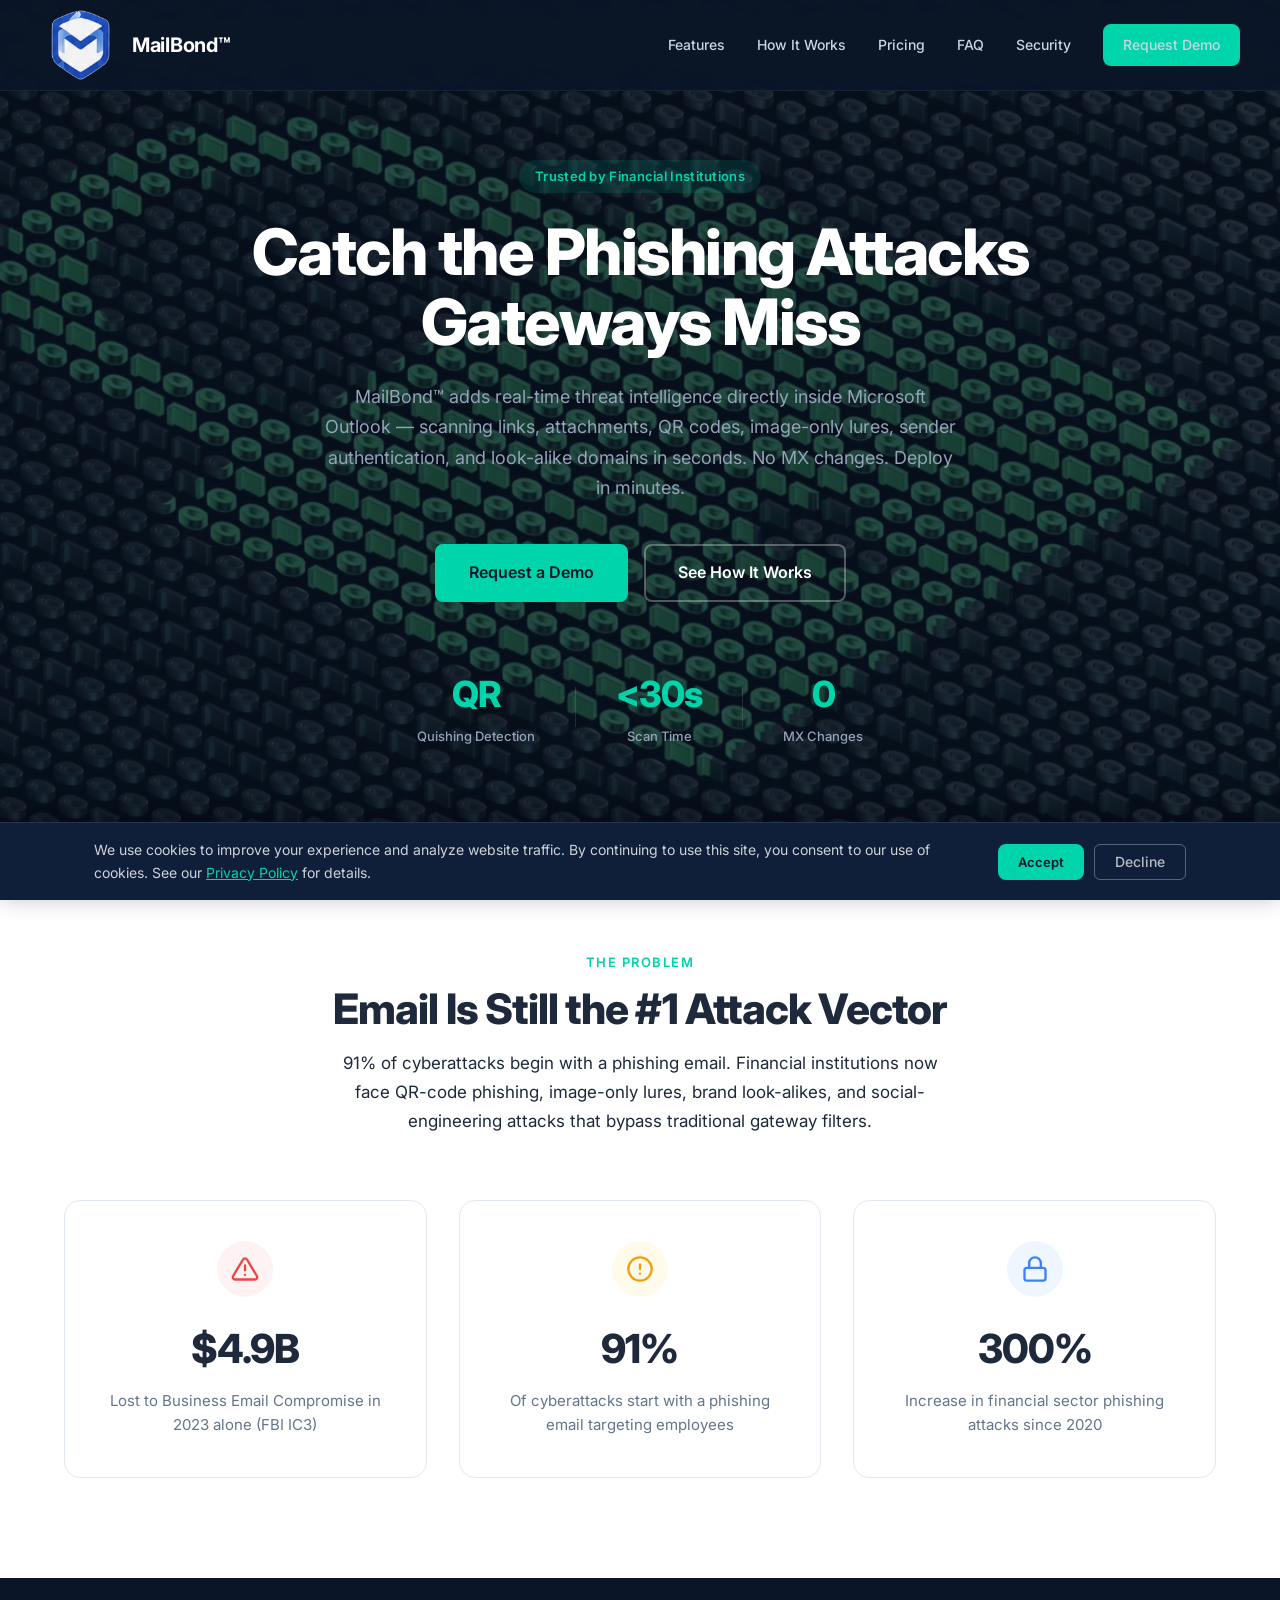
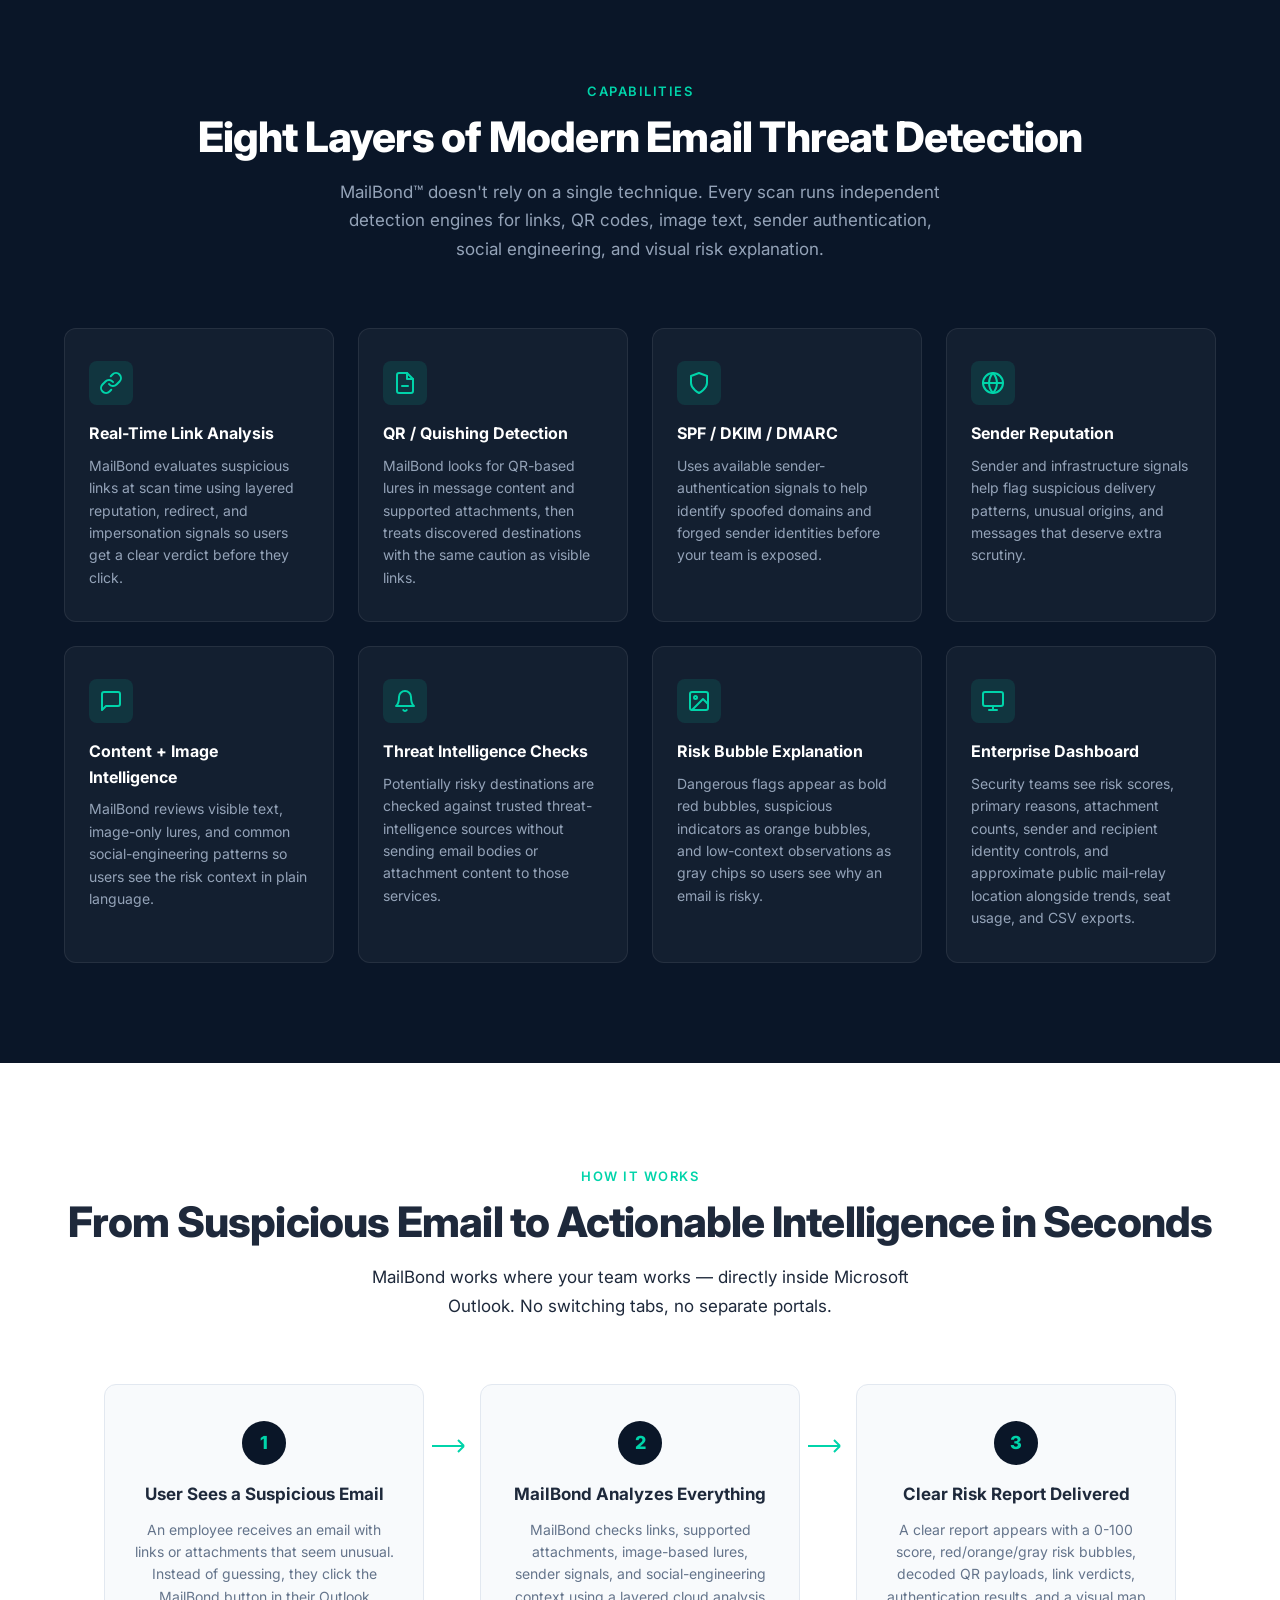
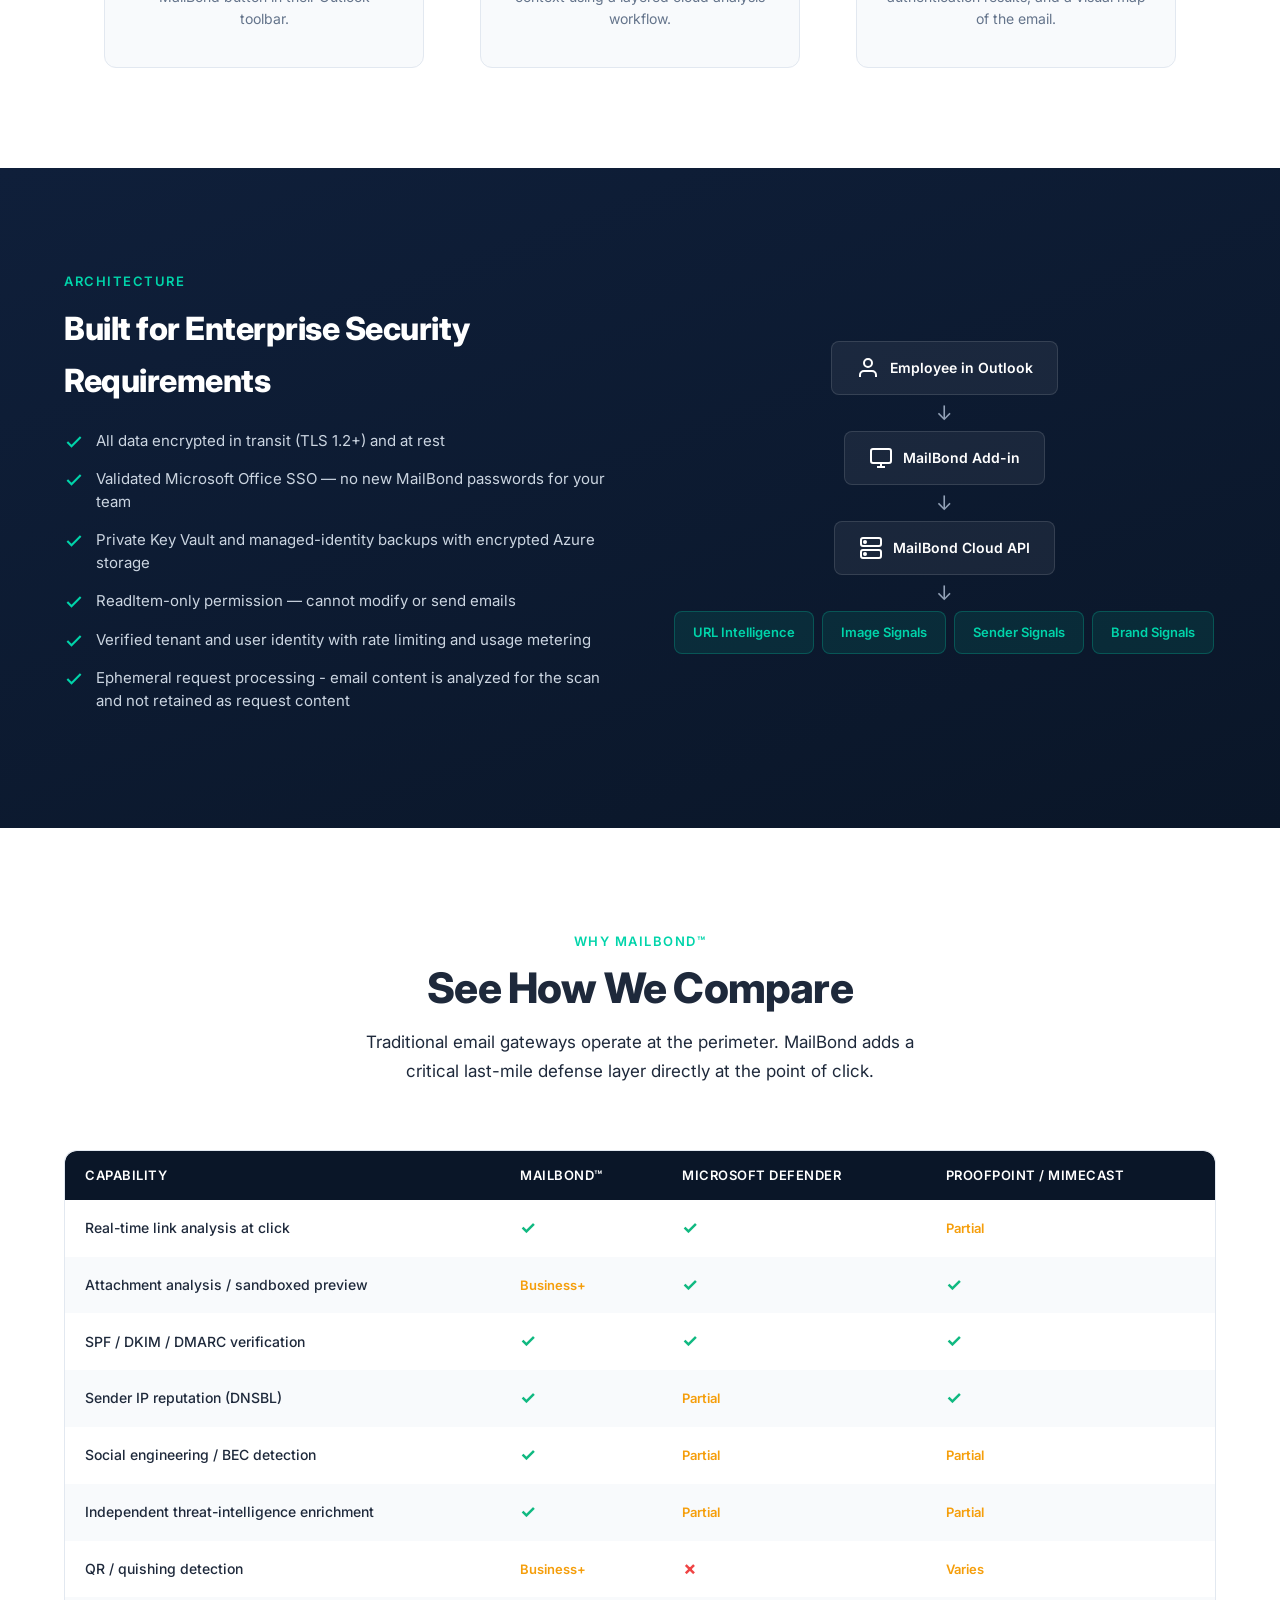
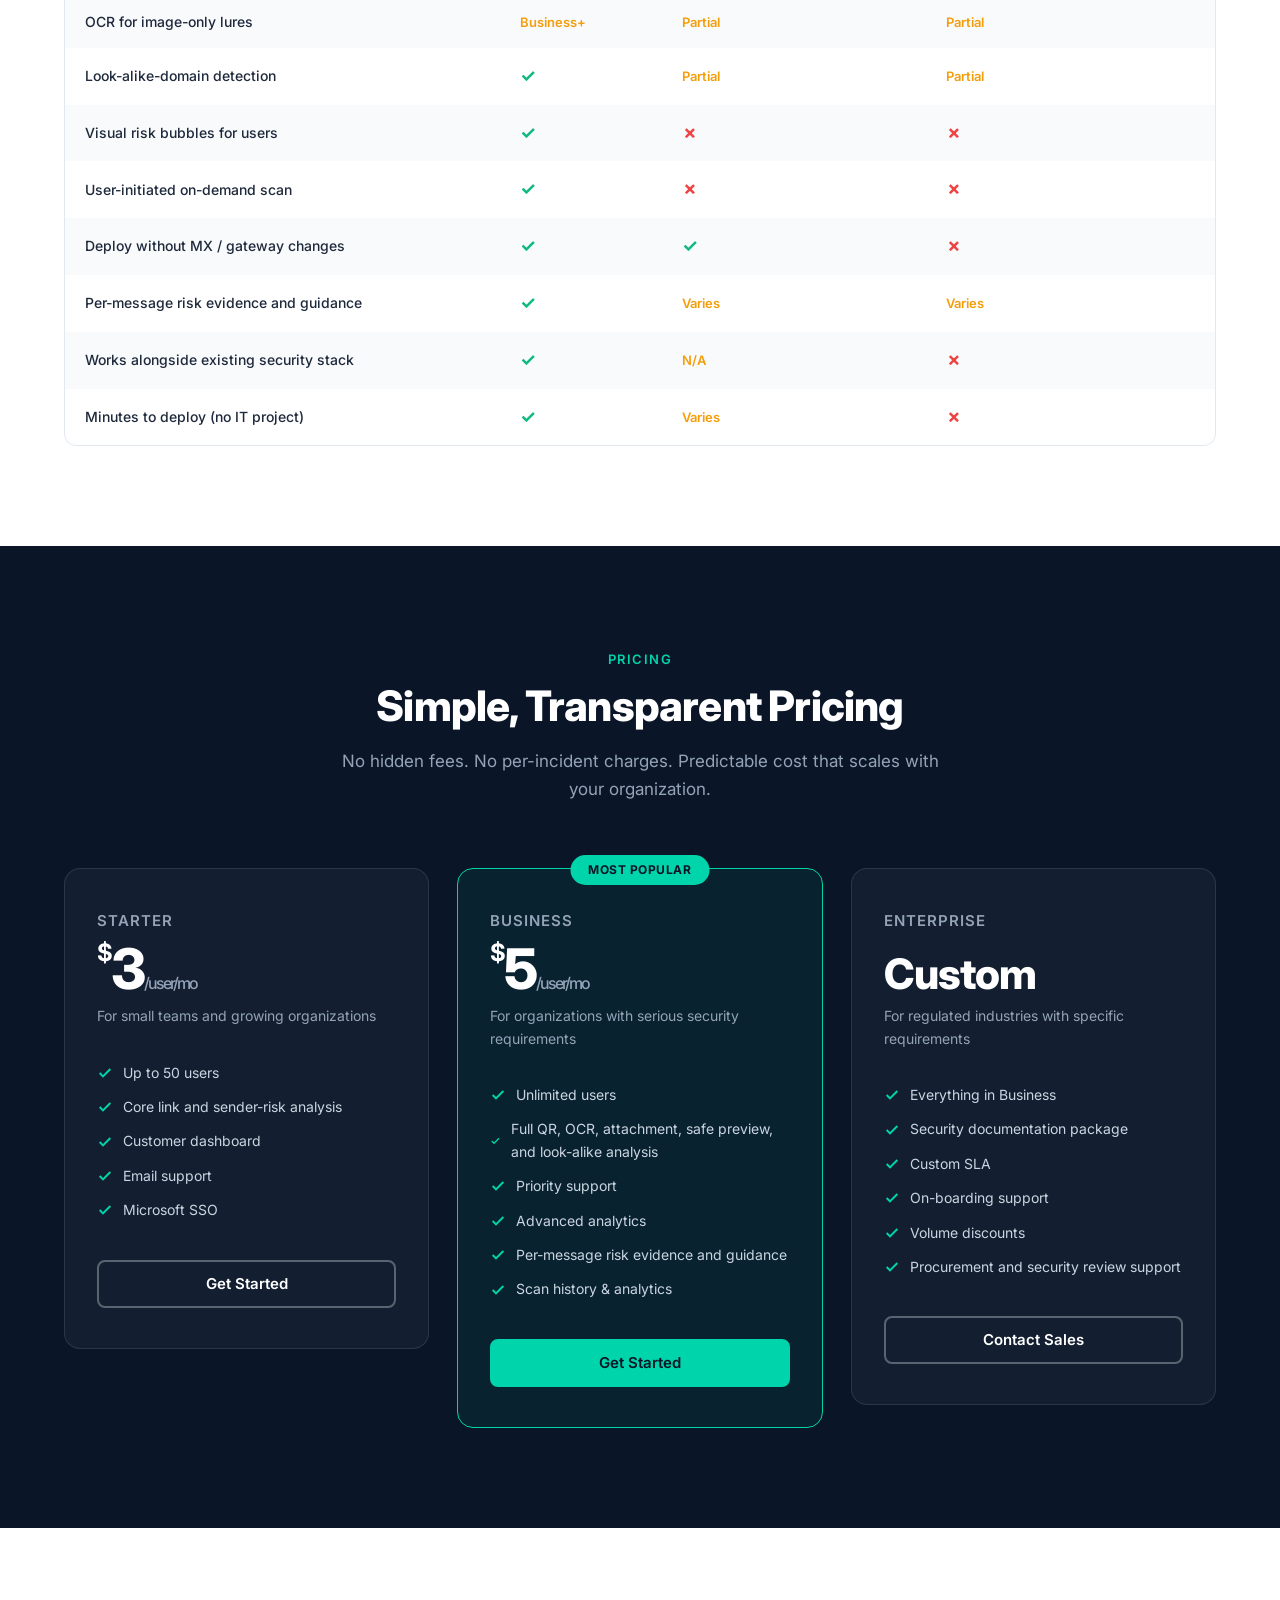
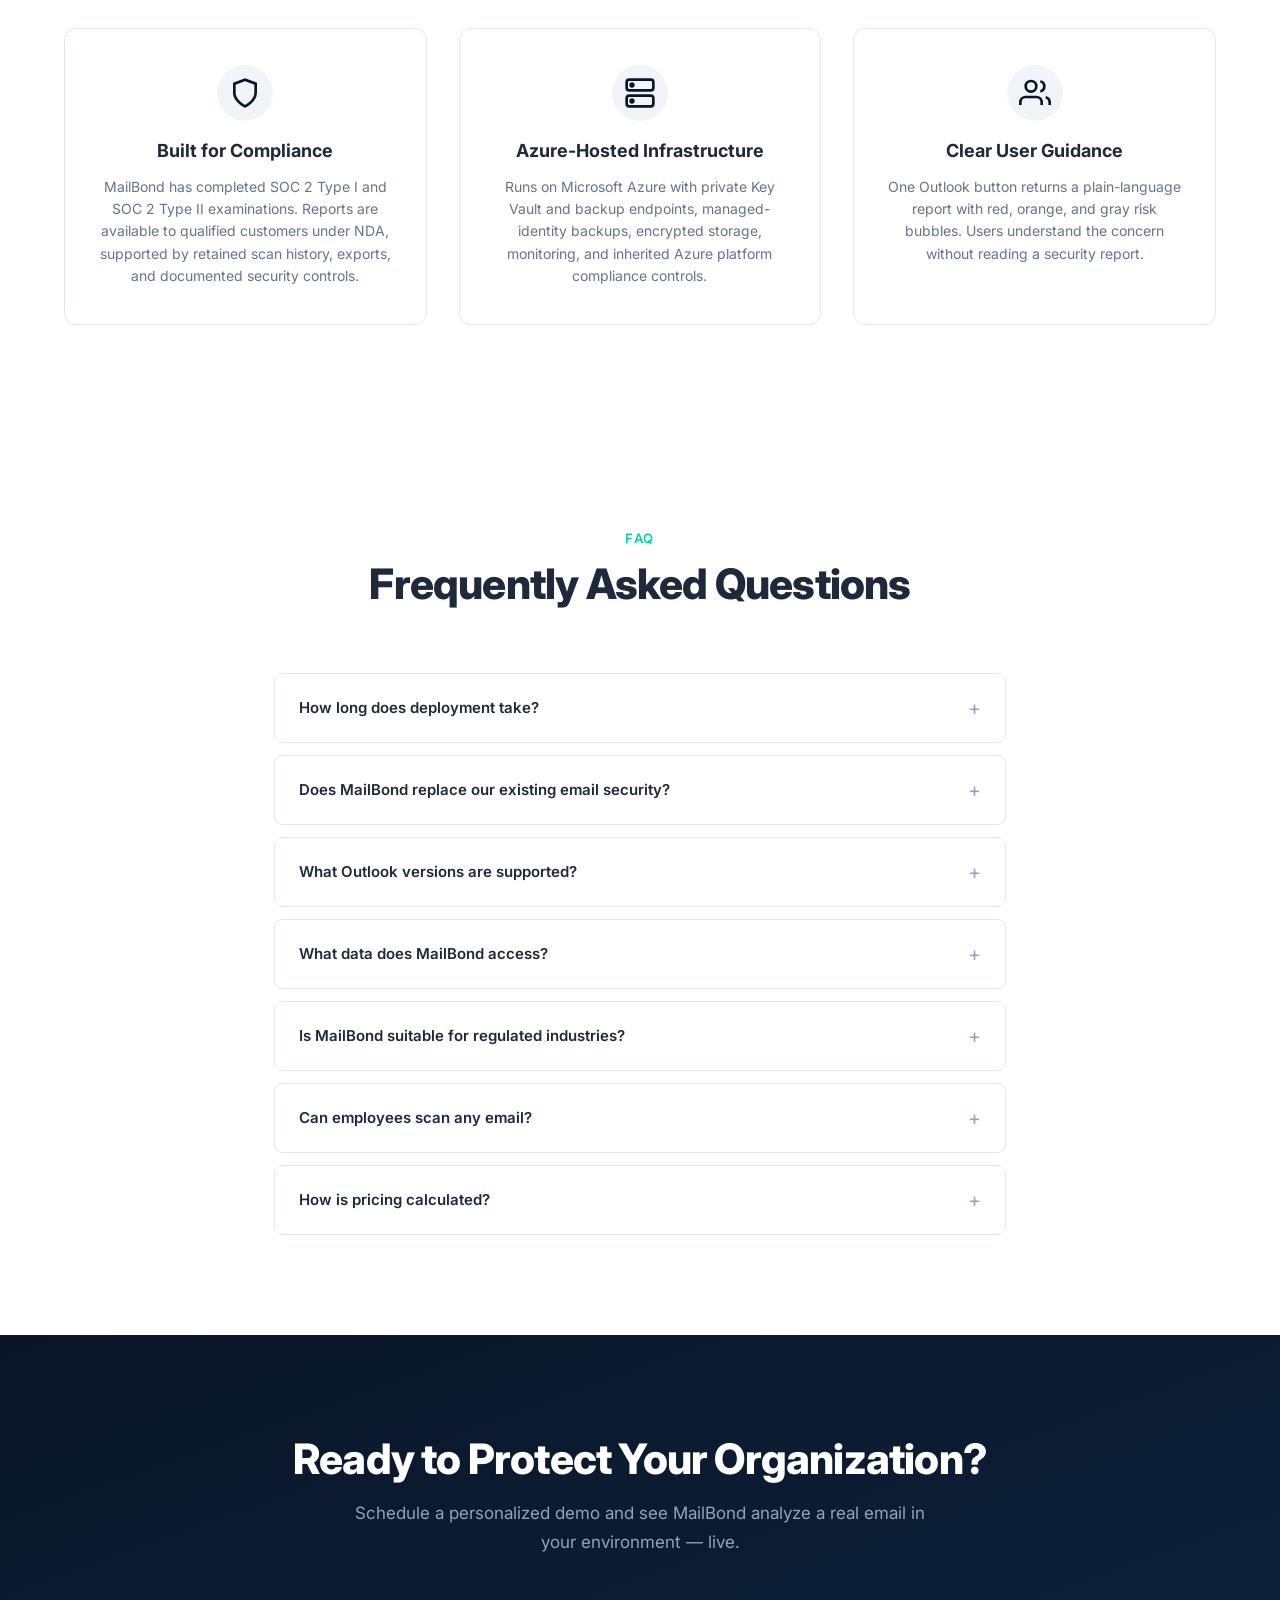
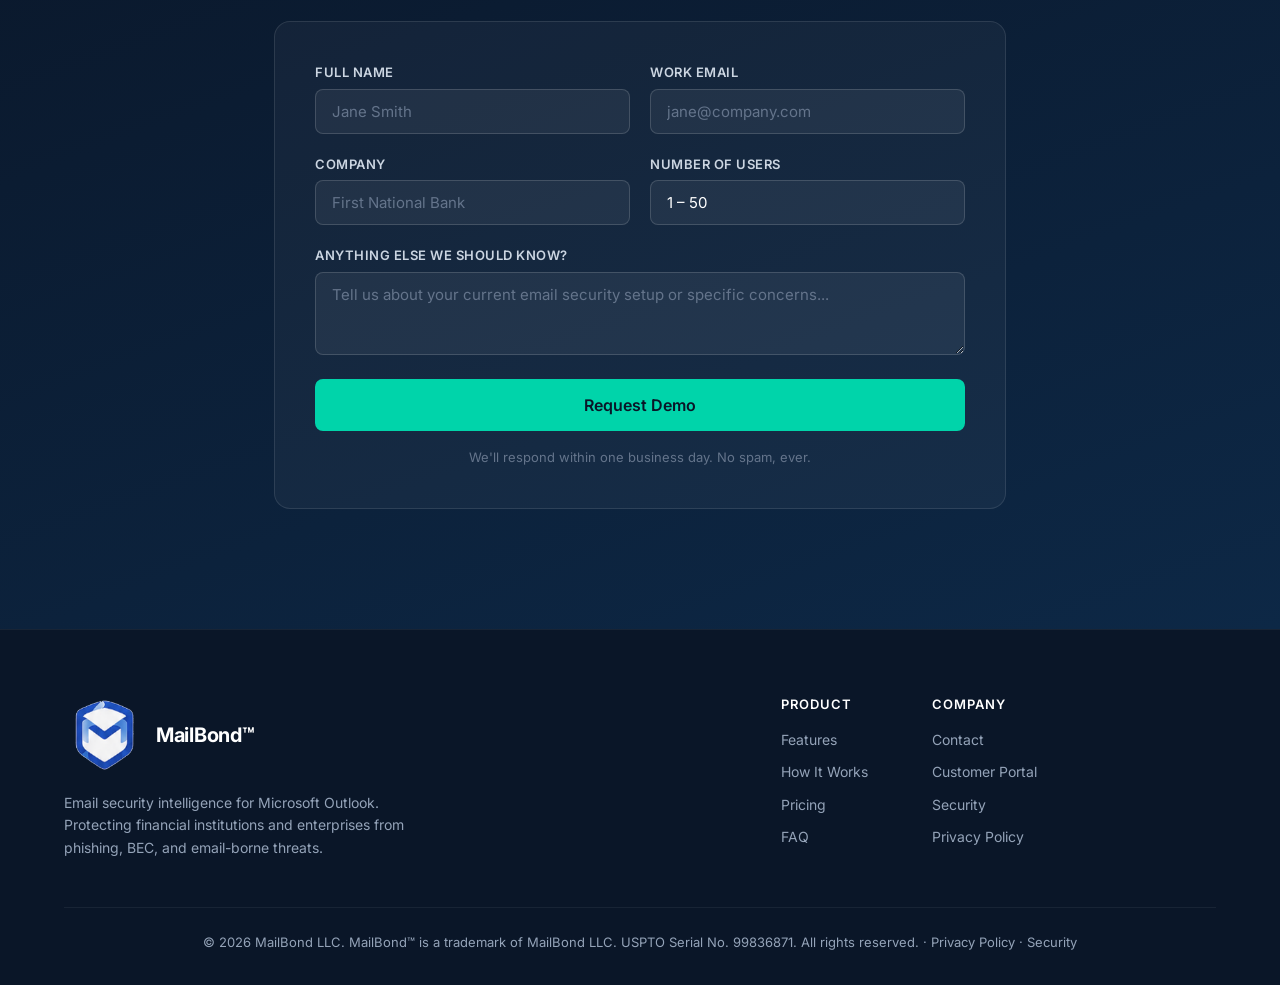
==== index.html @ 167b8be7 "Improve website logo rendering" ====
<!DOCTYPE html>
<html lang="en">
<head>
  <meta charset="UTF-8" />
  <meta name="viewport" content="width=device-width, initial-scale=1.0" />
  <title>MailBond™ — Email Security Intelligence for Microsoft Outlook</title>
  <meta name="description" content="MailBond™ protects financial institutions and enterprises from phishing, BEC, QR-code phishing, look-alike domains, and image-only email lures with Outlook-native threat intelligence." />
  <meta name="keywords" content="email security, phishing protection, QR phishing, quishing detection, Outlook add-in, BEC protection, OCR phishing detection, look-alike domain detection" />
  <meta property="og:title" content="MailBond™ — Email Security Intelligence for Microsoft Outlook" />
  <meta property="og:description" content="Real-time phishing, QR-code, OCR, look-alike-domain, attachment, and social-engineering analysis inside Microsoft Outlook — deployed in minutes." />
  <meta property="og:type" content="website" />
  <meta property="og:url" content="https://mailbond.us" />
  <link rel="preconnect" href="https://fonts.googleapis.com" />
  <link rel="preconnect" href="https://fonts.gstatic.com" crossorigin />
  <link href="https://fonts.googleapis.com/css2?family=Inter:wght@400;500;600;700;800;900&display=swap" rel="stylesheet" />
  <link rel="stylesheet" href="css/style.css" />
  <link rel="icon" type="image/png" sizes="512x512" href="assets/logo-hq.png" />
  <link rel="icon" type="image/png" sizes="32x32" href="assets/icon-32.png" />
</head>
<body>

  <!-- ========== NAVIGATION ========== -->
  <nav class="nav" id="nav">
    <div class="nav-inner container">
      <a href="#" class="nav-logo">
        <img src="assets/logo-hq.png" alt="MailBond" />
        <span>MailBond™</span>
      </a>
      <div class="nav-links" id="nav-links">
        <a href="#features">Features</a>
        <a href="#how-it-works">How It Works</a>
        <a href="#pricing">Pricing</a>
        <a href="#faq">FAQ</a>
        <a href="/security.html">Security</a>
        <a href="#contact" class="btn btn-sm btn-primary">Request Demo</a>
      </div>
      <button class="nav-toggle" id="nav-toggle" aria-label="Toggle menu">
        <span></span><span></span><span></span>
      </button>
    </div>
  </nav>

  <!-- ========== HERO ========== -->
  <header class="hero">
    <div class="hero-bg"></div>
    <div class="container hero-inner">
      <div class="hero-badge">Trusted by Financial Institutions</div>
      <h1>Catch the Phishing Attacks<br/>Gateways Miss</h1>
      <p class="hero-sub">MailBond™ adds real-time threat intelligence directly inside Microsoft Outlook — scanning links, attachments, QR codes, image-only lures, sender authentication, and look-alike domains in seconds. No MX changes. Deploy in minutes.</p>
      <div class="hero-ctas">
        <a href="#contact" class="btn btn-primary btn-lg">Request a Demo</a>
        <a href="#how-it-works" class="btn btn-outline btn-lg">See How It Works</a>
      </div>
      <div class="hero-stats">
        <div class="hero-stat">
          <span class="hero-stat-number">QR</span>
          <span class="hero-stat-label">Quishing Detection</span>
        </div>
        <div class="hero-stat-divider"></div>
        <div class="hero-stat">
          <span class="hero-stat-number">&lt;30s</span>
          <span class="hero-stat-label">Scan Time</span>
        </div>
        <div class="hero-stat-divider"></div>
        <div class="hero-stat">
          <span class="hero-stat-number">0</span>
          <span class="hero-stat-label">MX Changes</span>
        </div>
      </div>
    </div>
  </header>

  <!-- ========== PROBLEM ========== -->
  <section class="section section-light" id="problem">
    <div class="container">
      <div class="section-header">
        <span class="section-tag">The Problem</span>
        <h2>Email Is Still the #1 Attack Vector</h2>
        <p class="section-sub">91% of cyberattacks begin with a phishing email. Financial institutions now face QR-code phishing, image-only lures, brand look-alikes, and social-engineering attacks that bypass traditional gateway filters.</p>
      </div>
      <div class="problem-grid">
        <div class="problem-card">
          <div class="problem-icon problem-icon-red">
            <svg width="28" height="28" viewBox="0 0 24 24" fill="none" stroke="currentColor" stroke-width="2" stroke-linecap="round" stroke-linejoin="round"><path d="M10.29 3.86L1.82 18a2 2 0 001.71 3h16.94a2 2 0 001.71-3L13.71 3.86a2 2 0 00-3.42 0z"/><line x1="12" y1="9" x2="12" y2="13"/><line x1="12" y1="17" x2="12.01" y2="17"/></svg>
          </div>
          <h3>$4.9B</h3>
          <p>Lost to Business Email Compromise in 2023 alone (FBI IC3)</p>
        </div>
        <div class="problem-card">
          <div class="problem-icon problem-icon-orange">
            <svg width="28" height="28" viewBox="0 0 24 24" fill="none" stroke="currentColor" stroke-width="2" stroke-linecap="round" stroke-linejoin="round"><circle cx="12" cy="12" r="10"/><line x1="12" y1="8" x2="12" y2="12"/><line x1="12" y1="16" x2="12.01" y2="16"/></svg>
          </div>
          <h3>91%</h3>
          <p>Of cyberattacks start with a phishing email targeting employees</p>
        </div>
        <div class="problem-card">
          <div class="problem-icon problem-icon-blue">
            <svg width="28" height="28" viewBox="0 0 24 24" fill="none" stroke="currentColor" stroke-width="2" stroke-linecap="round" stroke-linejoin="round"><rect x="3" y="11" width="18" height="11" rx="2" ry="2"/><path d="M7 11V7a5 5 0 0110 0v4"/></svg>
          </div>
          <h3>300%</h3>
          <p>Increase in financial sector phishing attacks since 2020</p>
        </div>
      </div>
    </div>
  </section>

  <!-- ========== FEATURES ========== -->
  <section class="section section-dark" id="features">
    <div class="container">
      <div class="section-header">
        <span class="section-tag tag-light">Capabilities</span>
        <h2>Eight Layers of Modern Email Threat Detection</h2>
        <p class="section-sub">MailBond™ doesn't rely on a single technique. Every scan runs independent detection engines for links, QR codes, image text, sender authentication, social engineering, and visual risk explanation.</p>
      </div>
      <div class="features-grid">
        <div class="feature-card">
          <div class="feature-icon">
            <svg width="24" height="24" viewBox="0 0 24 24" fill="none" stroke="currentColor" stroke-width="2" stroke-linecap="round" stroke-linejoin="round"><path d="M10 13a5 5 0 007.54.54l3-3a5 5 0 00-7.07-7.07l-1.72 1.71"/><path d="M14 11a5 5 0 00-7.54-.54l-3 3a5 5 0 007.07 7.07l1.71-1.71"/></svg>
          </div>
          <h3>Real-Time Link Analysis</h3>
          <p>MailBond evaluates suspicious links at scan time using layered reputation, redirect, and impersonation signals so users get a clear verdict before they click.</p>
        </div>
        <div class="feature-card">
          <div class="feature-icon">
            <svg width="24" height="24" viewBox="0 0 24 24" fill="none" stroke="currentColor" stroke-width="2" stroke-linecap="round" stroke-linejoin="round"><path d="M14 2H6a2 2 0 00-2 2v16a2 2 0 002 2h12a2 2 0 002-2V8z"/><polyline points="14 2 14 8 20 8"/><line x1="9" y1="15" x2="15" y2="15"/></svg>
          </div>
          <h3>QR / Quishing Detection</h3>
          <p>MailBond looks for QR-based lures in message content and supported attachments, then treats discovered destinations with the same caution as visible links.</p>
        </div>
        <div class="feature-card">
          <div class="feature-icon">
            <svg width="24" height="24" viewBox="0 0 24 24" fill="none" stroke="currentColor" stroke-width="2" stroke-linecap="round" stroke-linejoin="round"><path d="M12 22s8-4 8-10V5l-8-3-8 3v7c0 6 8 10 8 10z"/></svg>
          </div>
          <h3>SPF / DKIM / DMARC</h3>
          <p>Uses available sender-authentication signals to help identify spoofed domains and forged sender identities before your team is exposed.</p>
        </div>
        <div class="feature-card">
          <div class="feature-icon">
            <svg width="24" height="24" viewBox="0 0 24 24" fill="none" stroke="currentColor" stroke-width="2" stroke-linecap="round" stroke-linejoin="round"><circle cx="12" cy="12" r="10"/><line x1="2" y1="12" x2="22" y2="12"/><path d="M12 2a15.3 15.3 0 014 10 15.3 15.3 0 01-4 10 15.3 15.3 0 01-4-10 15.3 15.3 0 014-10z"/></svg>
          </div>
          <h3>Sender Reputation</h3>
          <p>Sender and infrastructure signals help flag suspicious delivery patterns, unusual origins, and messages that deserve extra scrutiny.</p>
        </div>
        <div class="feature-card">
          <div class="feature-icon">
            <svg width="24" height="24" viewBox="0 0 24 24" fill="none" stroke="currentColor" stroke-width="2" stroke-linecap="round" stroke-linejoin="round"><path d="M21 15a2 2 0 01-2 2H7l-4 4V5a2 2 0 012-2h14a2 2 0 012 2z"/></svg>
          </div>
          <h3>Content + Image Intelligence</h3>
          <p>MailBond reviews visible text, image-only lures, and common social-engineering patterns so users see the risk context in plain language.</p>
        </div>
        <div class="feature-card">
          <div class="feature-icon">
            <svg width="24" height="24" viewBox="0 0 24 24" fill="none" stroke="currentColor" stroke-width="2" stroke-linecap="round" stroke-linejoin="round"><path d="M18 8A6 6 0 006 8c0 7-3 9-3 9h18s-3-2-3-9"/><path d="M13.73 21a2 2 0 01-3.46 0"/></svg>
          </div>
          <h3>Threat Intelligence Checks</h3>
          <p>Potentially risky destinations are checked against trusted threat-intelligence sources without sending email bodies or attachment content to those services.</p>
        </div>
        <div class="feature-card">
          <div class="feature-icon">
            <svg width="24" height="24" viewBox="0 0 24 24" fill="none" stroke="currentColor" stroke-width="2" stroke-linecap="round" stroke-linejoin="round"><rect x="3" y="3" width="18" height="18" rx="2" ry="2"/><circle cx="8.5" cy="8.5" r="1.5"/><polyline points="21 15 16 10 5 21"/></svg>
          </div>
          <h3>Risk Bubble Explanation</h3>
          <p>Dangerous flags appear as bold red bubbles, suspicious indicators as orange bubbles, and low-context observations as gray chips so users see why an email is risky.</p>
        </div>
        <div class="feature-card">
          <div class="feature-icon">
            <svg width="24" height="24" viewBox="0 0 24 24" fill="none" stroke="currentColor" stroke-width="2" stroke-linecap="round" stroke-linejoin="round"><rect x="2" y="3" width="20" height="14" rx="2" ry="2"/><line x1="8" y1="21" x2="16" y2="21"/><line x1="12" y1="17" x2="12" y2="21"/></svg>
          </div>
          <h3>Enterprise Dashboard</h3>
          <p>Security teams see risk scores, primary reasons, attachment counts, sender and recipient identity controls, and approximate public mail-relay location alongside trends, seat usage, and CSV exports.</p>
        </div>
      </div>
    </div>
  </section>

  <!-- ========== HOW IT WORKS ========== -->
  <section class="section section-light" id="how-it-works">
    <div class="container">
      <div class="section-header">
        <span class="section-tag">How It Works</span>
        <h2>From Suspicious Email to Actionable Intelligence in Seconds</h2>
        <p class="section-sub">MailBond works where your team works — directly inside Microsoft Outlook. No switching tabs, no separate portals.</p>
      </div>
      <div class="steps-grid">
        <div class="step-card">
          <div class="step-number">1</div>
          <h3>User Sees a Suspicious Email</h3>
          <p>An employee receives an email with links or attachments that seem unusual. Instead of guessing, they click the MailBond button in their Outlook toolbar.</p>
        </div>
        <div class="step-connector">
          <svg width="40" height="24" viewBox="0 0 40 24"><path d="M0 12h32m0 0l-6-6m6 6l-6 6" stroke="#00d4aa" stroke-width="2" fill="none"/></svg>
        </div>
        <div class="step-card">
          <div class="step-number">2</div>
          <h3>MailBond Analyzes Everything</h3>
          <p>MailBond checks links, supported attachments, image-based lures, sender signals, and social-engineering context using a layered cloud analysis workflow.</p>
        </div>
        <div class="step-connector">
          <svg width="40" height="24" viewBox="0 0 40 24"><path d="M0 12h32m0 0l-6-6m6 6l-6 6" stroke="#00d4aa" stroke-width="2" fill="none"/></svg>
        </div>
        <div class="step-card">
          <div class="step-number">3</div>
          <h3>Clear Risk Report Delivered</h3>
          <p>A clear report appears with a 0-100 score, red/orange/gray risk bubbles, decoded QR payloads, link verdicts, authentication results, and a visual map of the email.</p>
        </div>
      </div>
    </div>
  </section>

  <!-- ========== DATA FLOW ========== -->
  <section class="section section-accent">
    <div class="container">
      <div class="flow-content">
        <div class="flow-text">
          <span class="section-tag tag-light">Architecture</span>
          <h2>Built for Enterprise Security Requirements</h2>
          <ul class="flow-list">
            <li>
              <svg width="20" height="20" viewBox="0 0 24 24" fill="none" stroke="#00d4aa" stroke-width="2.5"><polyline points="20 6 9 17 4 12"/></svg>
              <span>All data encrypted in transit (TLS 1.2+) and at rest</span>
            </li>
            <li>
              <svg width="20" height="20" viewBox="0 0 24 24" fill="none" stroke="#00d4aa" stroke-width="2.5"><polyline points="20 6 9 17 4 12"/></svg>
              <span>Validated Microsoft Office SSO — no new MailBond passwords for your team</span>
            </li>
            <li>
              <svg width="20" height="20" viewBox="0 0 24 24" fill="none" stroke="#00d4aa" stroke-width="2.5"><polyline points="20 6 9 17 4 12"/></svg>
              <span>Private Key Vault and managed-identity backups with encrypted Azure storage</span>
            </li>
            <li>
              <svg width="20" height="20" viewBox="0 0 24 24" fill="none" stroke="#00d4aa" stroke-width="2.5"><polyline points="20 6 9 17 4 12"/></svg>
              <span>ReadItem-only permission — cannot modify or send emails</span>
            </li>
            <li>
              <svg width="20" height="20" viewBox="0 0 24 24" fill="none" stroke="#00d4aa" stroke-width="2.5"><polyline points="20 6 9 17 4 12"/></svg>
              <span>Verified tenant and user identity with rate limiting and usage metering</span>
            </li>
            <li>
              <svg width="20" height="20" viewBox="0 0 24 24" fill="none" stroke="#00d4aa" stroke-width="2.5"><polyline points="20 6 9 17 4 12"/></svg>
              <span>Ephemeral request processing - email content is analyzed for the scan and not retained as request content</span>
            </li>
          </ul>
        </div>
        <div class="flow-diagram">
          <div class="flow-box flow-box-user">
            <svg width="24" height="24" viewBox="0 0 24 24" fill="none" stroke="currentColor" stroke-width="2"><path d="M20 21v-2a4 4 0 00-4-4H8a4 4 0 00-4 4v2"/><circle cx="12" cy="7" r="4"/></svg>
            <span>Employee in Outlook</span>
          </div>
          <div class="flow-arrow">&#8595;</div>
          <div class="flow-box flow-box-addin">
            <svg width="24" height="24" viewBox="0 0 24 24" fill="none" stroke="currentColor" stroke-width="2"><rect x="2" y="3" width="20" height="14" rx="2"/><path d="M8 21h8M12 17v4"/></svg>
            <span>MailBond Add-in</span>
          </div>
          <div class="flow-arrow">&#8595;</div>
          <div class="flow-box flow-box-api">
            <svg width="24" height="24" viewBox="0 0 24 24" fill="none" stroke="currentColor" stroke-width="2"><rect x="2" y="2" width="20" height="8" rx="2"/><rect x="2" y="14" width="20" height="8" rx="2"/><circle cx="6" cy="6" r="1"/><circle cx="6" cy="18" r="1"/></svg>
            <span>MailBond Cloud API</span>
          </div>
          <div class="flow-arrow">&#8595;</div>
          <div class="flow-box-row">
            <div class="flow-box flow-box-engine">URL Intelligence</div>
            <div class="flow-box flow-box-engine">Image Signals</div>
            <div class="flow-box flow-box-engine">Sender Signals</div>
            <div class="flow-box flow-box-engine">Brand Signals</div>
          </div>
        </div>
      </div>
    </div>
  </section>

  <!-- ========== COMPARISON ========== -->
  <section class="section section-light" id="comparison">
    <div class="container">
      <div class="section-header">
        <span class="section-tag">Why MailBond™</span>
        <h2>See How We Compare</h2>
        <p class="section-sub">Traditional email gateways operate at the perimeter. MailBond adds a critical last-mile defense layer directly at the point of click.</p>
      </div>
      <div class="table-wrap">
        <table class="compare-table">
          <thead>
            <tr>
              <th>Capability</th>
              <th>MailBond™</th>
              <th>Microsoft Defender</th>
              <th>Proofpoint / Mimecast</th>
            </tr>
          </thead>
          <tbody>
            <tr>
              <td>Real-time link analysis at click</td>
              <td><span class="check">&#10003;</span></td>
              <td><span class="check">&#10003;</span></td>
              <td><span class="partial">Partial</span></td>
            </tr>
            <tr>
              <td>Attachment analysis / sandboxed preview</td>
              <td><span class="partial">Business+</span></td>
              <td><span class="check">&#10003;</span></td>
              <td><span class="check">&#10003;</span></td>
            </tr>
            <tr>
              <td>SPF / DKIM / DMARC verification</td>
              <td><span class="check">&#10003;</span></td>
              <td><span class="check">&#10003;</span></td>
              <td><span class="check">&#10003;</span></td>
            </tr>
            <tr>
              <td>Sender IP reputation (DNSBL)</td>
              <td><span class="check">&#10003;</span></td>
              <td><span class="partial">Partial</span></td>
              <td><span class="check">&#10003;</span></td>
            </tr>
            <tr>
              <td>Social engineering / BEC detection</td>
              <td><span class="check">&#10003;</span></td>
              <td><span class="partial">Partial</span></td>
              <td><span class="partial">Partial</span></td>
            </tr>
            <tr>
              <td>Independent threat-intelligence enrichment</td>
              <td><span class="check">&#10003;</span></td>
              <td><span class="partial">Partial</span></td>
              <td><span class="partial">Partial</span></td>
            </tr>
            <tr>
              <td>QR / quishing detection</td>
              <td><span class="partial">Business+</span></td>
              <td><span class="cross">&#10007;</span></td>
              <td><span class="partial">Varies</span></td>
            </tr>
            <tr>
              <td>OCR for image-only lures</td>
              <td><span class="partial">Business+</span></td>
              <td><span class="partial">Partial</span></td>
              <td><span class="partial">Partial</span></td>
            </tr>
            <tr>
              <td>Look-alike-domain detection</td>
              <td><span class="check">&#10003;</span></td>
              <td><span class="partial">Partial</span></td>
              <td><span class="partial">Partial</span></td>
            </tr>
            <tr>
              <td>Visual risk bubbles for users</td>
              <td><span class="check">&#10003;</span></td>
              <td><span class="cross">&#10007;</span></td>
              <td><span class="cross">&#10007;</span></td>
            </tr>
            <tr>
              <td>User-initiated on-demand scan</td>
              <td><span class="check">&#10003;</span></td>
              <td><span class="cross">&#10007;</span></td>
              <td><span class="cross">&#10007;</span></td>
            </tr>
            <tr>
              <td>Deploy without MX / gateway changes</td>
              <td><span class="check">&#10003;</span></td>
              <td><span class="check">&#10003;</span></td>
              <td><span class="cross">&#10007;</span></td>
            </tr>
            <tr>
              <td>Per-message risk evidence and guidance</td>
              <td><span class="check">&#10003;</span></td>
              <td><span class="partial">Varies</span></td>
              <td><span class="partial">Varies</span></td>
            </tr>
            <tr>
              <td>Works alongside existing security stack</td>
              <td><span class="check">&#10003;</span></td>
              <td><span class="partial">N/A</span></td>
              <td><span class="cross">&#10007;</span></td>
            </tr>
            <tr>
              <td>Minutes to deploy (no IT project)</td>
              <td><span class="check">&#10003;</span></td>
              <td><span class="partial">Varies</span></td>
              <td><span class="cross">&#10007;</span></td>
            </tr>
          </tbody>
        </table>
      </div>
    </div>
  </section>

  <!-- ========== PRICING ========== -->
  <section class="section section-dark" id="pricing">
    <div class="container">
      <div class="section-header">
        <span class="section-tag tag-light">Pricing</span>
        <h2>Simple, Transparent Pricing</h2>
        <p class="section-sub">No hidden fees. No per-incident charges. Predictable cost that scales with your organization.</p>
      </div>
      <div class="pricing-grid">
        <div class="pricing-card">
          <div class="pricing-tier">Starter</div>
          <div class="pricing-price"><span class="pricing-currency">$</span>3<span class="pricing-period">/user/mo</span></div>
          <div class="pricing-desc">For small teams and growing organizations</div>
          <ul class="pricing-features">
            <li><svg width="16" height="16" viewBox="0 0 24 24" fill="none" stroke="#00d4aa" stroke-width="3"><polyline points="20 6 9 17 4 12"/></svg> Up to 50 users</li>
            <li><svg width="16" height="16" viewBox="0 0 24 24" fill="none" stroke="#00d4aa" stroke-width="3"><polyline points="20 6 9 17 4 12"/></svg> Core link and sender-risk analysis</li>
            <li><svg width="16" height="16" viewBox="0 0 24 24" fill="none" stroke="#00d4aa" stroke-width="3"><polyline points="20 6 9 17 4 12"/></svg> Customer dashboard</li>
            <li><svg width="16" height="16" viewBox="0 0 24 24" fill="none" stroke="#00d4aa" stroke-width="3"><polyline points="20 6 9 17 4 12"/></svg> Email support</li>
            <li><svg width="16" height="16" viewBox="0 0 24 24" fill="none" stroke="#00d4aa" stroke-width="3"><polyline points="20 6 9 17 4 12"/></svg> Microsoft SSO</li>
          </ul>
          <a href="#contact" class="btn btn-outline btn-block">Get Started</a>
        </div>
        <div class="pricing-card pricing-card-featured">
          <div class="pricing-badge">Most Popular</div>
          <div class="pricing-tier">Business</div>
          <div class="pricing-price"><span class="pricing-currency">$</span>5<span class="pricing-period">/user/mo</span></div>
          <div class="pricing-desc">For organizations with serious security requirements</div>
          <ul class="pricing-features">
            <li><svg width="16" height="16" viewBox="0 0 24 24" fill="none" stroke="#00d4aa" stroke-width="3"><polyline points="20 6 9 17 4 12"/></svg> Unlimited users</li>
            <li><svg width="16" height="16" viewBox="0 0 24 24" fill="none" stroke="#00d4aa" stroke-width="3"><polyline points="20 6 9 17 4 12"/></svg> Full QR, OCR, attachment, safe preview, and look-alike analysis</li>
            <li><svg width="16" height="16" viewBox="0 0 24 24" fill="none" stroke="#00d4aa" stroke-width="3"><polyline points="20 6 9 17 4 12"/></svg> Priority support</li>
            <li><svg width="16" height="16" viewBox="0 0 24 24" fill="none" stroke="#00d4aa" stroke-width="3"><polyline points="20 6 9 17 4 12"/></svg> Advanced analytics</li>
            <li><svg width="16" height="16" viewBox="0 0 24 24" fill="none" stroke="#00d4aa" stroke-width="3"><polyline points="20 6 9 17 4 12"/></svg> Per-message risk evidence and guidance</li>
            <li><svg width="16" height="16" viewBox="0 0 24 24" fill="none" stroke="#00d4aa" stroke-width="3"><polyline points="20 6 9 17 4 12"/></svg> Scan history &amp; analytics</li>
          </ul>
          <a href="#contact" class="btn btn-primary btn-block">Get Started</a>
        </div>
        <div class="pricing-card">
          <div class="pricing-tier">Enterprise</div>
          <div class="pricing-price"><span class="pricing-custom">Custom</span></div>
          <div class="pricing-desc">For regulated industries with specific requirements</div>
          <ul class="pricing-features">
            <li><svg width="16" height="16" viewBox="0 0 24 24" fill="none" stroke="#00d4aa" stroke-width="3"><polyline points="20 6 9 17 4 12"/></svg> Everything in Business</li>
            <li><svg width="16" height="16" viewBox="0 0 24 24" fill="none" stroke="#00d4aa" stroke-width="3"><polyline points="20 6 9 17 4 12"/></svg> Security documentation package</li>
            <li><svg width="16" height="16" viewBox="0 0 24 24" fill="none" stroke="#00d4aa" stroke-width="3"><polyline points="20 6 9 17 4 12"/></svg> Custom SLA</li>
            <li><svg width="16" height="16" viewBox="0 0 24 24" fill="none" stroke="#00d4aa" stroke-width="3"><polyline points="20 6 9 17 4 12"/></svg> On-boarding support</li>
            <li><svg width="16" height="16" viewBox="0 0 24 24" fill="none" stroke="#00d4aa" stroke-width="3"><polyline points="20 6 9 17 4 12"/></svg> Volume discounts</li>
            <li><svg width="16" height="16" viewBox="0 0 24 24" fill="none" stroke="#00d4aa" stroke-width="3"><polyline points="20 6 9 17 4 12"/></svg> Procurement and security review support</li>
          </ul>
          <a href="#contact" class="btn btn-outline btn-block">Contact Sales</a>
        </div>
      </div>
    </div>
  </section>

  <!-- ========== TESTIMONIAL / TRUST ========== -->
  <section class="section section-light">
    <div class="container">
      <div class="trust-grid">
        <div class="trust-card">
          <div class="trust-icon">
            <svg width="32" height="32" viewBox="0 0 24 24" fill="none" stroke="#0a1628" stroke-width="2"><path d="M12 22s8-4 8-10V5l-8-3-8 3v7c0 6 8 10 8 10z"/></svg>
          </div>
          <h3>Built for Compliance</h3>
          <p>MailBond has completed SOC 2 Type I and SOC 2 Type II examinations. Reports are available to qualified customers under NDA, supported by retained scan history, exports, and documented security controls.</p>
        </div>
        <div class="trust-card">
          <div class="trust-icon">
            <svg width="32" height="32" viewBox="0 0 24 24" fill="none" stroke="#0a1628" stroke-width="2"><rect x="2" y="2" width="20" height="8" rx="2"/><rect x="2" y="14" width="20" height="8" rx="2"/><circle cx="6" cy="6" r="1" fill="#0a1628"/><circle cx="6" cy="18" r="1" fill="#0a1628"/></svg>
          </div>
          <h3>Azure-Hosted Infrastructure</h3>
          <p>Runs on Microsoft Azure with private Key Vault and backup endpoints, managed-identity backups, encrypted storage, monitoring, and inherited Azure platform compliance controls.</p>
        </div>
        <div class="trust-card">
          <div class="trust-icon">
            <svg width="32" height="32" viewBox="0 0 24 24" fill="none" stroke="#0a1628" stroke-width="2"><path d="M17 21v-2a4 4 0 00-4-4H5a4 4 0 00-4 4v2"/><circle cx="9" cy="7" r="4"/><path d="M23 21v-2a4 4 0 00-3-3.87"/><path d="M16 3.13a4 4 0 010 7.75"/></svg>
          </div>
          <h3>Clear User Guidance</h3>
          <p>One Outlook button returns a plain-language report with red, orange, and gray risk bubbles. Users understand the concern without reading a security report.</p>
        </div>
      </div>
    </div>
  </section>

  <!-- ========== FAQ ========== -->
  <section class="section section-light" id="faq">
    <div class="container container-narrow">
      <div class="section-header">
        <span class="section-tag">FAQ</span>
        <h2>Frequently Asked Questions</h2>
      </div>
      <div class="faq-list">
        <details class="faq-item">
          <summary>How long does deployment take?</summary>
          <p>Most organizations are up and running in under 15 minutes. MailBond is deployed through Microsoft 365 admin center — no MX record changes, no gateway reconfiguration, no agents to install on endpoints.</p>
        </details>
        <details class="faq-item">
          <summary>Does MailBond replace our existing email security?</summary>
          <p>No — MailBond is designed to complement your existing stack. It adds a user-facing last-mile defense layer that works alongside Microsoft Defender, Proofpoint, Mimecast, or any gateway solution. Think of it as the safety net after everything else.</p>
        </details>
        <details class="faq-item">
          <summary>What Outlook versions are supported?</summary>
          <p>MailBond supports Outlook on the web, Outlook on Windows (new and classic), Outlook on Mac, and Outlook on iOS/Android. Mobile users receive inline scan results with a safe visual preview and tappable link hotspots. Some advanced features like email header analysis require desktop or web Outlook.</p>
        </details>
        <details class="faq-item">
          <summary>What data does MailBond access?</summary>
          <p>MailBond uses the ReadItem permission only — it can read the currently selected email's content, links, supported attachments, sender and recipient context, and available headers. It cannot browse other mailbox items, send or modify mail, or access calendars, contacts, tasks, rules, or mailbox settings. Each scan request is ephemeral: content is validated, analyzed, returned as a verdict, and destroyed. Production scan logs retain a timestamp, tier, risk score, primary reason, attachment count, sender and recipient domains, and an available validated public sender mail-relay IP for up to 90 days. Authorized tenant administrators may opt in to encrypted full-address retention for 7 or 30 days with bounded extensions up to one year. Subjects, URLs, attachment names or content, headers, screenshots, OCR text, and decoded QR payloads are never persisted.</p>
        </details>
        <details class="faq-item">
          <summary>Is MailBond suitable for regulated industries?</summary>
          <p>Yes. MailBond was designed with financial institutions in mind and has completed SOC 2 Type I and SOC 2 Type II examinations; reports are available to qualified customers under NDA. We provide minimized scan-history exports, per-user analytics, seat management, and explicit data-retention controls. Every selected message proceeds through analysis regardless of sender. Request content is not persisted; minimized scan metadata is retained for up to 90 days, can be exported before purge, and can be deleted on request.</p>
        </details>
        <details class="faq-item">
          <summary>Can employees scan any email?</summary>
          <p>Yes. Users can scan any email in their inbox on demand by clicking the MailBond button in the Outlook ribbon. This is particularly valuable for emails that bypass gateway filters or internal phishing simulations.</p>
        </details>
        <details class="faq-item">
          <summary>How is pricing calculated?</summary>
          <p>Pricing is per user per month, billed annually. You only pay for users who need access to the add-in. Volume discounts are available for organizations with 200+ users.</p>
        </details>
      </div>
    </div>
  </section>

  <!-- ========== CTA / CONTACT ========== -->
  <section class="section section-cta" id="contact">
    <div class="container container-narrow">
      <div class="section-header">
        <h2>Ready to Protect Your Organization?</h2>
        <p class="section-sub">Schedule a personalized demo and see MailBond analyze a real email in your environment — live.</p>
      </div>
      <form class="contact-form" id="contact-form">
        <div class="form-row">
          <div class="form-group">
            <label for="name">Full Name</label>
            <input type="text" id="name" name="name" required placeholder="Jane Smith" />
          </div>
          <div class="form-group">
            <label for="email">Work Email</label>
            <input type="email" id="email" name="email" required placeholder="jane@company.com" />
          </div>
        </div>
        <div class="form-row">
          <div class="form-group">
            <label for="company">Company</label>
            <input type="text" id="company" name="company" required placeholder="First National Bank" />
          </div>
          <div class="form-group">
            <label for="users">Number of Users</label>
            <select id="users" name="users">
              <option value="1-50">1 – 50</option>
              <option value="51-200">51 – 200</option>
              <option value="201-500">201 – 500</option>
              <option value="500+">500+</option>
            </select>
          </div>
        </div>
        <div class="form-group">
          <label for="message">Anything else we should know?</label>
          <textarea id="message" name="message" rows="3" placeholder="Tell us about your current email security setup or specific concerns..."></textarea>
        </div>
        <button type="submit" class="btn btn-primary btn-lg btn-block">Request Demo</button>
        <p class="form-note">We'll respond within one business day. No spam, ever.</p>
      </form>
    </div>
  </section>

  <!-- ========== FOOTER ========== -->
  <footer class="footer">
    <div class="container">
      <div class="footer-inner">
        <div class="footer-brand">
          <a href="#" class="nav-logo">
            <img src="assets/logo-hq.png" alt="MailBond" width="70" height="70" />
            <span>MailBond™</span>
          </a>
          <p>Email security intelligence for Microsoft Outlook. Protecting financial institutions and enterprises from phishing, BEC, and email-borne threats.</p>
        </div>
        <div class="footer-links">
          <div class="footer-col">
            <h4>Product</h4>
            <a href="#features">Features</a>
            <a href="#how-it-works">How It Works</a>
            <a href="#pricing">Pricing</a>
            <a href="#faq">FAQ</a>
          </div>
          <div class="footer-col">
            <h4>Company</h4>
            <a href="#contact">Contact</a>
            <a href="https://dashboard.mailbond.us/dashboard" target="_blank">Customer Portal</a>
            <a href="/security.html">Security</a>
            <a href="/privacy.html">Privacy Policy</a>
          </div>
        </div>
      </div>
      <div class="footer-bottom">
        <p>&copy; 2026 MailBond LLC. MailBond™ is a trademark of MailBond LLC. USPTO Serial No. 99836871. All rights reserved. · <a href="/privacy.html">Privacy Policy</a> · <a href="/security.html">Security</a></p>
      </div>
    </div>
  </footer>

  <!-- Cookie Consent Banner -->
  <div id="cookie-banner" class="cookie-banner" style="display:none;">
    <div class="cookie-inner">
      <p>We use cookies to improve your experience and analyze website traffic. By continuing to use this site, you consent to our use of cookies. See our <a href="/privacy.html">Privacy Policy</a> for details.</p>
      <div class="cookie-actions">
        <button id="cookie-accept" class="btn btn-sm btn-primary">Accept</button>
        <button id="cookie-decline" class="btn btn-sm btn-outline">Decline</button>
      </div>
    </div>
  </div>

  <script src="js/main.js"></script>
</body>
</html>
---- css/style.css ----
/* ============================================================
   MailBond Marketing Site — Stylesheet
   ============================================================ */

/* ---------- Reset & Base ---------- */
*, *::before, *::after { box-sizing: border-box; margin: 0; padding: 0; }

:root {
  --navy:       #0a1628;
  --dark-blue:  #0f1f3a;
  --mid-blue:   #1a2d52;
  --accent:     #00d4aa;
  --accent-dim: #00b894;
  --white:      #ffffff;
  --gray-50:    #f8fafc;
  --gray-100:   #f1f5f9;
  --gray-200:   #e2e8f0;
  --gray-300:   #cbd5e1;
  --gray-400:   #94a3b8;
  --gray-500:   #64748b;
  --gray-600:   #475569;
  --gray-700:   #334155;
  --gray-800:   #1e293b;
  --red:        #ef4444;
  --orange:     #f59e0b;
  --green:      #10b981;
  --radius:     12px;
  --radius-sm:  8px;
  --radius-lg:  16px;
  --shadow:     0 1px 3px rgba(0,0,0,.08), 0 4px 12px rgba(0,0,0,.06);
  --shadow-lg:  0 4px 24px rgba(0,0,0,.12);
  --transition: .25s cubic-bezier(.4,0,.2,1);
}

html { scroll-behavior: smooth; scroll-padding-top: 98px; }

body {
  font-family: 'Inter', -apple-system, BlinkMacSystemFont, 'Segoe UI', Roboto, sans-serif;
  color: var(--gray-800);
  line-height: 1.6;
  background: var(--white);
  -webkit-font-smoothing: antialiased;
}

a { color: inherit; text-decoration: none; }
img { max-width: 100%; display: block; }

.container { max-width: 1200px; margin: 0 auto; padding: 0 24px; }
.container-narrow { max-width: 800px; margin: 0 auto; padding: 0 24px; }

/* ---------- Navigation ---------- */
.nav {
  position: fixed; top: 0; left: 0; right: 0; z-index: 1000;
  background: rgba(10, 22, 40, .92);
  backdrop-filter: blur(16px);
  -webkit-backdrop-filter: blur(16px);
  border-bottom: 1px solid rgba(255,255,255,.06);
  transition: background var(--transition);
}
.nav-inner {
  display: flex; align-items: center; justify-content: space-between;
  padding: 4px 0;
}
.nav-logo {
  display: flex; align-items: center; gap: 10px;
  font-weight: 700; font-size: 20px; color: var(--white); letter-spacing: -.3px;
}
.nav-logo img {
  height: 82px;
  width: 82px;
  object-fit: contain;
  margin-top: 0px;
}
.nav-links { display: flex; align-items: center; gap: 32px; }
.nav-links a {
  font-size: 14px; font-weight: 500; color: var(--gray-300);
  transition: color var(--transition);
}
.nav-links a:hover { color: var(--white); }
.nav-toggle { display: none; background: none; border: none; cursor: pointer; padding: 4px; }
.nav-toggle span {
  display: block; width: 22px; height: 2px; background: var(--white);
  margin: 5px 0; transition: var(--transition);
}

/* ---------- Buttons ---------- */
.btn {
  display: inline-flex; align-items: center; justify-content: center;
  font-family: inherit; font-weight: 600; font-size: 15px;
  border: 2px solid transparent; border-radius: var(--radius-sm);
  padding: 10px 24px; cursor: pointer; transition: all var(--transition);
  text-decoration: none; white-space: nowrap;
}
.btn-sm { padding: 8px 18px; font-size: 13px; }
.btn-lg { padding: 14px 32px; font-size: 16px; }
.btn-block { width: 100%; }

.btn-primary {
  background: var(--accent); color: var(--navy); border-color: var(--accent);
}
.btn-primary:hover { background: var(--accent-dim); border-color: var(--accent-dim); transform: translateY(-1px); }

.btn-outline {
  background: transparent; color: var(--white); border-color: rgba(255,255,255,.3);
}
.btn-outline:hover { border-color: var(--accent); color: var(--accent); }

.section-light .btn-outline { color: var(--navy); border-color: var(--gray-300); }
.section-light .btn-outline:hover { border-color: var(--accent); color: var(--accent-dim); }

/* ---------- Hero ---------- */
.hero {
  position: relative; overflow: hidden;
  background: var(--navy) url('../assets/hero-bg.jpg') center/cover no-repeat;
  padding: 160px 0 100px; min-height: 90vh;
  display: flex; align-items: center;
}
.hero-bg {
  position: absolute; inset: 0;
  background: rgba(10, 22, 40, .65);
}
.hero-inner { position: relative; text-align: center; max-width: 840px; margin: 0 auto; }
.hero-badge {
  display: inline-block; background: rgba(0,212,170,.12); color: var(--accent);
  font-size: 13px; font-weight: 600; padding: 6px 16px; border-radius: 50px;
  margin-bottom: 24px; letter-spacing: .3px;
}
.hero h1 {
  font-size: clamp(36px, 5.5vw, 64px); font-weight: 800; color: var(--white);
  line-height: 1.1; letter-spacing: -1.5px; margin-bottom: 24px;
}
.hero-sub {
  font-size: 18px; color: var(--gray-400); max-width: 640px; margin: 0 auto 40px;
  line-height: 1.7;
}
.hero-ctas { display: flex; gap: 16px; justify-content: center; flex-wrap: wrap; margin-bottom: 64px; }
.hero-stats {
  display: flex; justify-content: center; align-items: center; gap: 40px;
  flex-wrap: wrap;
}
.hero-stat { text-align: center; }
.hero-stat-number {
  display: block; font-size: 36px; font-weight: 800; color: var(--accent);
  letter-spacing: -1px;
}
.hero-stat-label { font-size: 13px; color: var(--gray-400); font-weight: 500; }
.hero-stat-divider { width: 1px; height: 40px; background: rgba(255,255,255,.12); }

/* ---------- Sections ---------- */
.section { padding: 100px 0; }
.section-light { background: var(--white); }
.section-dark { background: var(--navy); color: var(--white); }
.section-accent { background: linear-gradient(160deg, var(--dark-blue), var(--navy)); color: var(--white); }
.section-cta {
  background: linear-gradient(160deg, var(--navy), #0d2846);
  color: var(--white); padding: 100px 0 120px;
}

.section-header { text-align: center; margin-bottom: 64px; }
.section-tag {
  display: inline-block; font-size: 13px; font-weight: 600; color: var(--accent);
  text-transform: uppercase; letter-spacing: 1.5px; margin-bottom: 12px;
}
.tag-light { color: var(--accent); }
.section-header h2 {
  font-size: clamp(28px, 3.5vw, 42px); font-weight: 800;
  letter-spacing: -.8px; line-height: 1.15; margin-bottom: 16px;
}
.section-sub {
  font-size: 17px; max-width: 600px; margin: 0 auto;
  line-height: 1.7;
}
.section-dark .section-sub,
.section-accent .section-sub,
.section-cta .section-sub { color: var(--gray-400); }

/* ---------- Problem Cards ---------- */
.problem-grid { display: grid; grid-template-columns: repeat(3, 1fr); gap: 32px; }
.problem-card {
  text-align: center; padding: 40px 32px;
  border: 1px solid var(--gray-200); border-radius: var(--radius-lg);
  transition: all var(--transition);
}
.problem-card:hover { transform: translateY(-4px); box-shadow: var(--shadow-lg); }
.problem-icon {
  width: 56px; height: 56px; border-radius: 50%; display: flex;
  align-items: center; justify-content: center; margin: 0 auto 20px;
}
.problem-icon-red { background: #fef2f2; color: var(--red); }
.problem-icon-orange { background: #fffbeb; color: var(--orange); }
.problem-icon-blue { background: #eff6ff; color: #3b82f6; }
.problem-card h3 { font-size: 40px; font-weight: 800; letter-spacing: -1px; margin-bottom: 8px; }
.problem-card p { font-size: 15px; color: var(--gray-500); line-height: 1.6; }

/* ---------- Features Grid ---------- */
.features-grid { display: grid; grid-template-columns: repeat(4, 1fr); gap: 24px; }
.feature-card {
  background: rgba(255,255,255,.04); border: 1px solid rgba(255,255,255,.08);
  border-radius: var(--radius); padding: 32px 24px;
  transition: all var(--transition);
}
.feature-card:hover {
  background: rgba(255,255,255,.07); border-color: rgba(0,212,170,.25);
  transform: translateY(-4px);
}
.feature-icon {
  width: 44px; height: 44px; border-radius: var(--radius-sm);
  background: rgba(0,212,170,.12); color: var(--accent);
  display: flex; align-items: center; justify-content: center;
  margin-bottom: 16px;
}
.feature-card h3 { font-size: 16px; font-weight: 700; margin-bottom: 8px; }
.feature-card p { font-size: 14px; color: var(--gray-400); line-height: 1.6; }

/* ---------- Steps ---------- */
.steps-grid {
  display: flex; align-items: flex-start; justify-content: center; gap: 8px;
  flex-wrap: wrap;
}
.step-card {
  flex: 1; min-width: 240px; max-width: 320px;
  background: var(--gray-50); border: 1px solid var(--gray-200);
  border-radius: var(--radius); padding: 36px 28px;
  text-align: center;
}
.step-number {
  width: 44px; height: 44px; border-radius: 50%;
  background: var(--navy); color: var(--accent);
  font-weight: 800; font-size: 18px;
  display: flex; align-items: center; justify-content: center;
  margin: 0 auto 16px;
}
.step-card h3 { font-size: 17px; font-weight: 700; margin-bottom: 10px; }
.step-card p { font-size: 14px; color: var(--gray-500); line-height: 1.6; }
.step-connector {
  display: flex; align-items: center; padding-top: 50px;
}

/* ---------- Architecture / Flow ---------- */
.flow-content { display: grid; grid-template-columns: 1fr 1fr; gap: 64px; align-items: center; }
.flow-text h2 { font-size: 32px; font-weight: 800; letter-spacing: -.5px; margin-bottom: 24px; }
.flow-list { list-style: none; }
.flow-list li {
  display: flex; align-items: flex-start; gap: 12px;
  font-size: 15px; color: var(--gray-300); margin-bottom: 16px; line-height: 1.5;
}
.flow-list li svg { flex-shrink: 0; margin-top: 2px; }

.flow-diagram { display: flex; flex-direction: column; align-items: center; gap: 8px; }
.flow-box {
  display: flex; align-items: center; gap: 10px;
  background: rgba(255,255,255,.06); border: 1px solid rgba(255,255,255,.12);
  border-radius: var(--radius-sm); padding: 14px 24px;
  font-size: 14px; font-weight: 600; color: var(--white);
}
.flow-box-row { display: flex; gap: 8px; flex-wrap: wrap; justify-content: center; }
.flow-box-engine {
  background: rgba(0,212,170,.1); border: 1px solid rgba(0,212,170,.25);
  border-radius: var(--radius-sm); padding: 10px 18px;
  font-size: 13px; font-weight: 600; color: var(--accent);
}
.flow-arrow { font-size: 20px; color: var(--gray-400); line-height: 1; }

/* ---------- Comparison Table ---------- */
.table-wrap { overflow-x: auto; -webkit-overflow-scrolling: touch; }
.compare-table {
  width: 100%; border-collapse: separate; border-spacing: 0;
  border: 1px solid var(--gray-200); border-radius: var(--radius);
  overflow: hidden; font-size: 14px;
}
.compare-table th, .compare-table td { padding: 14px 20px; text-align: left; }
.compare-table thead th {
  background: var(--navy); color: var(--white); font-weight: 600;
  font-size: 13px; text-transform: uppercase; letter-spacing: .5px;
}
.compare-table thead th:first-child { border-radius: var(--radius) 0 0 0; }
.compare-table thead th:last-child { border-radius: 0 var(--radius) 0 0; }
.compare-table tbody tr { border-bottom: 1px solid var(--gray-100); }
.compare-table tbody tr:nth-child(even) { background: var(--gray-50); }
.compare-table tbody td:first-child { font-weight: 500; }
.check { color: var(--green); font-weight: 700; font-size: 18px; }
.cross { color: var(--red); font-weight: 700; font-size: 18px; }
.partial { color: var(--orange); font-weight: 600; font-size: 13px; }

/* ---------- Pricing ---------- */
.pricing-grid { display: grid; grid-template-columns: repeat(3, 1fr); gap: 28px; align-items: start; }
.pricing-card {
  background: rgba(255,255,255,.04); border: 1px solid rgba(255,255,255,.1);
  border-radius: var(--radius-lg); padding: 40px 32px; position: relative;
  transition: all var(--transition);
}
.pricing-card:hover { transform: translateY(-4px); border-color: rgba(255,255,255,.2); }
.pricing-card-featured {
  background: rgba(0,212,170,.06); border-color: var(--accent);
  transform: scale(1.04);
}
.pricing-card-featured:hover { transform: scale(1.04) translateY(-4px); }
.pricing-badge {
  position: absolute; top: -14px; left: 50%; transform: translateX(-50%);
  background: var(--accent); color: var(--navy); font-size: 12px; font-weight: 700;
  padding: 5px 18px; border-radius: 50px; text-transform: uppercase; letter-spacing: .5px;
}
.pricing-tier { font-size: 15px; font-weight: 600; color: var(--gray-400); margin-bottom: 8px; text-transform: uppercase; letter-spacing: 1px; }
.pricing-price { margin-bottom: 8px; }
.pricing-currency { font-size: 24px; font-weight: 700; vertical-align: top; line-height: 1; }
.pricing-price { font-size: 56px; font-weight: 800; color: var(--white); letter-spacing: -2px; line-height: 1; }
.pricing-period { font-size: 16px; font-weight: 500; color: var(--gray-400); }
.pricing-custom { font-size: 42px; font-weight: 800; color: var(--white); letter-spacing: -1px; }
.pricing-desc { font-size: 14px; color: var(--gray-400); margin-bottom: 28px; }
.pricing-features { list-style: none; margin-bottom: 32px; }
.pricing-features li {
  display: flex; align-items: center; gap: 10px;
  font-size: 14px; color: var(--gray-300); padding: 6px 0;
}

/* ---------- Trust Cards ---------- */
.trust-grid { display: grid; grid-template-columns: repeat(3, 1fr); gap: 32px; }
.trust-card {
  padding: 36px 28px; border: 1px solid var(--gray-200);
  border-radius: var(--radius); text-align: center;
  transition: all var(--transition);
}
.trust-card:hover { transform: translateY(-4px); box-shadow: var(--shadow-lg); }
.trust-icon {
  width: 56px; height: 56px; border-radius: 50%;
  background: var(--gray-100); display: flex;
  align-items: center; justify-content: center;
  margin: 0 auto 16px;
}
.trust-card h3 { font-size: 18px; font-weight: 700; margin-bottom: 10px; }
.trust-card p { font-size: 14px; color: var(--gray-500); line-height: 1.6; }

/* ---------- FAQ ---------- */
.faq-list { display: flex; flex-direction: column; gap: 12px; }
.faq-item {
  border: 1px solid var(--gray-200); border-radius: var(--radius-sm);
  overflow: hidden; transition: all var(--transition);
}
.faq-item[open] { border-color: var(--accent); box-shadow: 0 0 0 1px var(--accent); }
.faq-item summary {
  padding: 18px 24px; font-weight: 600; font-size: 15px; cursor: pointer;
  list-style: none; display: flex; align-items: center; justify-content: space-between;
  transition: background var(--transition);
}
.faq-item summary:hover { background: var(--gray-50); }
.faq-item summary::-webkit-details-marker { display: none; }
.faq-item summary::after {
  content: '+'; font-size: 20px; font-weight: 400; color: var(--gray-400);
  transition: transform var(--transition);
}
.faq-item[open] summary::after { content: '−'; color: var(--accent); }
.faq-item p {
  padding: 0 24px 20px; font-size: 15px; color: var(--gray-500); line-height: 1.7;
}

/* ---------- Contact Form ---------- */
.contact-form {
  background: rgba(255,255,255,.04); border: 1px solid rgba(255,255,255,.1);
  border-radius: var(--radius-lg); padding: 40px;
}
.form-row { display: grid; grid-template-columns: 1fr 1fr; gap: 20px; margin-bottom: 20px; }
.form-group { display: flex; flex-direction: column; }
.form-group:not(:last-child) { margin-bottom: 0; }
.form-group label {
  font-size: 13px; font-weight: 600; color: var(--gray-300);
  margin-bottom: 6px; text-transform: uppercase; letter-spacing: .5px;
}
.form-group input,
.form-group select,
.form-group textarea {
  font-family: inherit; font-size: 15px; padding: 12px 16px;
  background: rgba(255,255,255,.06); border: 1px solid rgba(255,255,255,.15);
  border-radius: var(--radius-sm); color: var(--white);
  transition: border-color var(--transition);
}
.form-group input::placeholder,
.form-group textarea::placeholder { color: var(--gray-500); }
.form-group input:focus,
.form-group select:focus,
.form-group textarea:focus {
  outline: none; border-color: var(--accent);
  box-shadow: 0 0 0 3px rgba(0,212,170,.15);
}
.form-group select { appearance: none; }
.form-group select option { background: var(--navy); color: var(--white); }
.form-group textarea { resize: vertical; min-height: 80px; }
.form-group + .form-group { margin-bottom: 0; }
.contact-form .btn { margin-top: 24px; }
.form-note { text-align: center; font-size: 13px; color: var(--gray-500); margin-top: 16px; }

/* ---------- Footer ---------- */
.footer { background: var(--navy); color: var(--gray-400); padding: 64px 0 32px; border-top: 1px solid rgba(255,255,255,.06); }
.footer-inner { display: grid; grid-template-columns: 1.5fr 1fr; gap: 64px; margin-bottom: 48px; }
.footer-brand p { font-size: 14px; line-height: 1.6; margin-top: 16px; max-width: 360px; }
.footer-links { display: flex; gap: 64px; }
.footer-col { display: flex; flex-direction: column; gap: 10px; }
.footer-col h4 { font-size: 13px; font-weight: 600; color: var(--white); text-transform: uppercase; letter-spacing: 1px; margin-bottom: 4px; }
.footer-col a { font-size: 14px; color: var(--gray-400); transition: color var(--transition); }
.footer-col a:hover { color: var(--accent); }
.footer-bottom {
  padding-top: 24px; border-top: 1px solid rgba(255,255,255,.06);
  font-size: 13px; text-align: center;
}

/* ---------- Responsive ---------- */
@media (max-width: 1024px) {
  .features-grid { grid-template-columns: repeat(2, 1fr); }
  .flow-content { grid-template-columns: 1fr; gap: 48px; }
  .flow-diagram { order: -1; }
}

@media (max-width: 768px) {
  .nav-links { display: none; flex-direction: column; position: absolute; top: 72px; left: 0; right: 0; background: var(--navy); padding: 24px; gap: 20px; border-bottom: 1px solid rgba(255,255,255,.1); }
  .nav-links.active { display: flex; }
  .nav-toggle { display: block; }

  .hero { padding: 130px 0 80px; min-height: auto; }
  .hero-stats { gap: 24px; }
  .hero-stat-divider { display: none; }

  .problem-grid,
  .pricing-grid,
  .trust-grid { grid-template-columns: 1fr; max-width: 440px; margin: 0 auto; }
  .pricing-card-featured { transform: none; }
  .pricing-card-featured:hover { transform: translateY(-4px); }

  .features-grid { grid-template-columns: 1fr; max-width: 440px; margin: 0 auto; }

  .steps-grid { flex-direction: column; align-items: center; }
  .step-connector { transform: rotate(90deg); padding: 0; }

  .compare-table { font-size: 13px; }
  .compare-table th, .compare-table td { padding: 10px 12px; }

  .form-row { grid-template-columns: 1fr; }
  .contact-form { padding: 28px 20px; }

  .footer-inner { grid-template-columns: 1fr; gap: 40px; }
  .footer-links { gap: 40px; }
}

@media (max-width: 480px) {
  .hero h1 { font-size: 32px; }
  .hero-sub { font-size: 16px; }
  .section { padding: 72px 0; }
  .section-header { margin-bottom: 48px; }
}

/* ---------- Cookie Consent Banner ---------- */
.cookie-banner {
  position: fixed; bottom: 0; left: 0; right: 0; z-index: 10000;
  background: var(--dark-blue);
  border-top: 1px solid rgba(255,255,255,.1);
  padding: 16px 0;
  box-shadow: 0 -4px 24px rgba(0,0,0,.3);
}
.cookie-inner {
  max-width: 1140px; margin: 0 auto; padding: 0 24px;
  display: flex; align-items: center; gap: 24px;
  flex-wrap: wrap;
}
.cookie-inner p {
  flex: 1; min-width: 260px;
  color: rgba(255,255,255,.8); font-size: 14px; line-height: 1.6; margin: 0;
}
.cookie-inner a { color: var(--accent); text-decoration: underline; }
.cookie-actions { display: flex; gap: 10px; flex-shrink: 0; }
.cookie-actions .btn-outline {
  background: transparent; border: 1px solid rgba(255,255,255,.3);
  color: rgba(255,255,255,.7); cursor: pointer; padding: 8px 20px;
  border-radius: 6px; font-size: 14px; font-weight: 500;
  transition: border-color .2s, color .2s;
}
.cookie-actions .btn-outline:hover {
  border-color: rgba(255,255,255,.6); color: #fff;
}

/* ---------- Legal Page (shared) ---------- */
.container-narrow { max-width: 780px; }
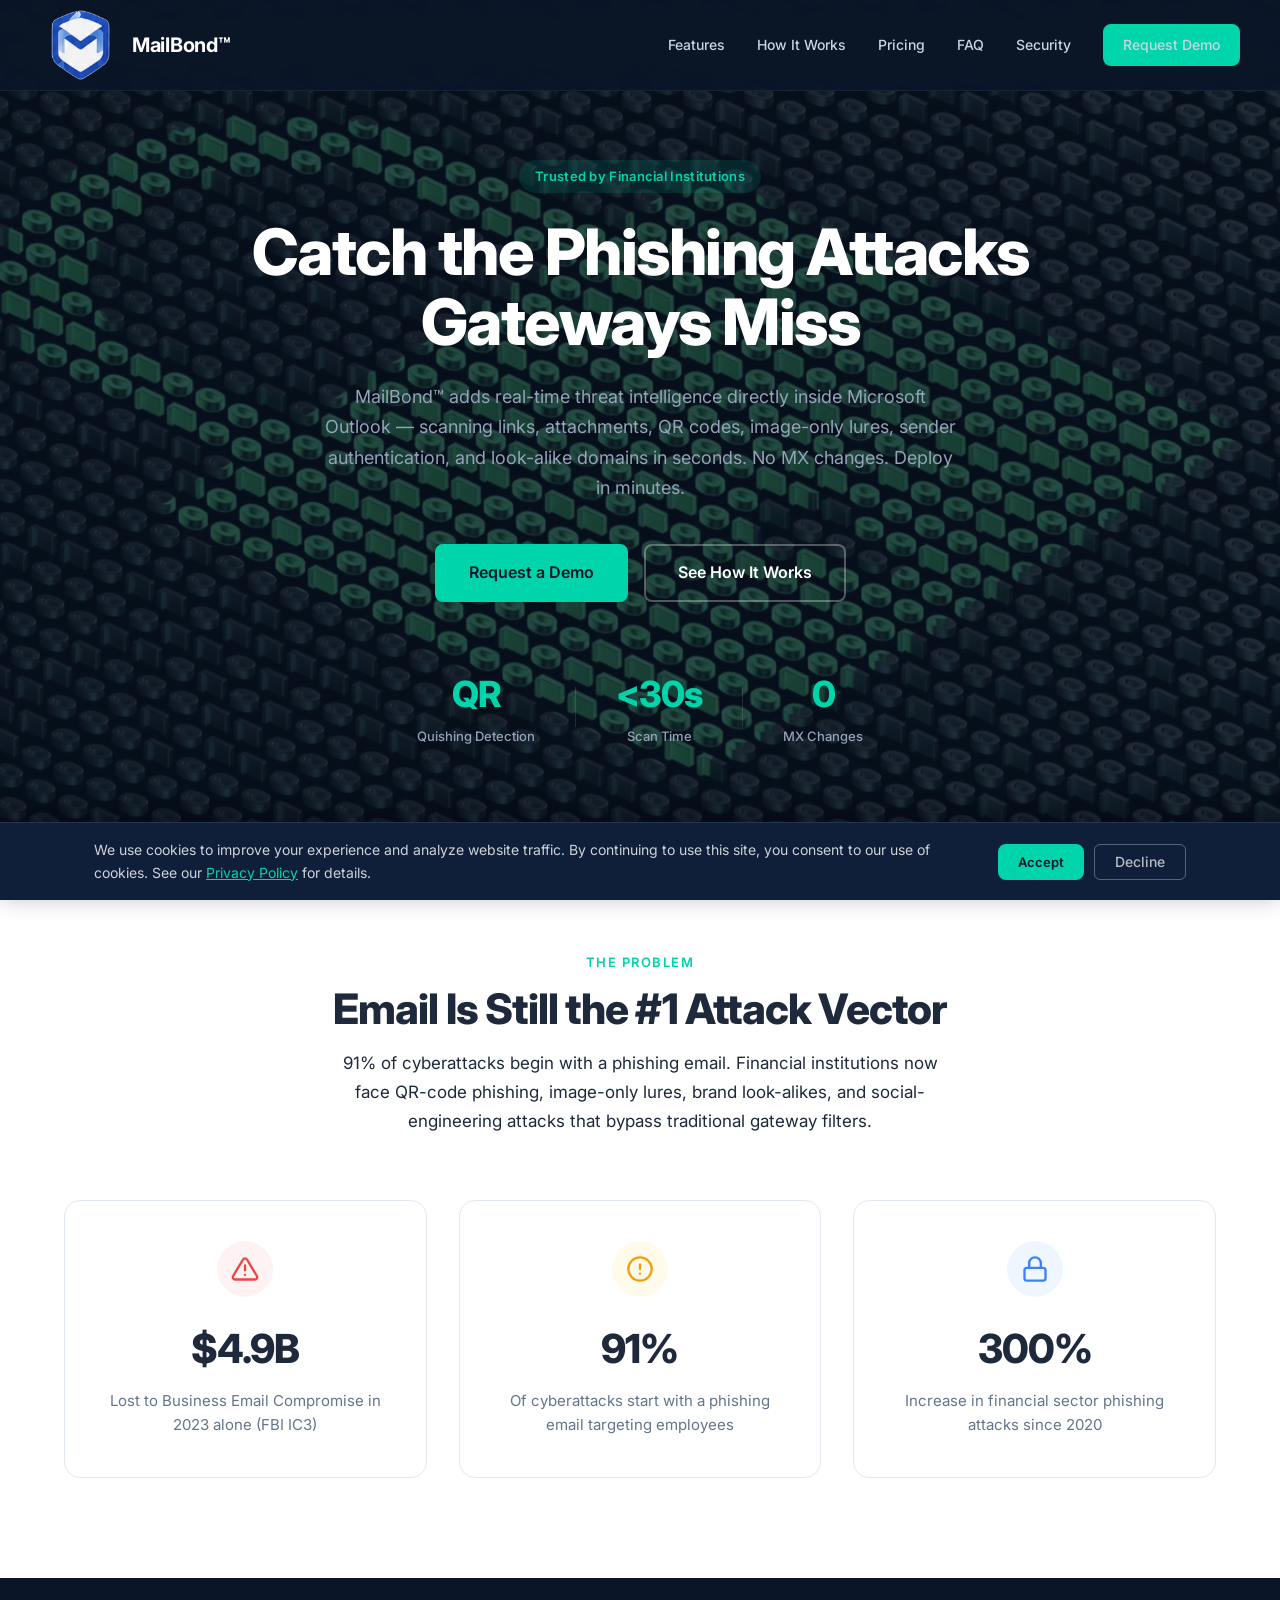
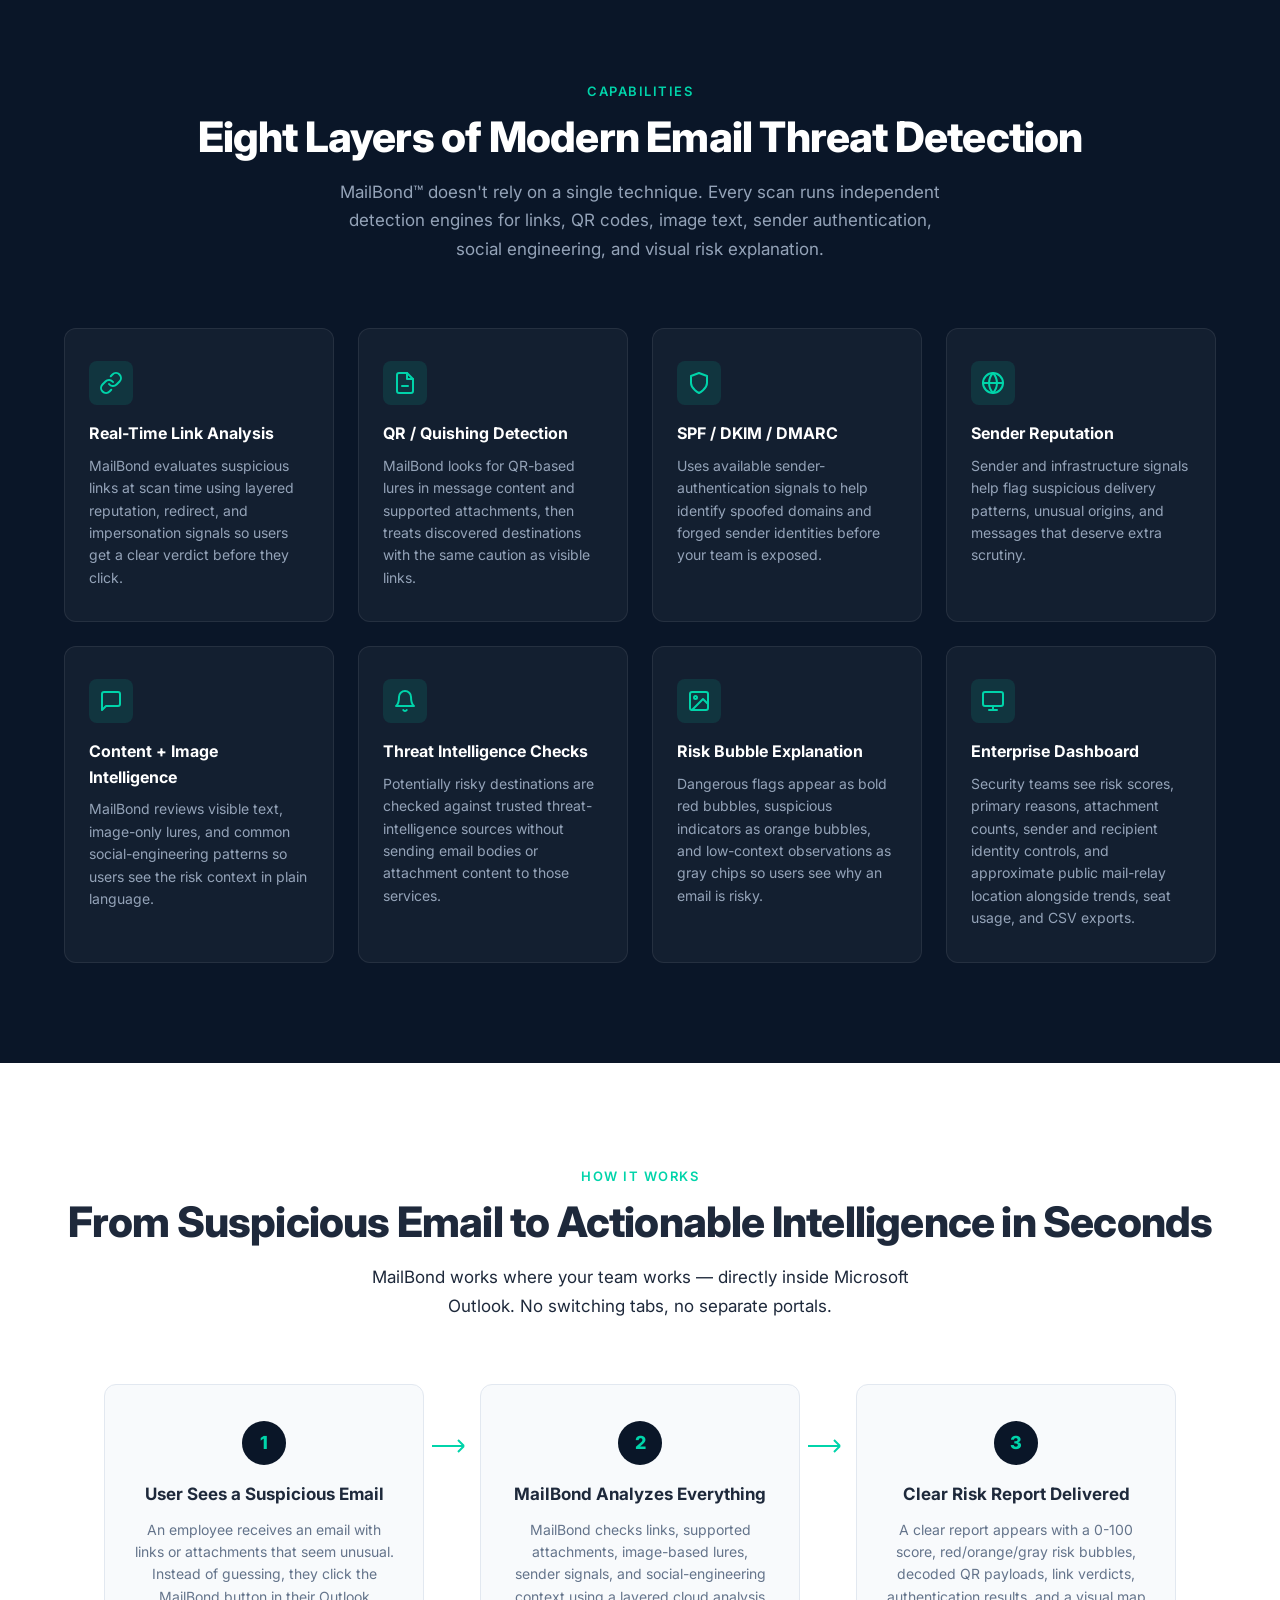
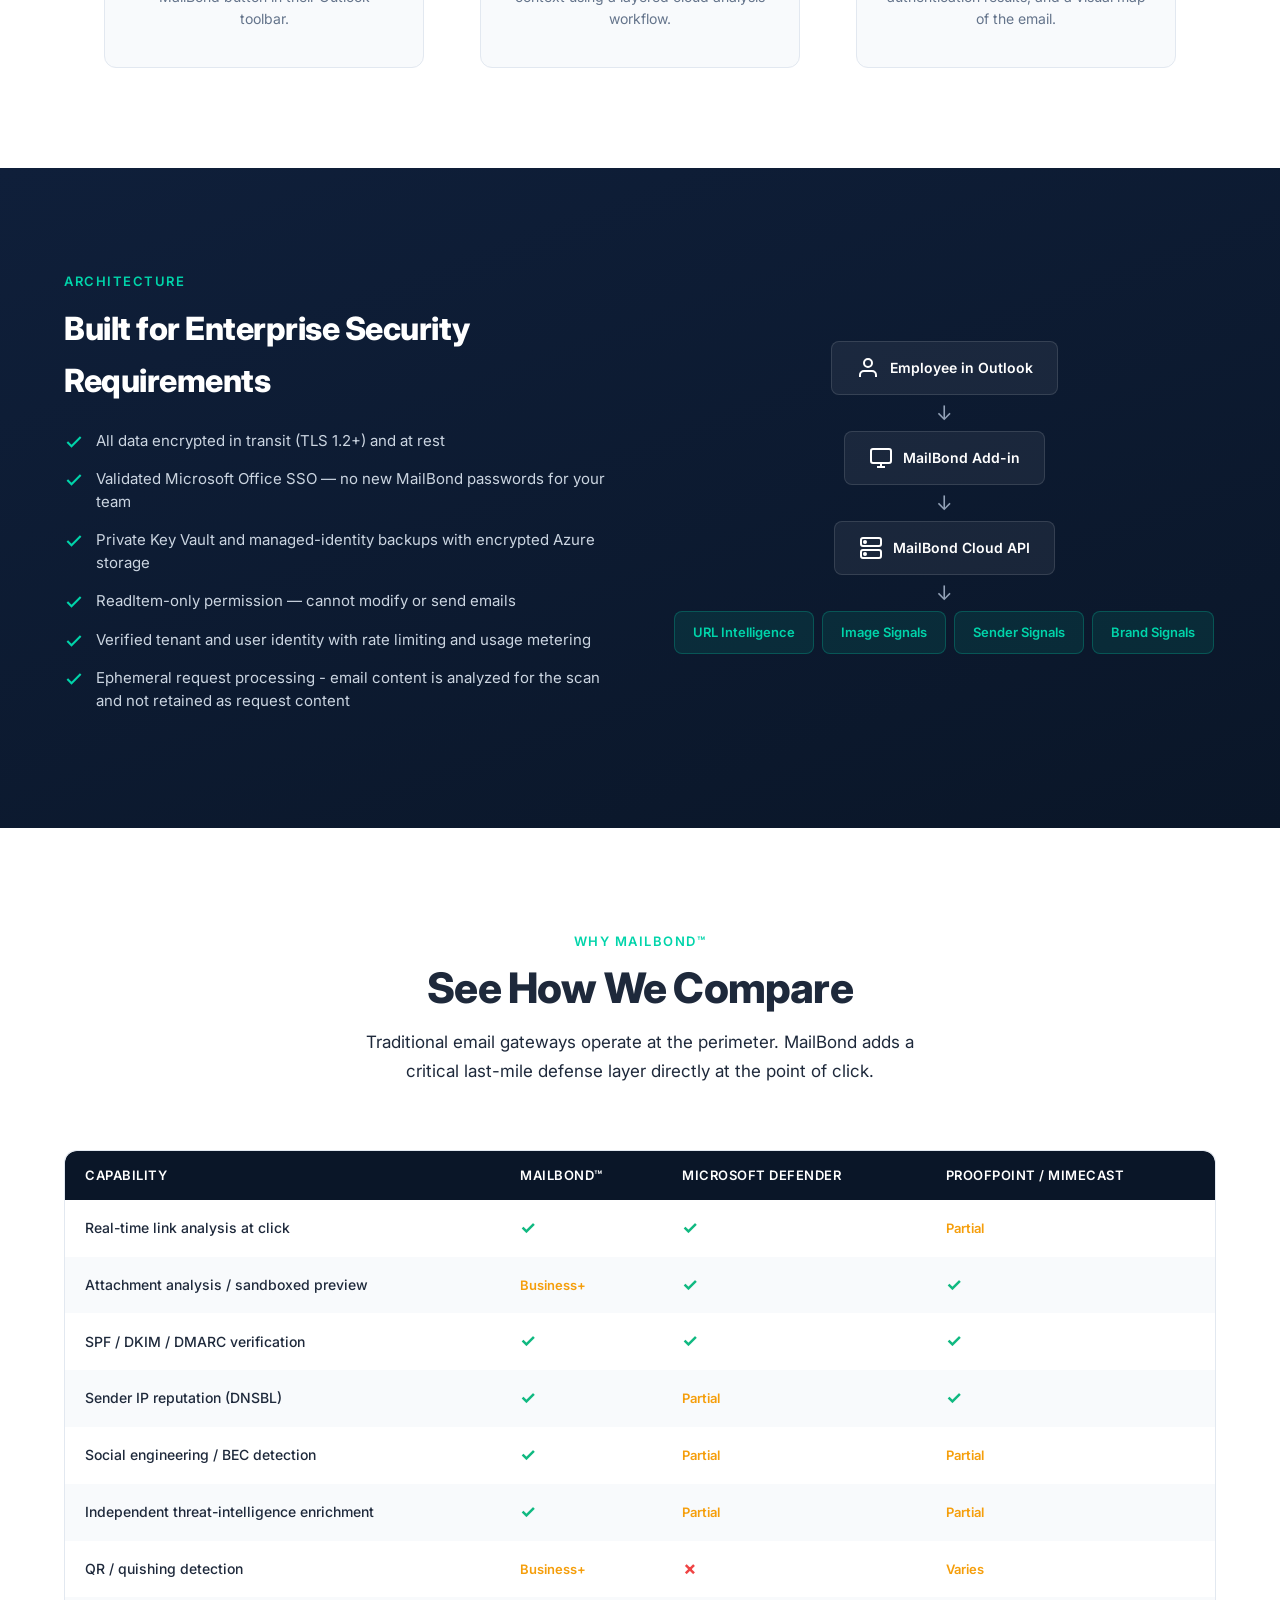
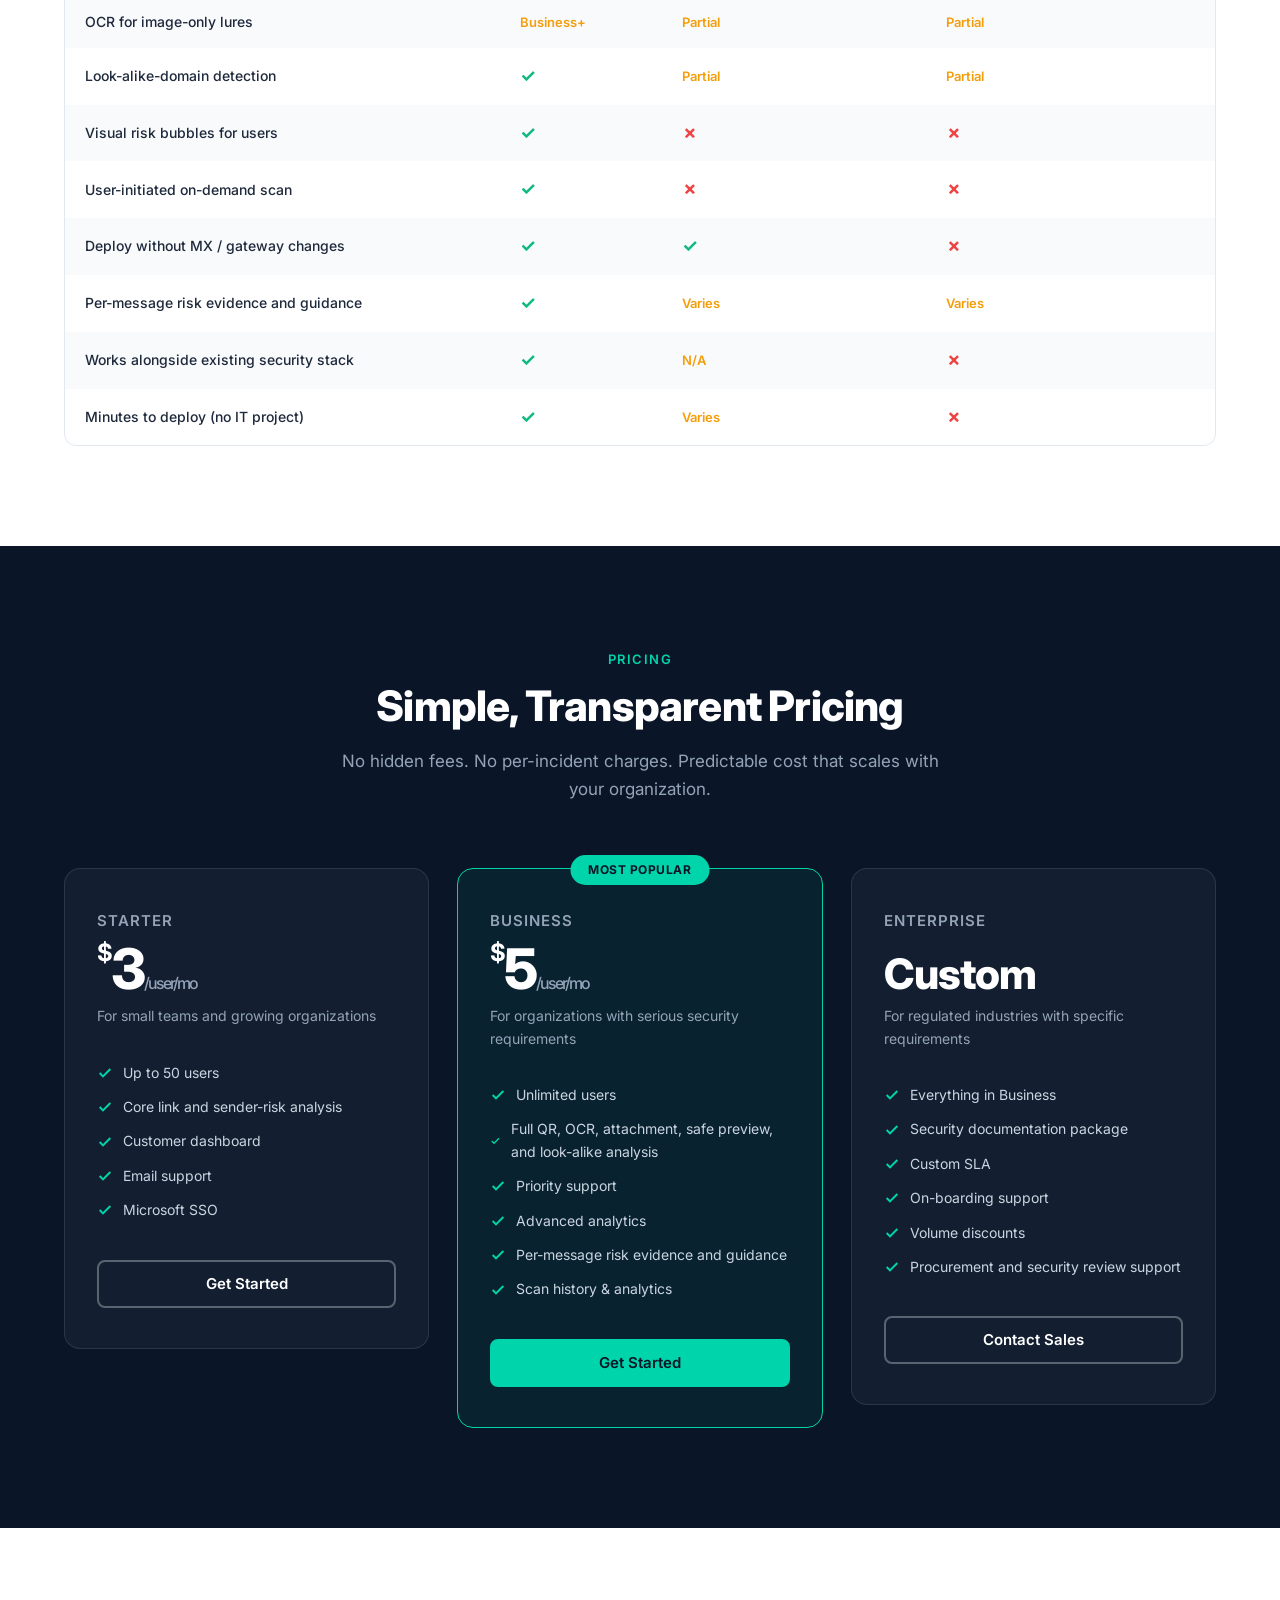
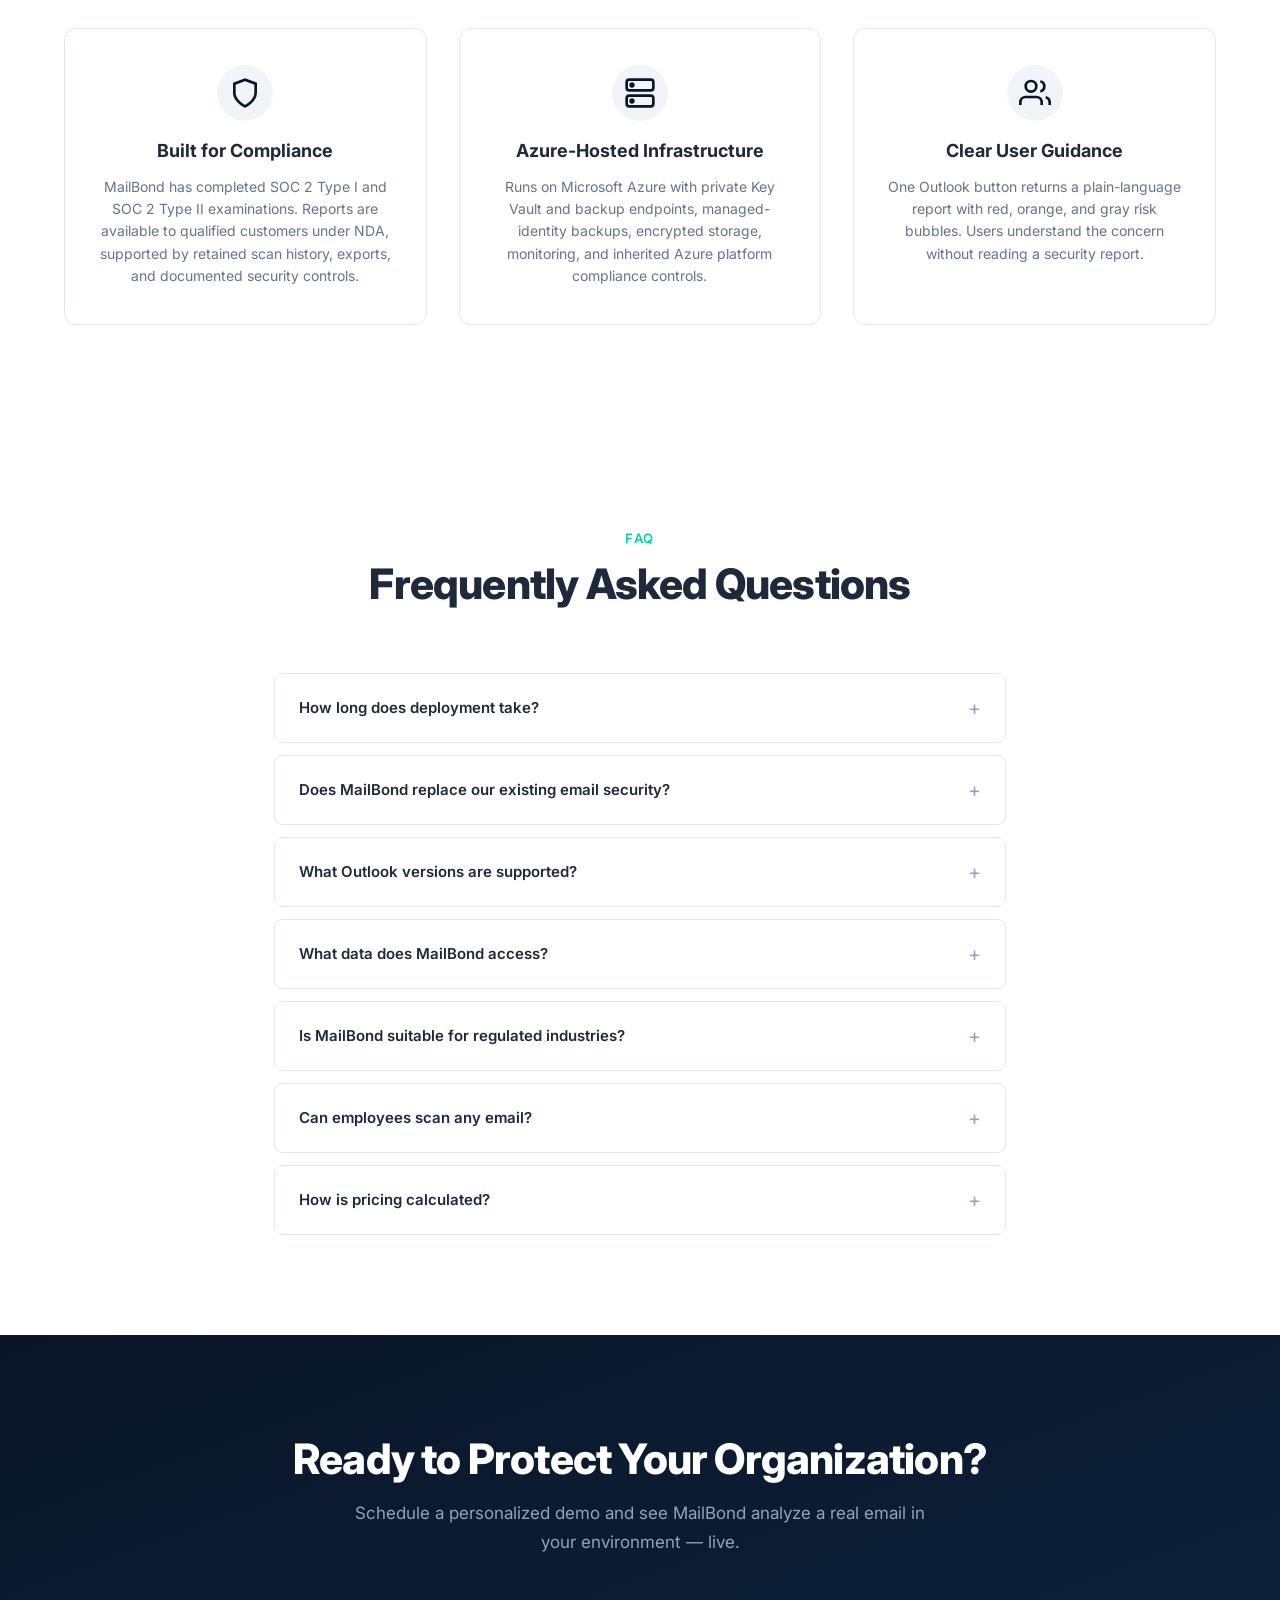
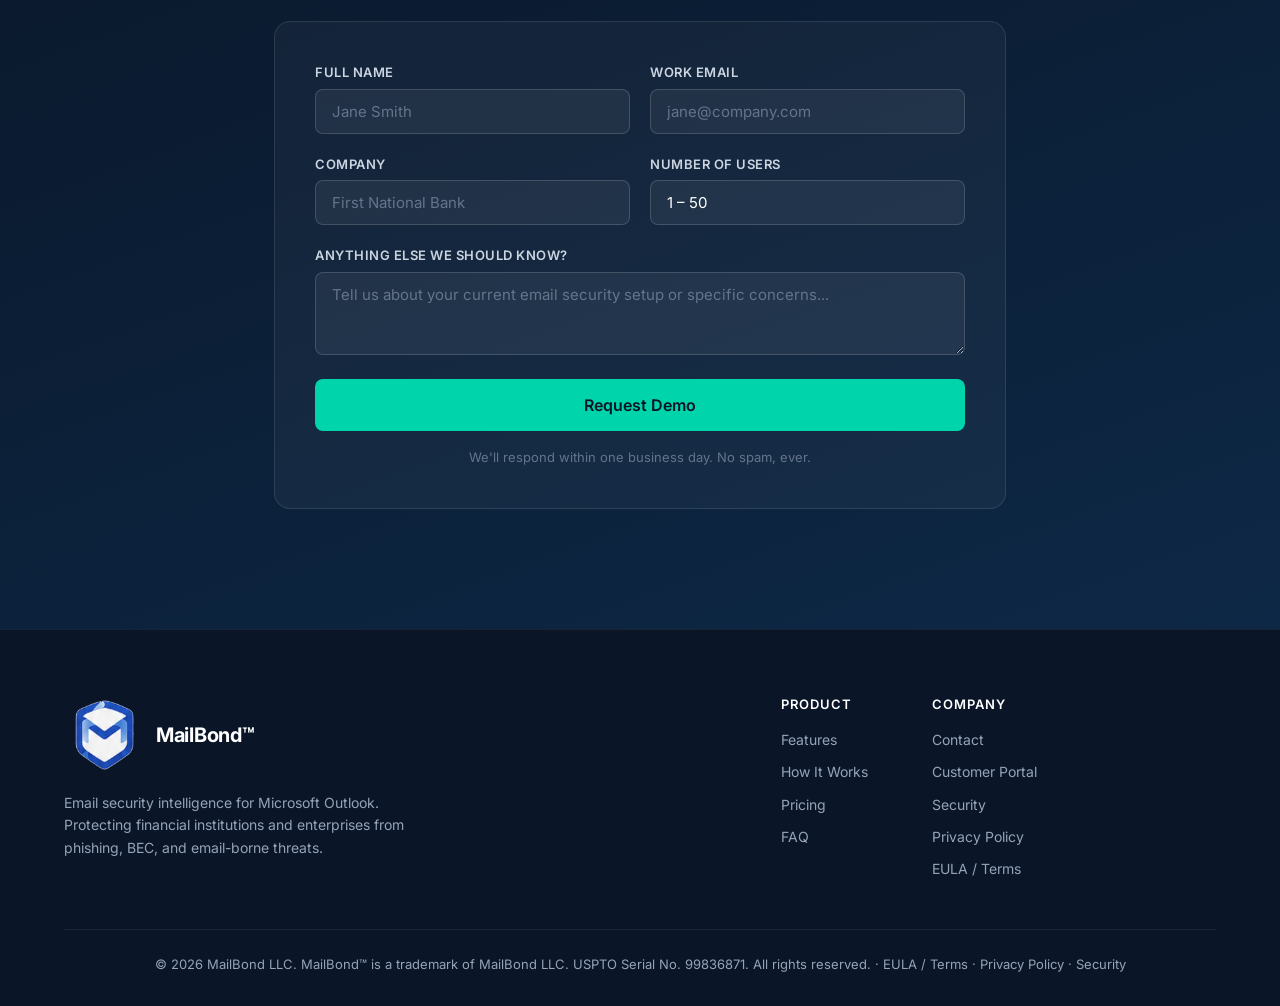
==== commit 6fbae9aa: "Add public MailBond EULA" ====
--- a/index.html
+++ b/index.html
@@ -515,37 +515,43 @@
         <p class="section-sub">Schedule a personalized demo and see MailBond analyze a real email in your environment — live.</p>
       </div>
       <form class="contact-form" id="contact-form">
-        <div class="form-row">
+        <div class="contact-form-fields">
+          <div class="form-row">
+            <div class="form-group">
+              <label for="name">Full Name</label>
+              <input type="text" id="name" name="name" required placeholder="Jane Smith" />
+            </div>
+            <div class="form-group">
+              <label for="email">Work Email</label>
+              <input type="email" id="email" name="email" required placeholder="jane@company.com" />
+            </div>
+          </div>
+          <div class="form-row">
+            <div class="form-group">
+              <label for="company">Company</label>
+              <input type="text" id="company" name="company" required placeholder="First National Bank" />
+            </div>
+            <div class="form-group">
+              <label for="users">Number of Users</label>
+              <select id="users" name="users">
+                <option value="1-50">1 – 50</option>
+                <option value="51-200">51 – 200</option>
+                <option value="201-500">201 – 500</option>
+                <option value="500+">500+</option>
+              </select>
+            </div>
+          </div>
           <div class="form-group">
-            <label for="name">Full Name</label>
-            <input type="text" id="name" name="name" required placeholder="Jane Smith" />
-          </div>
-          <div class="form-group">
-            <label for="email">Work Email</label>
-            <input type="email" id="email" name="email" required placeholder="jane@company.com" />
-          </div>
-        </div>
-        <div class="form-row">
-          <div class="form-group">
-            <label for="company">Company</label>
-            <input type="text" id="company" name="company" required placeholder="First National Bank" />
-          </div>
-          <div class="form-group">
-            <label for="users">Number of Users</label>
-            <select id="users" name="users">
-              <option value="1-50">1 – 50</option>
-              <option value="51-200">51 – 200</option>
-              <option value="201-500">201 – 500</option>
-              <option value="500+">500+</option>
-            </select>
-          </div>
-        </div>
-        <div class="form-group">
-          <label for="message">Anything else we should know?</label>
-          <textarea id="message" name="message" rows="3" placeholder="Tell us about your current email security setup or specific concerns..."></textarea>
-        </div>
-        <button type="submit" class="btn btn-primary btn-lg btn-block">Request Demo</button>
-        <p class="form-note">We'll respond within one business day. No spam, ever.</p>
+            <label for="message">Anything else we should know?</label>
+            <textarea id="message" name="message" rows="3" placeholder="Tell us about your current email security setup or specific concerns..."></textarea>
+          </div>
+          <button type="submit" class="btn btn-primary btn-lg btn-block">Request Demo</button>
+          <p class="form-note">We'll respond within one business day. No spam, ever.</p>
+        </div>
+        <div class="contact-form-success" role="status" tabindex="-1" hidden>
+          <h3>Thank you</h3>
+          <p>Your demo request has been submitted. A member of the MailBond team will contact you within one business day.</p>
+        </div>
       </form>
     </div>
   </section>
@@ -575,11 +581,12 @@
             <a href="https://dashboard.mailbond.us/dashboard" target="_blank">Customer Portal</a>
             <a href="/security.html">Security</a>
             <a href="/privacy.html">Privacy Policy</a>
+            <a href="/eula.html">EULA / Terms</a>
           </div>
         </div>
       </div>
       <div class="footer-bottom">
-        <p>&copy; 2026 MailBond LLC. MailBond™ is a trademark of MailBond LLC. USPTO Serial No. 99836871. All rights reserved. · <a href="/privacy.html">Privacy Policy</a> · <a href="/security.html">Security</a></p>
+        <p>&copy; 2026 MailBond LLC. MailBond™ is a trademark of MailBond LLC. USPTO Serial No. 99836871. All rights reserved. · <a href="/eula.html">EULA / Terms</a> · <a href="/privacy.html">Privacy Policy</a> · <a href="/security.html">Security</a></p>
       </div>
     </div>
   </footer>
--- a/css/style.css
+++ b/css/style.css
@@ -387,6 +387,14 @@
 .form-group + .form-group { margin-bottom: 0; }
 .contact-form .btn { margin-top: 24px; }
 .form-note { text-align: center; font-size: 13px; color: var(--gray-500); margin-top: 16px; }
+.contact-form-success {
+  min-height: 312px; display: flex; flex-direction: column;
+  align-items: center; justify-content: center; text-align: center;
+}
+.contact-form-success[hidden] { display: none; }
+.contact-form-success h3 { color: var(--white); font-size: 32px; margin-bottom: 12px; }
+.contact-form-success p { color: var(--gray-300); font-size: 16px; line-height: 1.7; max-width: 520px; }
+.contact-form-success:focus { outline: none; }
 
 /* ---------- Footer ---------- */
 .footer { background: var(--navy); color: var(--gray-400); padding: 64px 0 32px; border-top: 1px solid rgba(255,255,255,.06); }
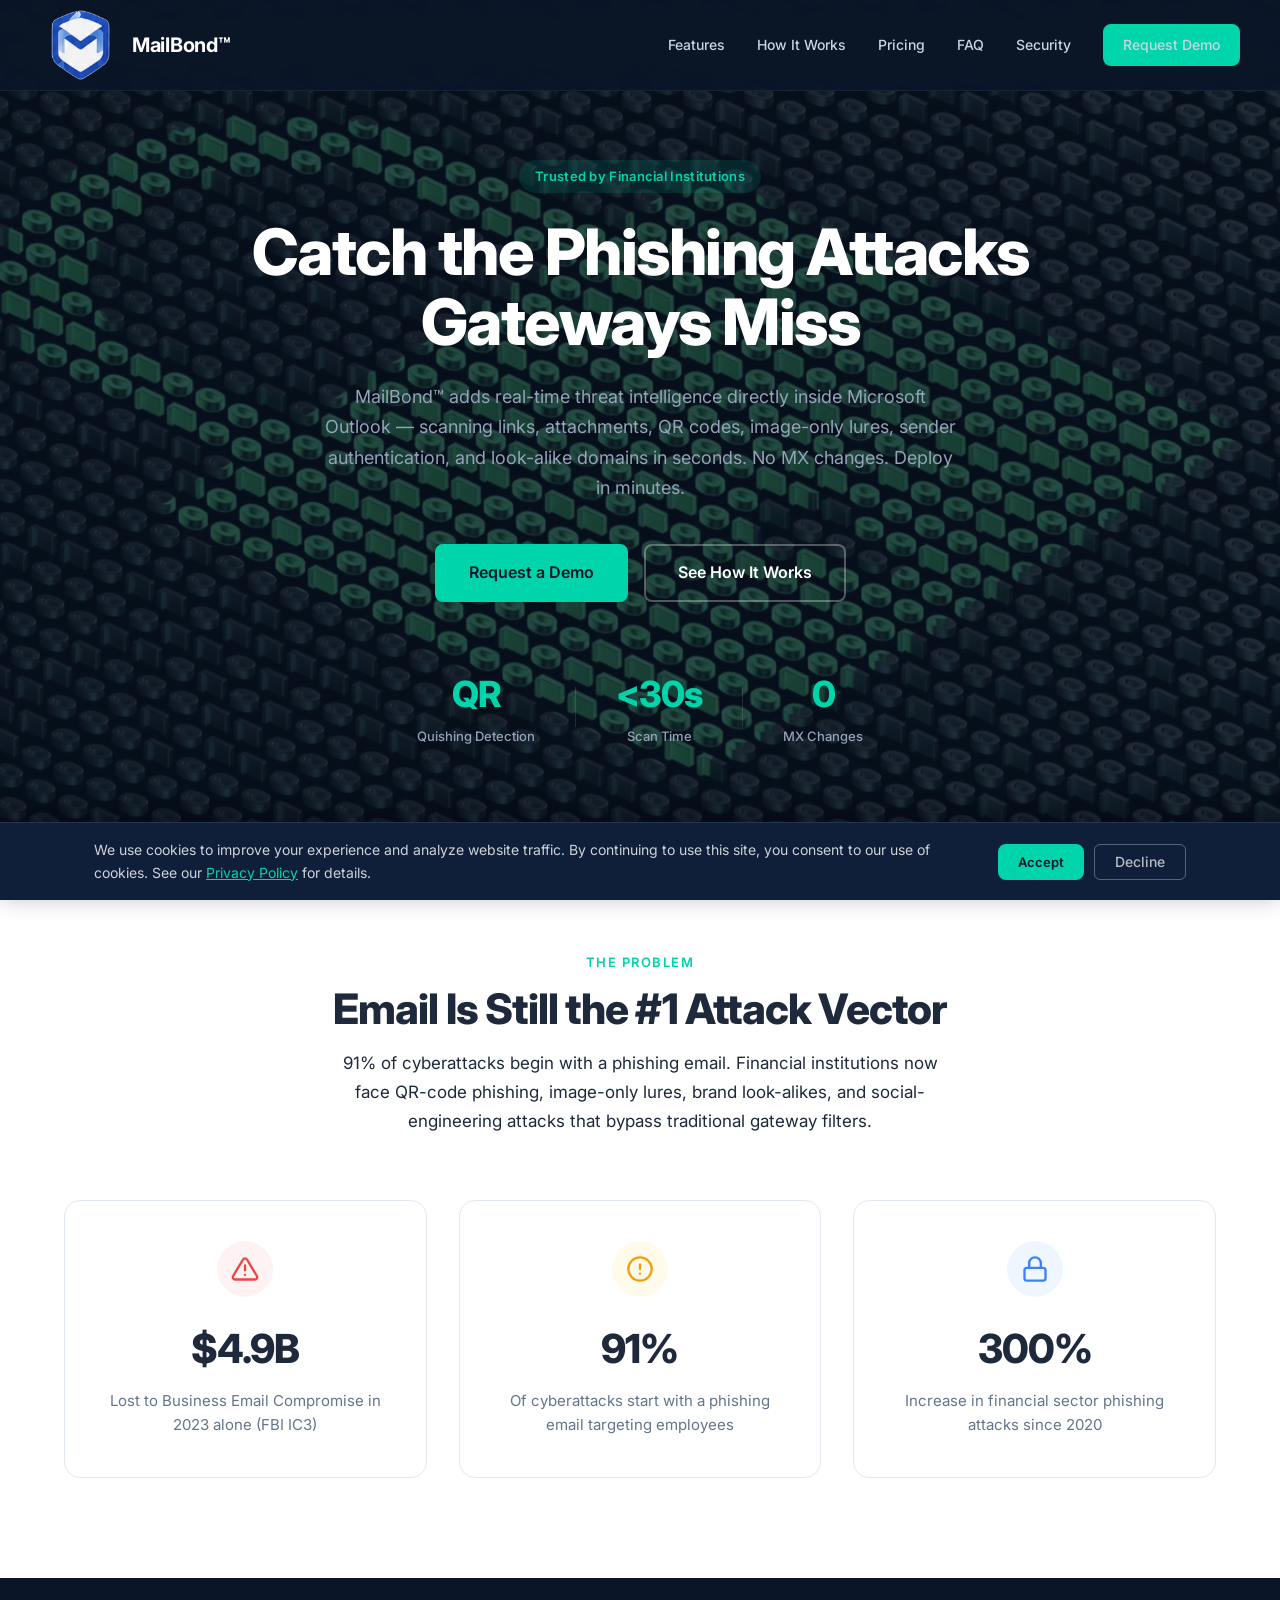
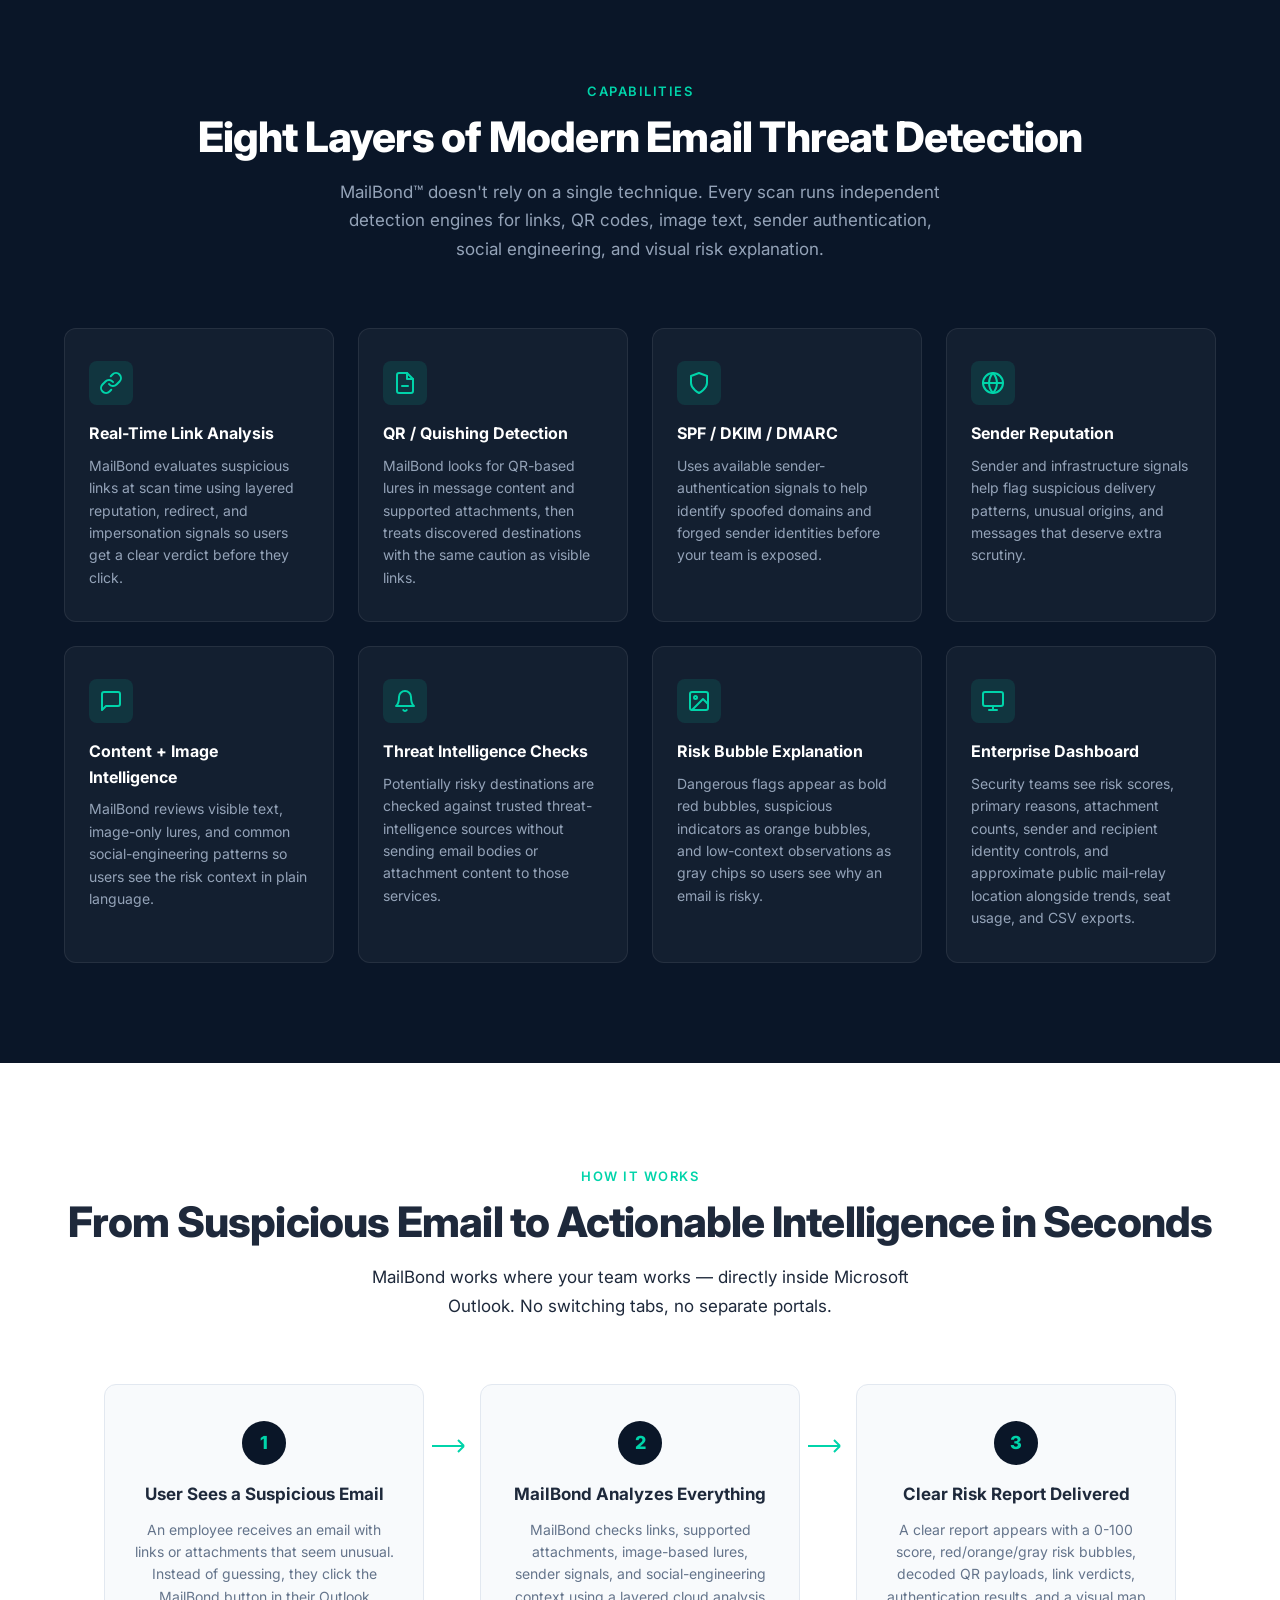
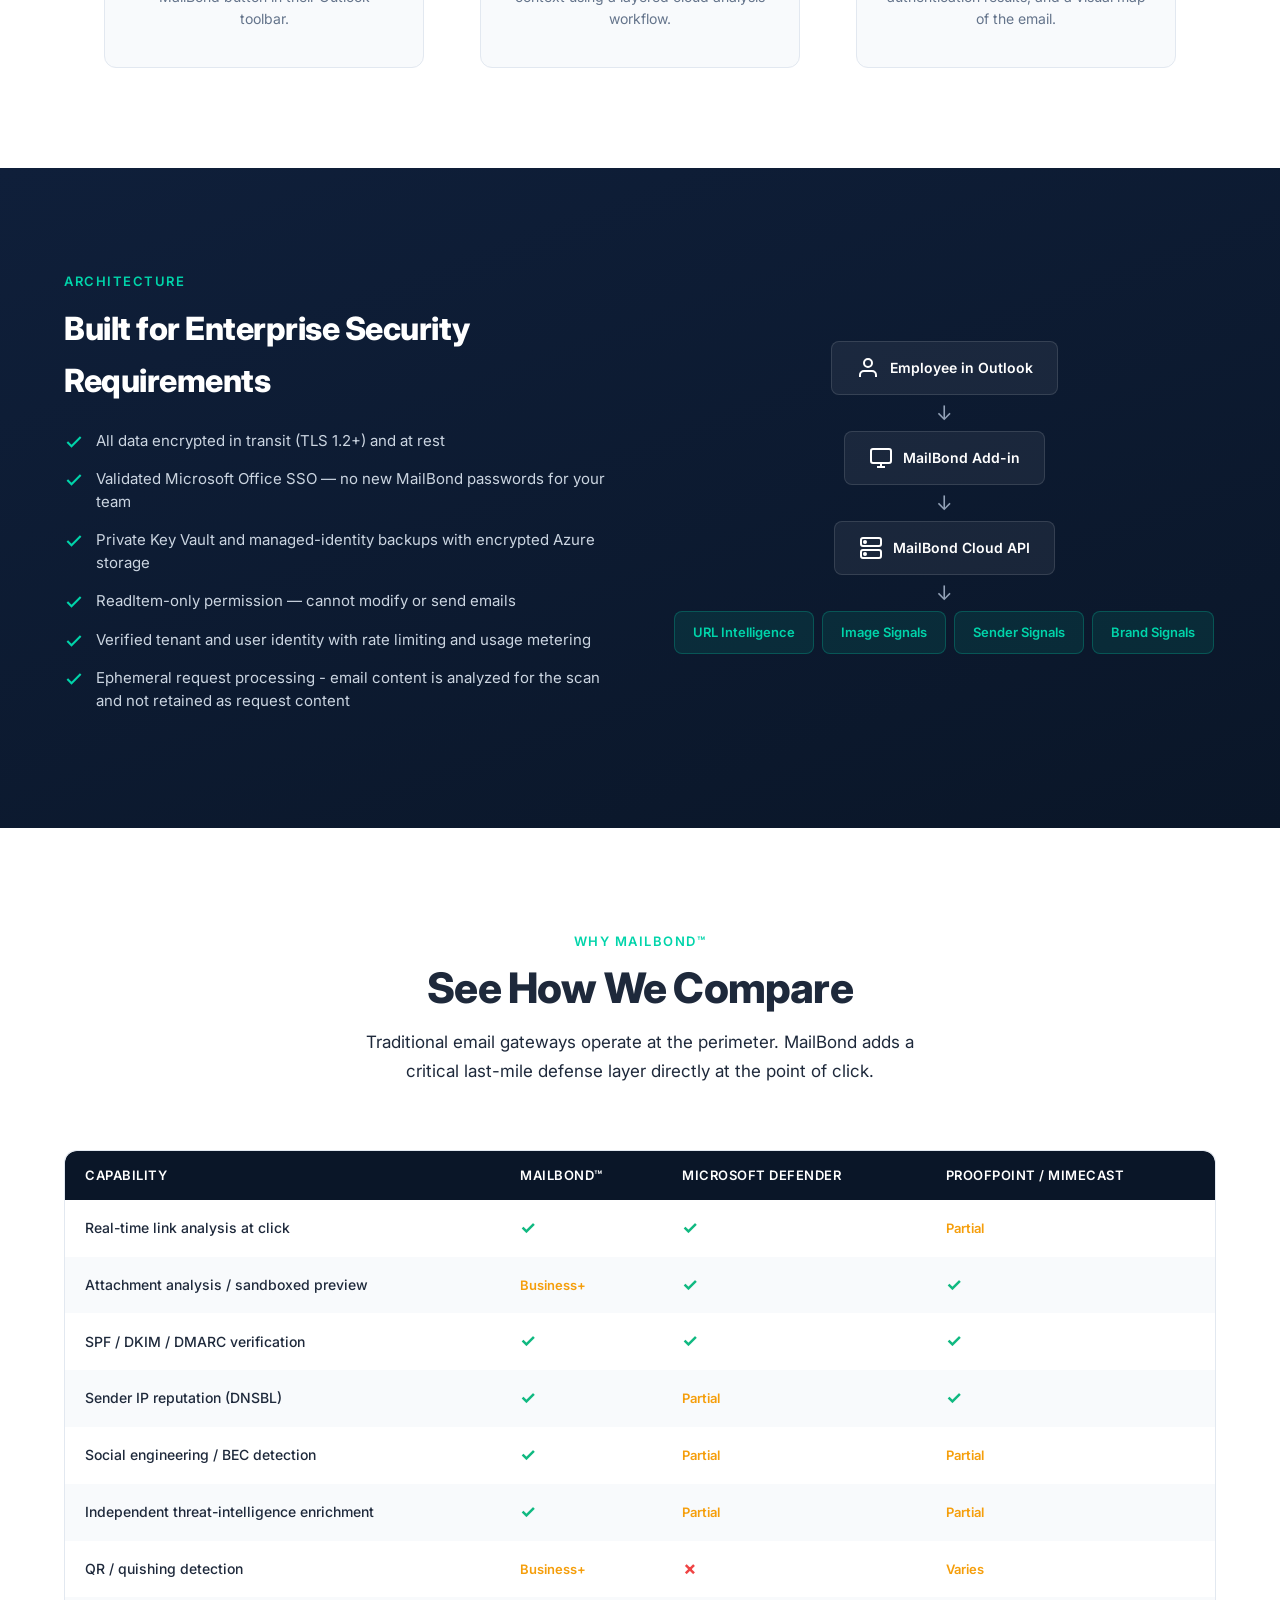
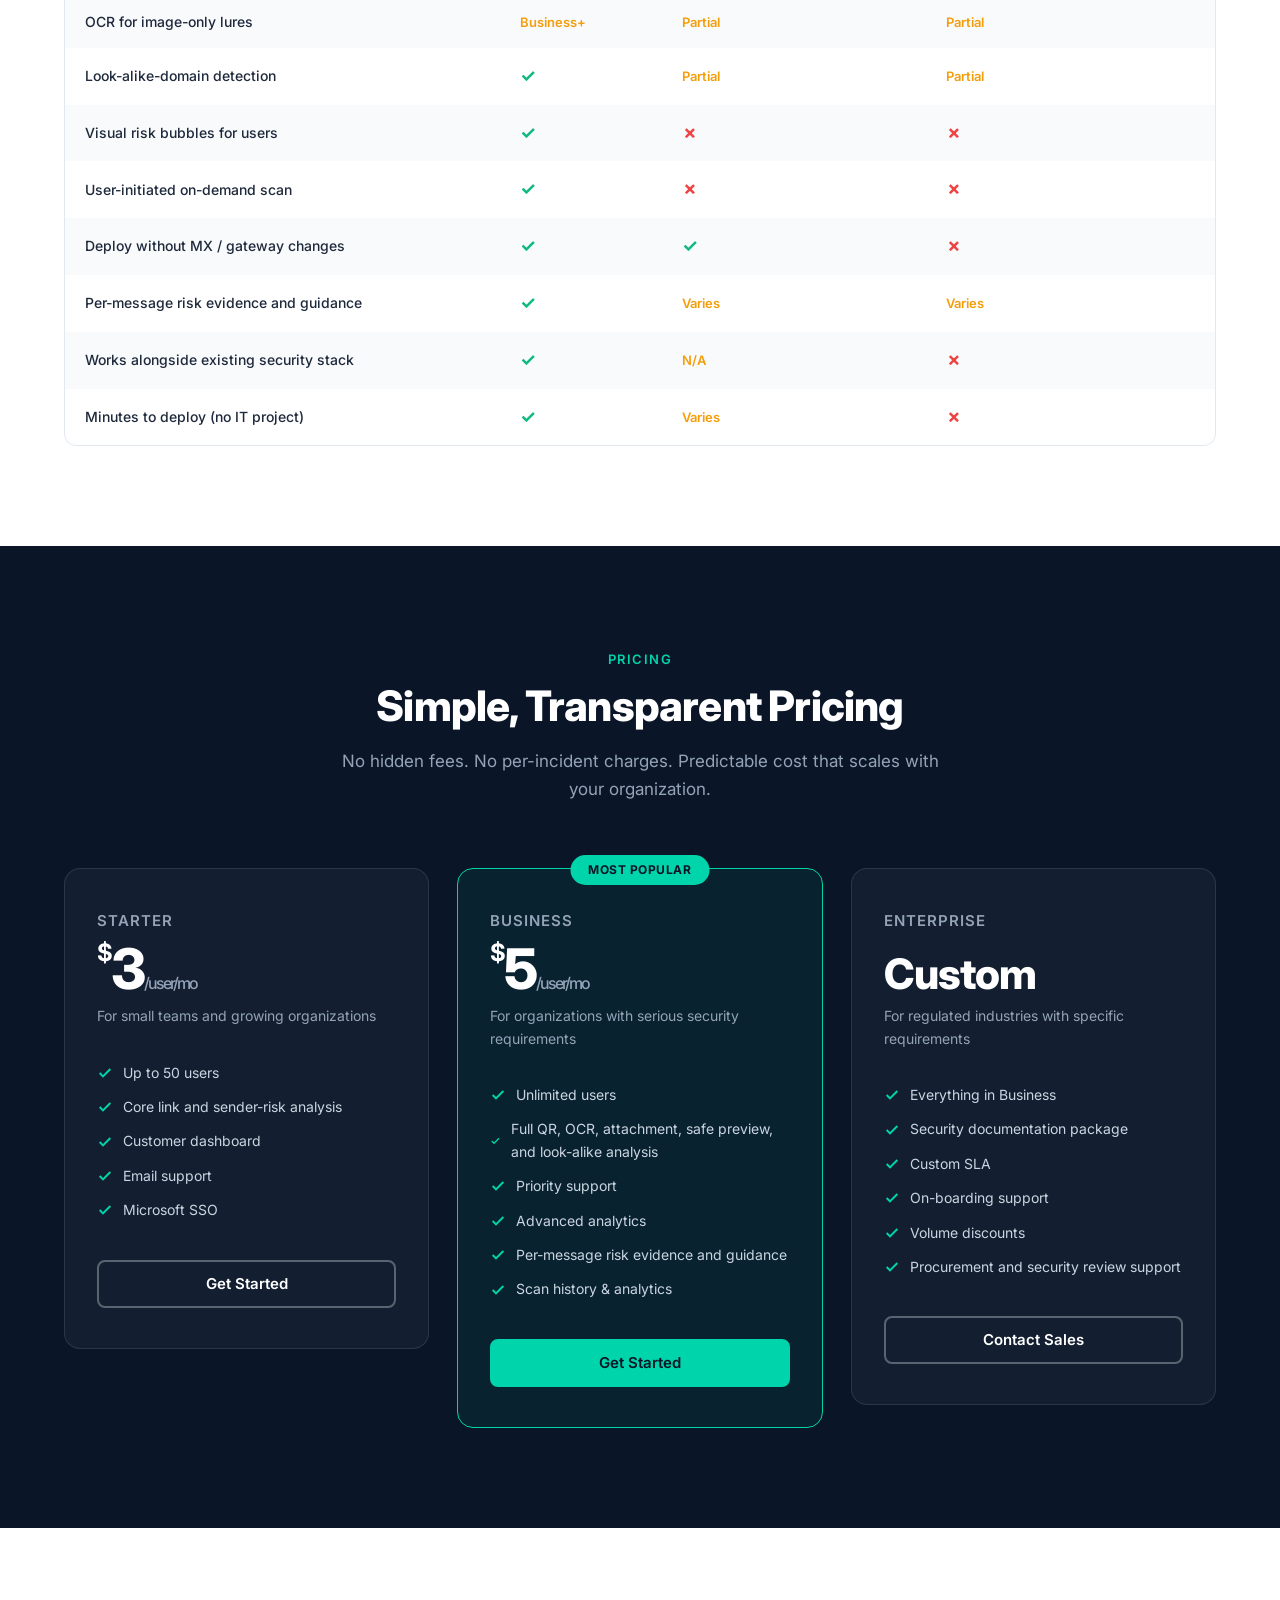
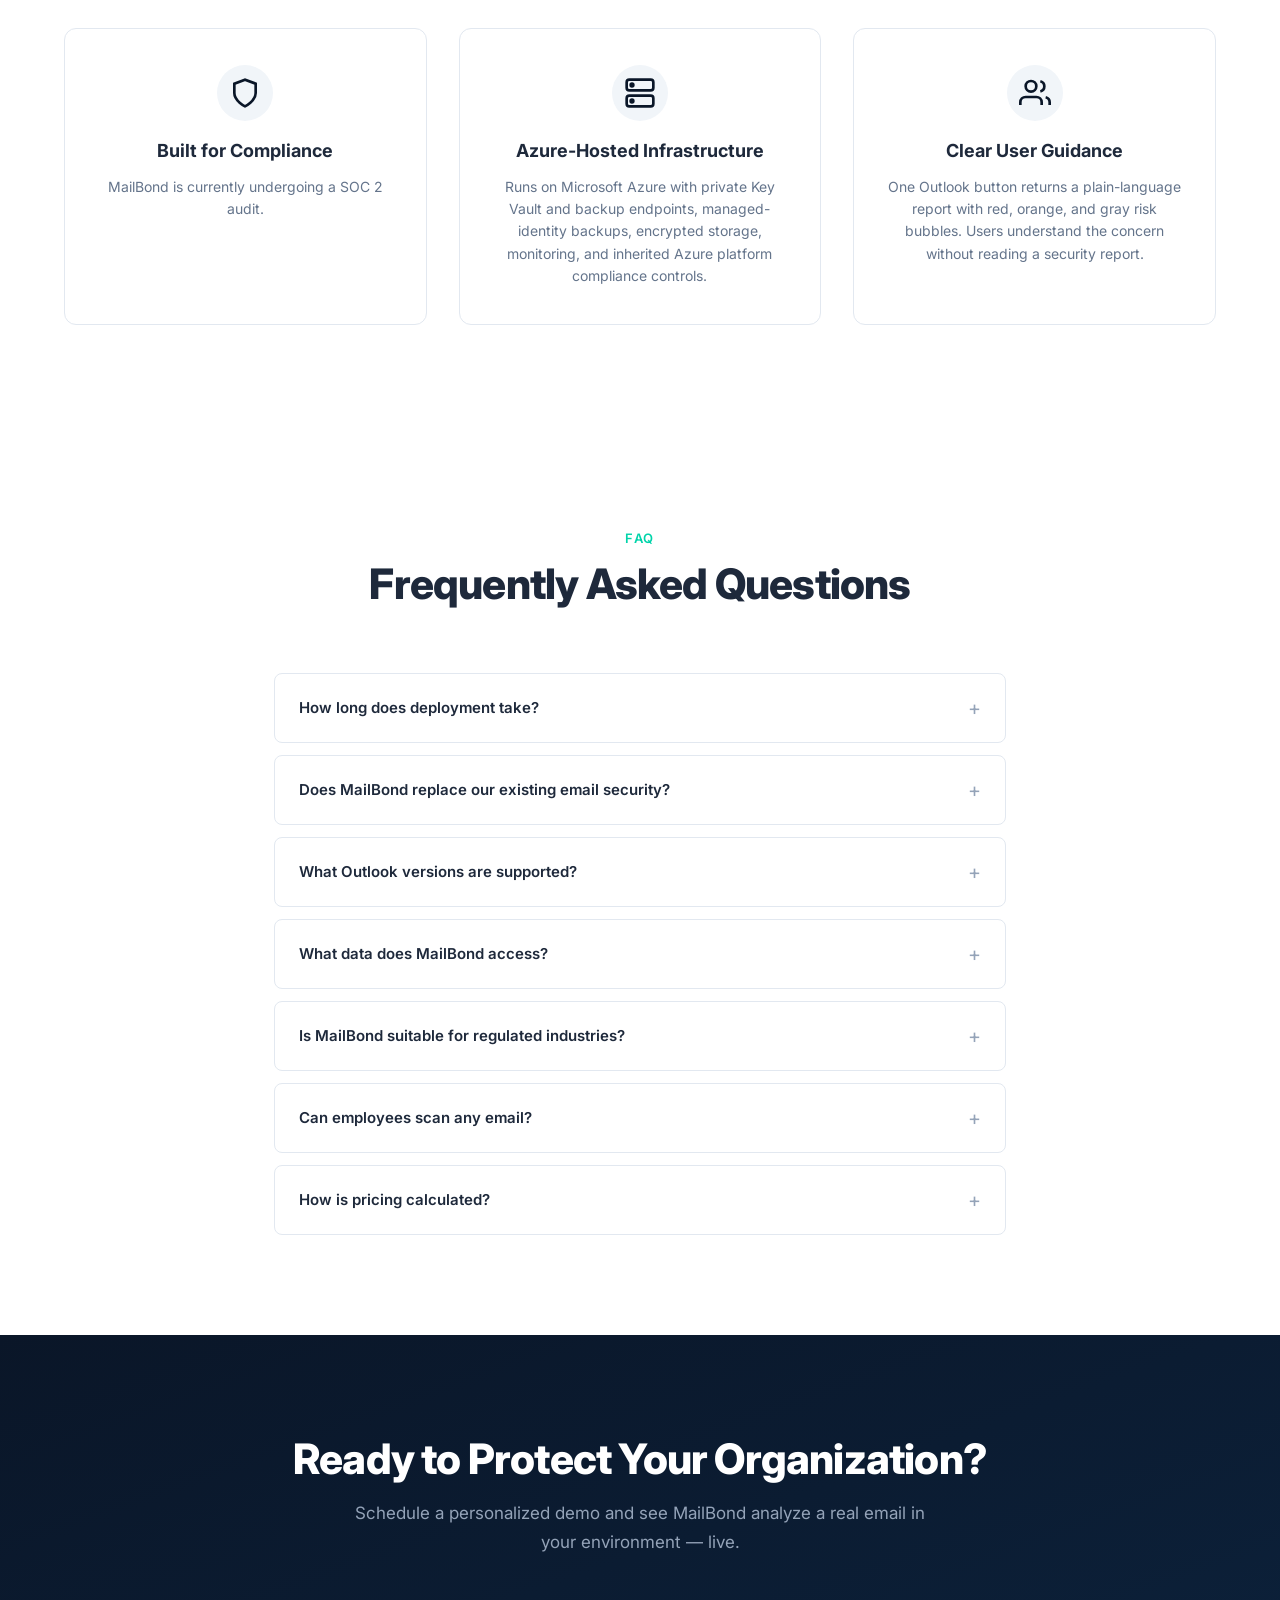
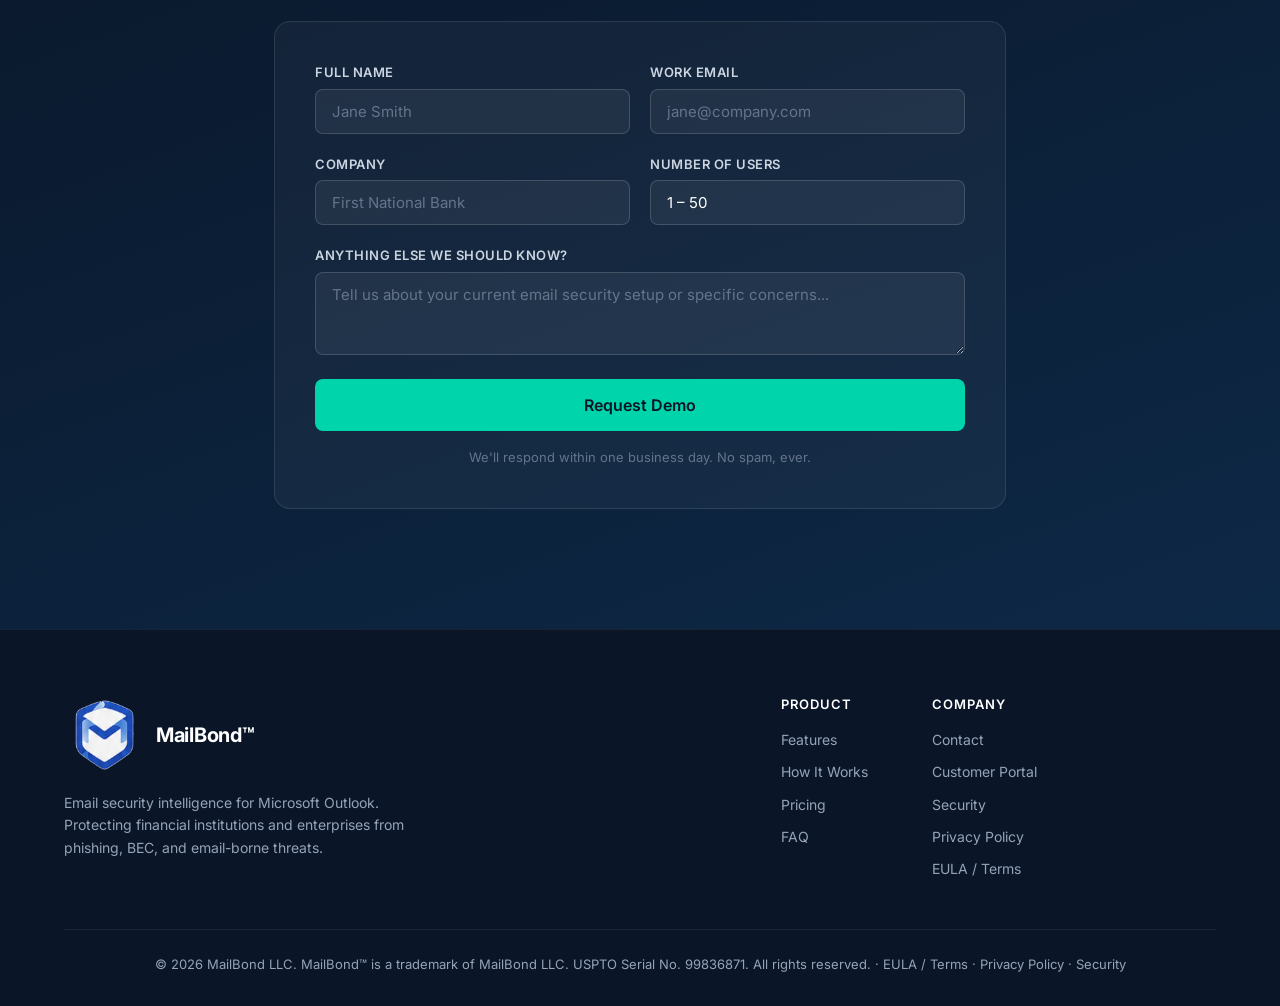
==== commit 257bb24f: "Correct SOC 2 audit status wording" ====
--- a/index.html
+++ b/index.html
@@ -447,7 +447,7 @@
             <svg width="32" height="32" viewBox="0 0 24 24" fill="none" stroke="#0a1628" stroke-width="2"><path d="M12 22s8-4 8-10V5l-8-3-8 3v7c0 6 8 10 8 10z"/></svg>
           </div>
           <h3>Built for Compliance</h3>
-          <p>MailBond has completed SOC 2 Type I and SOC 2 Type II examinations. Reports are available to qualified customers under NDA, supported by retained scan history, exports, and documented security controls.</p>
+          <p>MailBond is currently undergoing a SOC 2 audit.</p>
         </div>
         <div class="trust-card">
           <div class="trust-icon">
@@ -493,7 +493,7 @@
         </details>
         <details class="faq-item">
           <summary>Is MailBond suitable for regulated industries?</summary>
-          <p>Yes. MailBond was designed with financial institutions in mind and has completed SOC 2 Type I and SOC 2 Type II examinations; reports are available to qualified customers under NDA. We provide minimized scan-history exports, per-user analytics, seat management, and explicit data-retention controls. Every selected message proceeds through analysis regardless of sender. Request content is not persisted; minimized scan metadata is retained for up to 90 days, can be exported before purge, and can be deleted on request.</p>
+          <p>Yes. MailBond was designed with financial institutions in mind and is currently undergoing a SOC 2 audit. We provide minimized scan-history exports, per-user analytics, seat management, and explicit data-retention controls. Every selected message proceeds through analysis regardless of sender. Request content is not persisted; minimized scan metadata is retained for up to 90 days, can be exported before purge, and can be deleted on request.</p>
         </details>
         <details class="faq-item">
           <summary>Can employees scan any email?</summary>
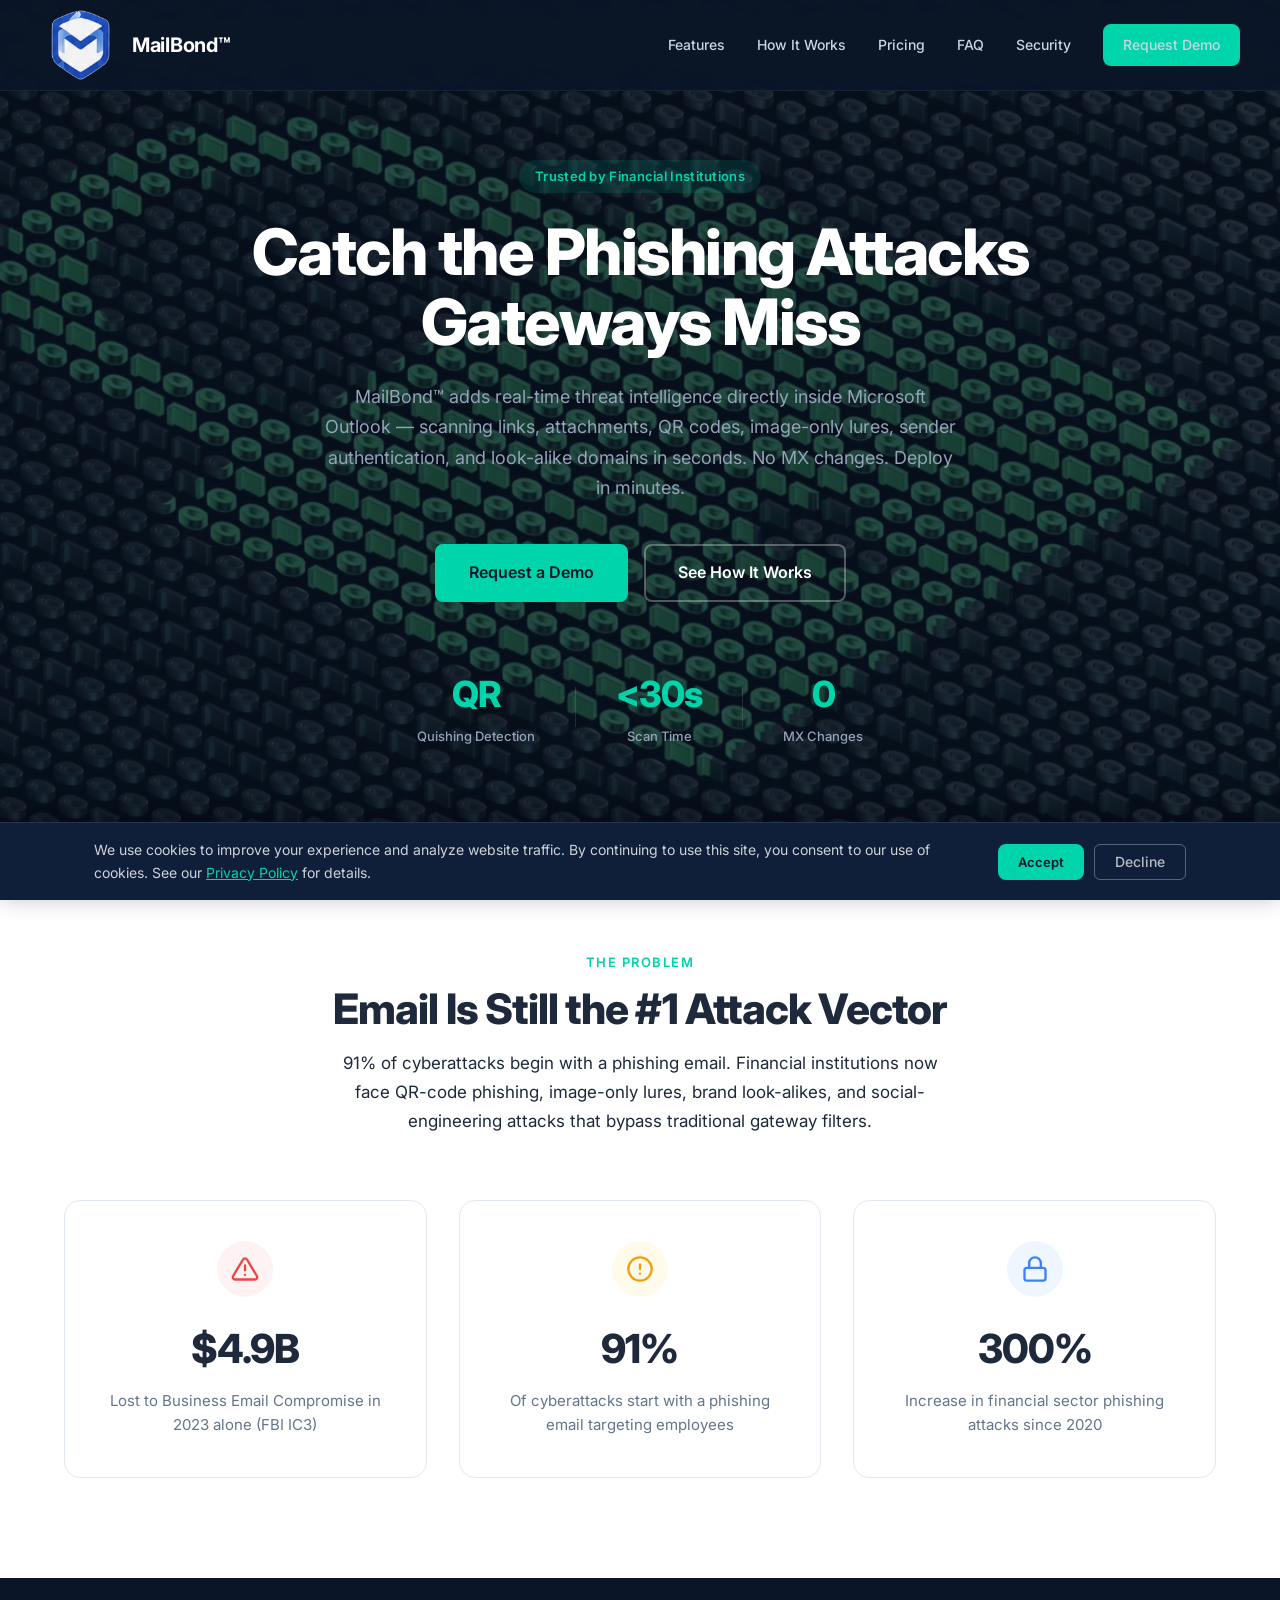
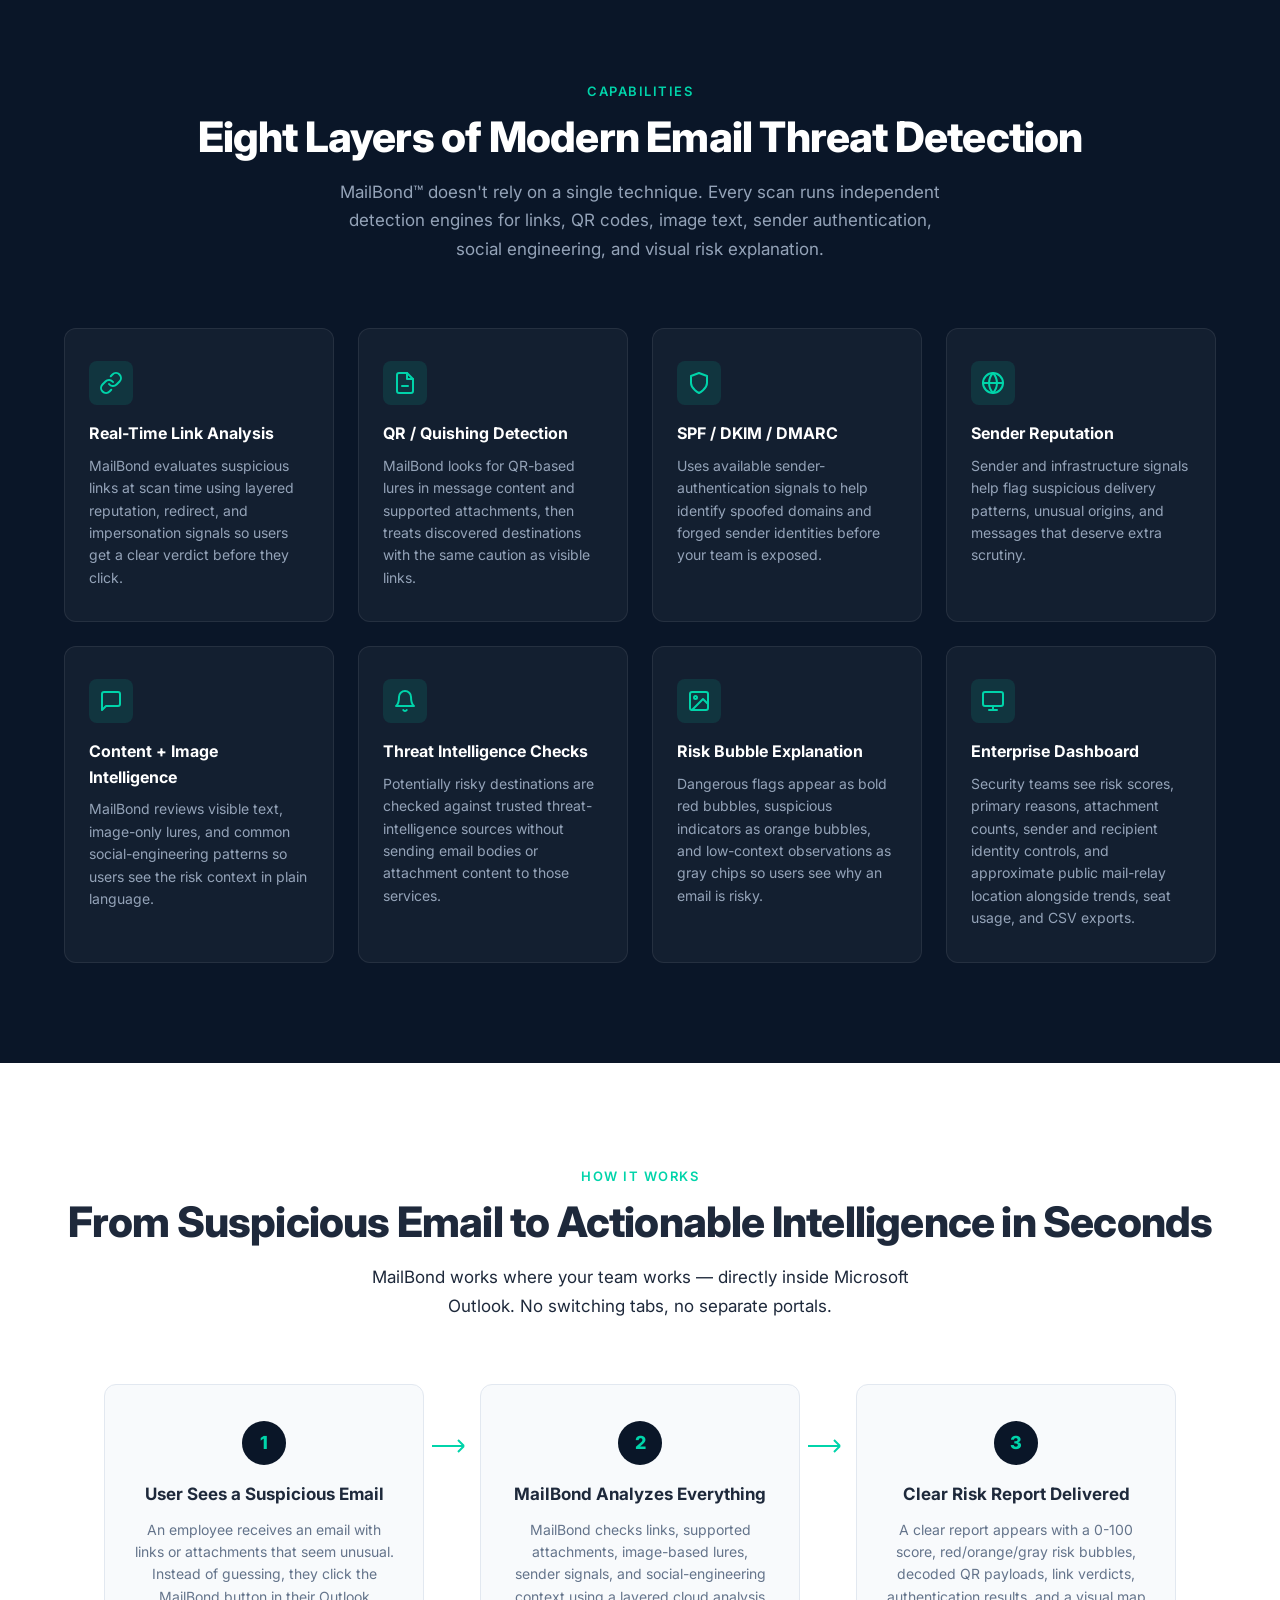
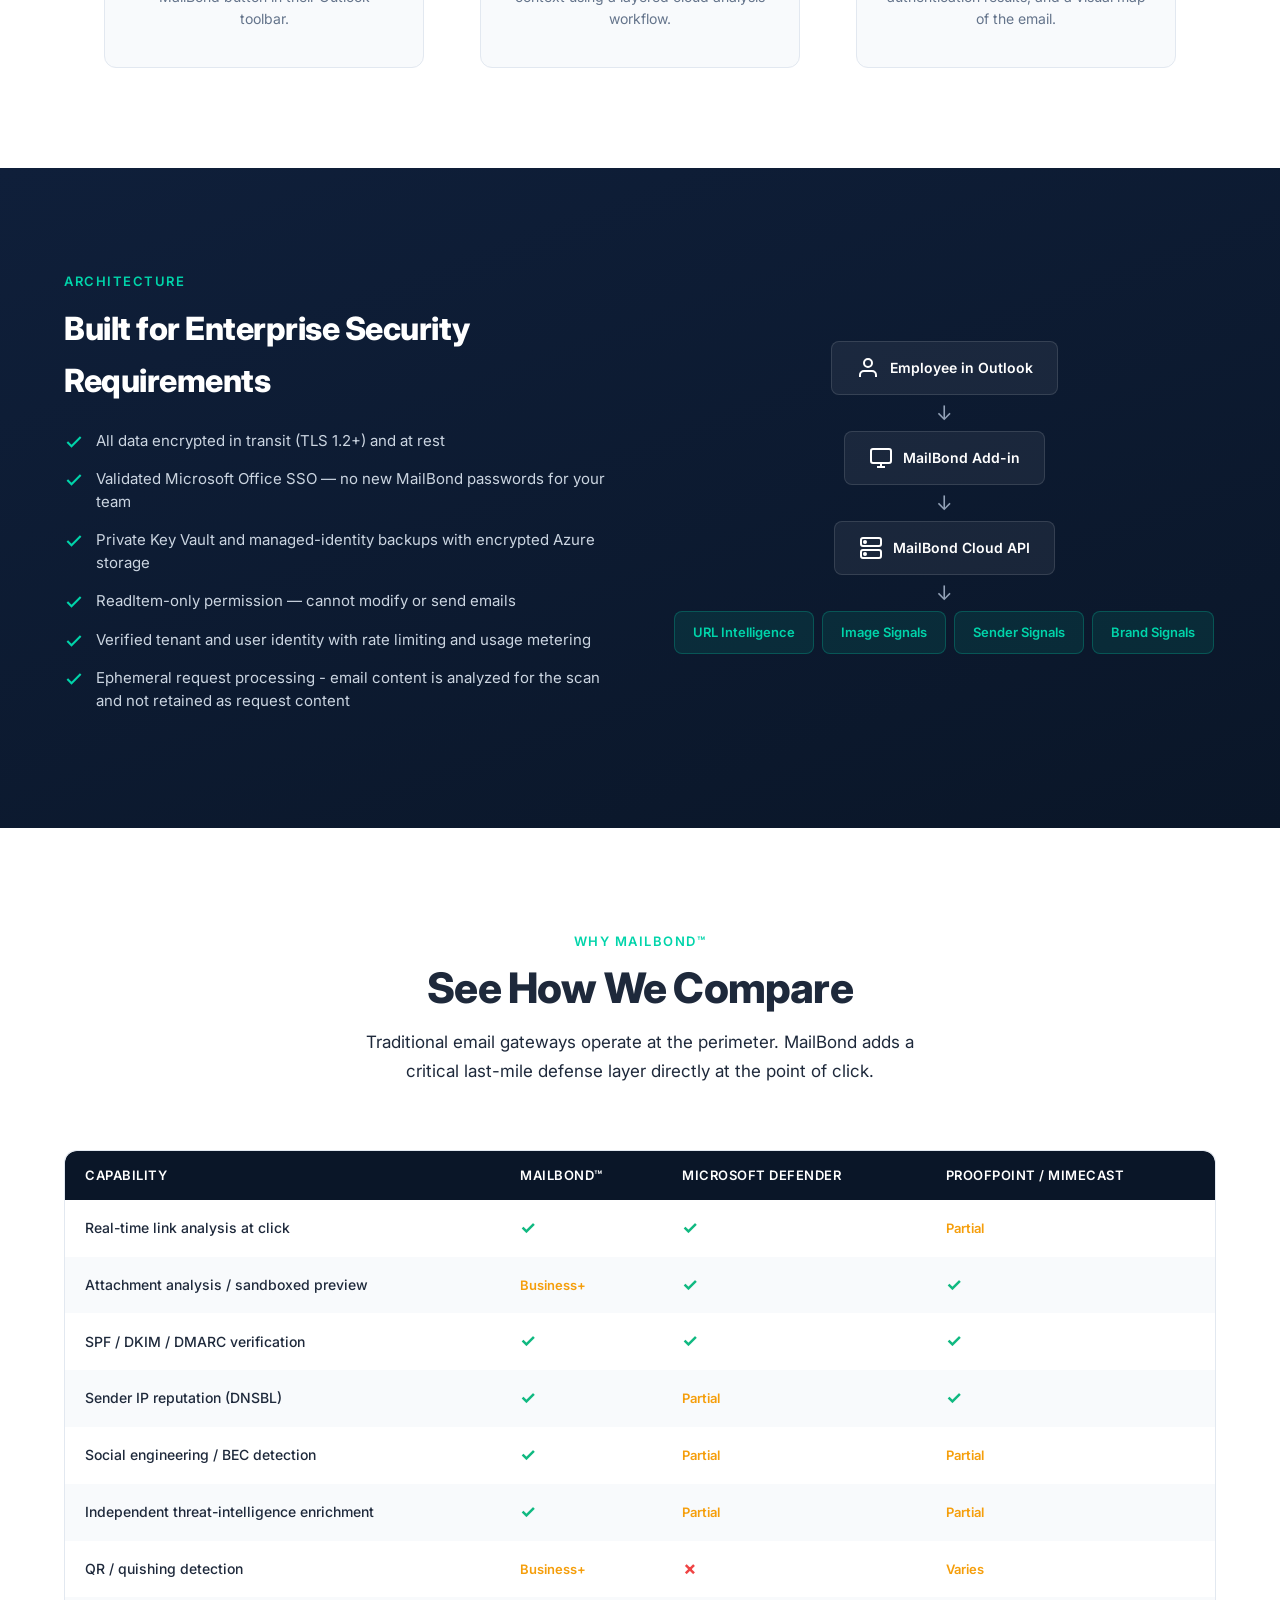
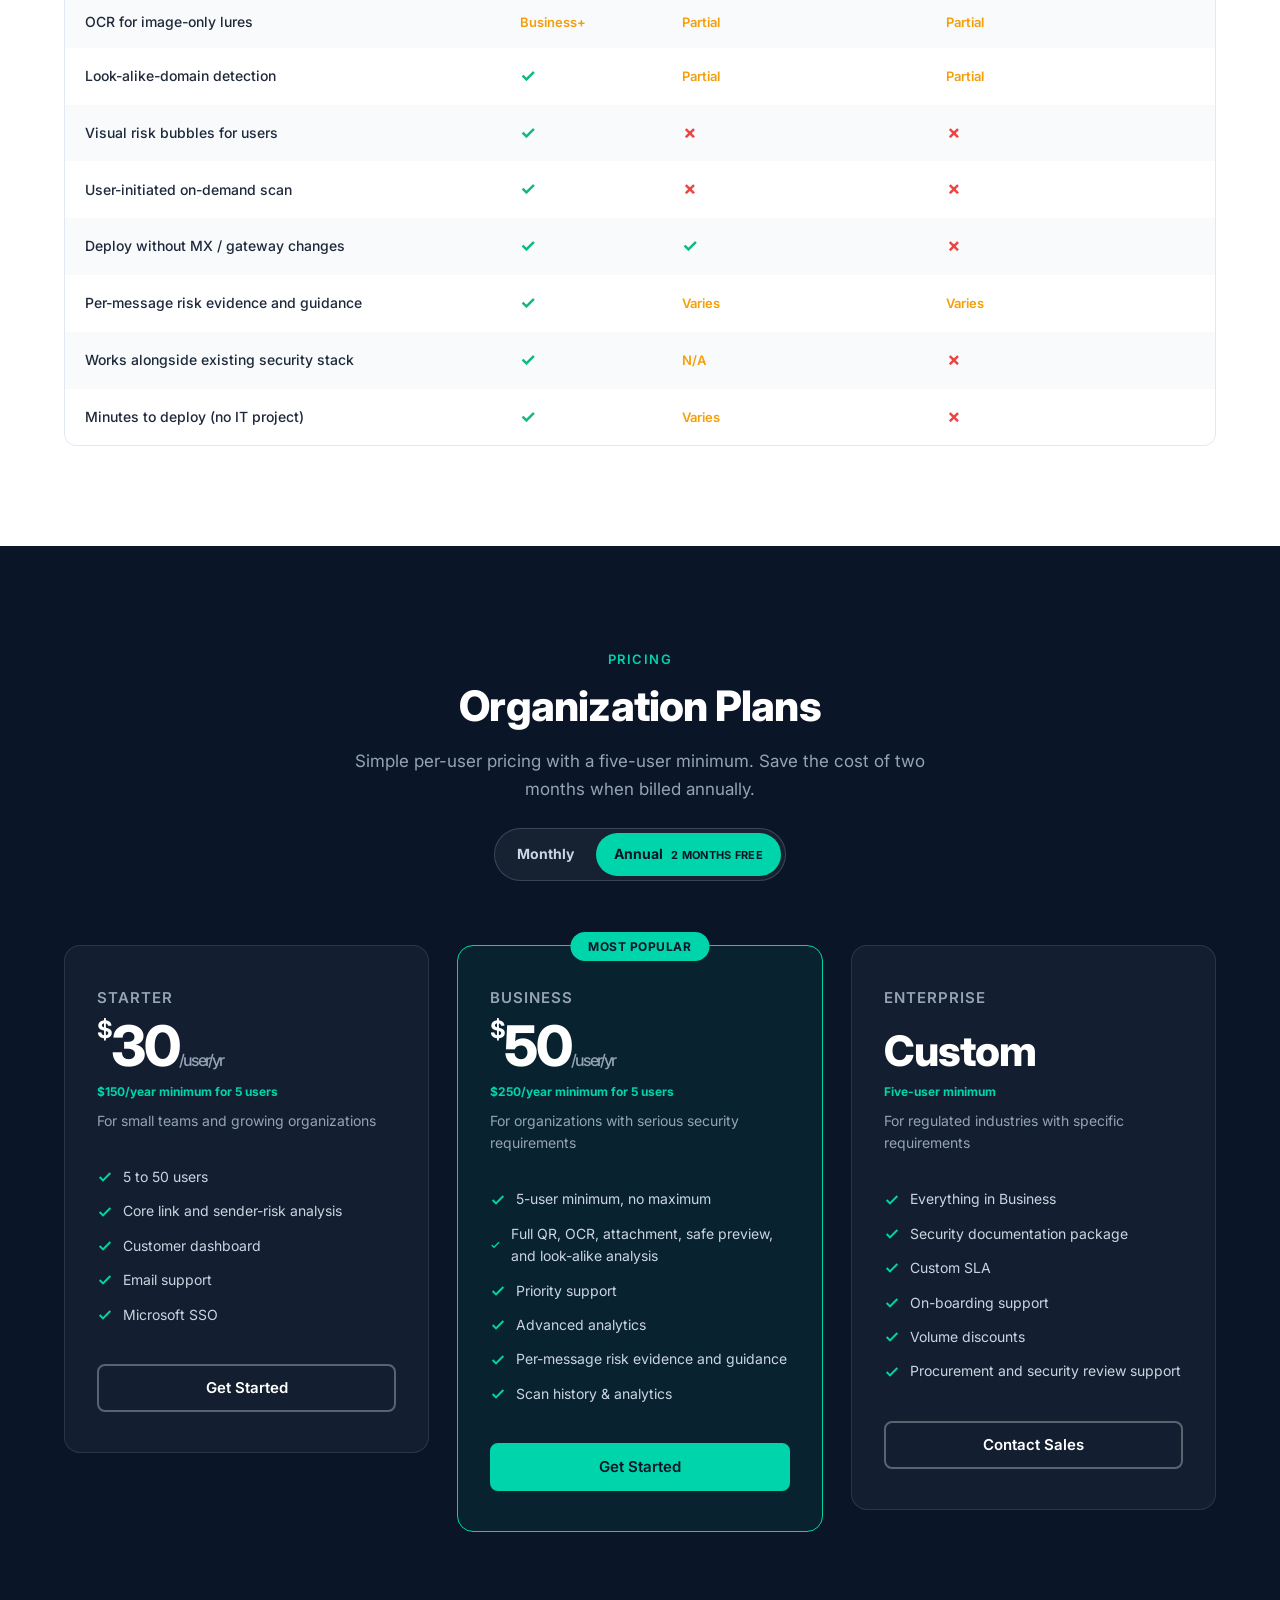
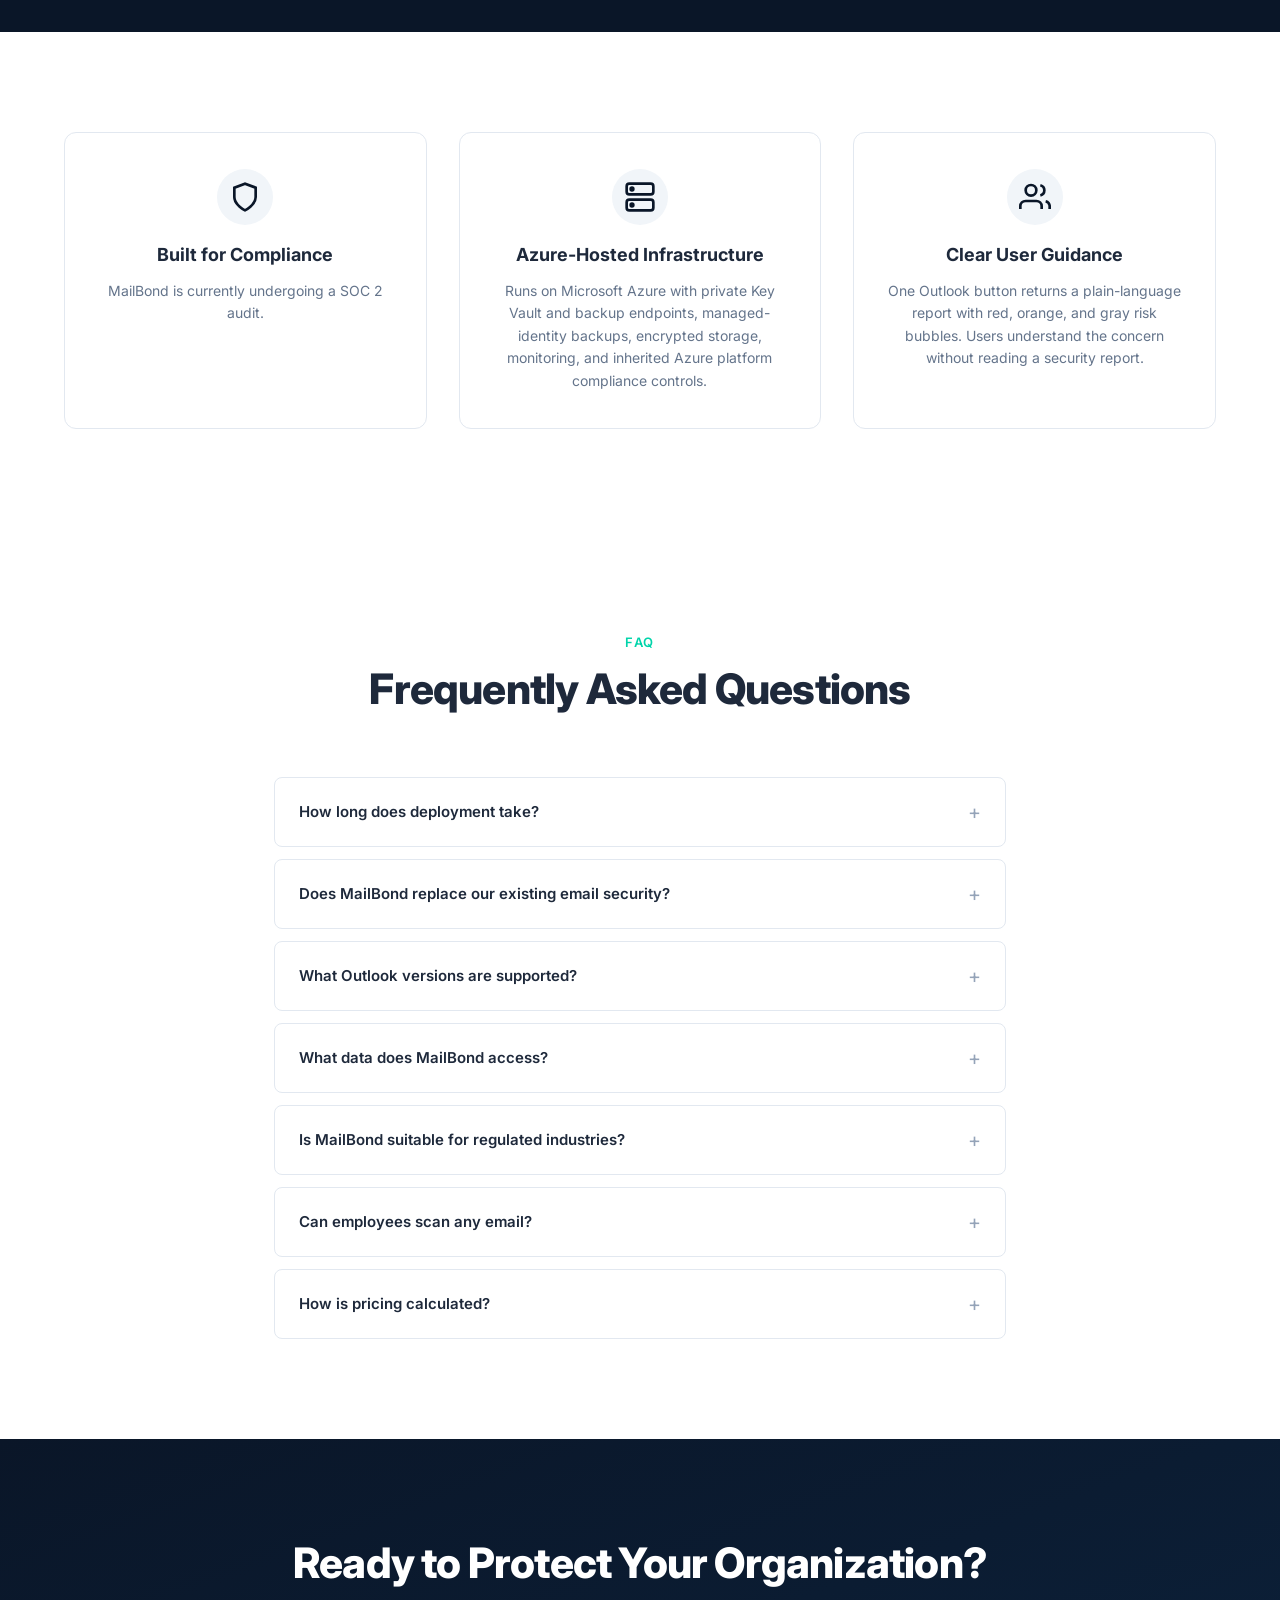
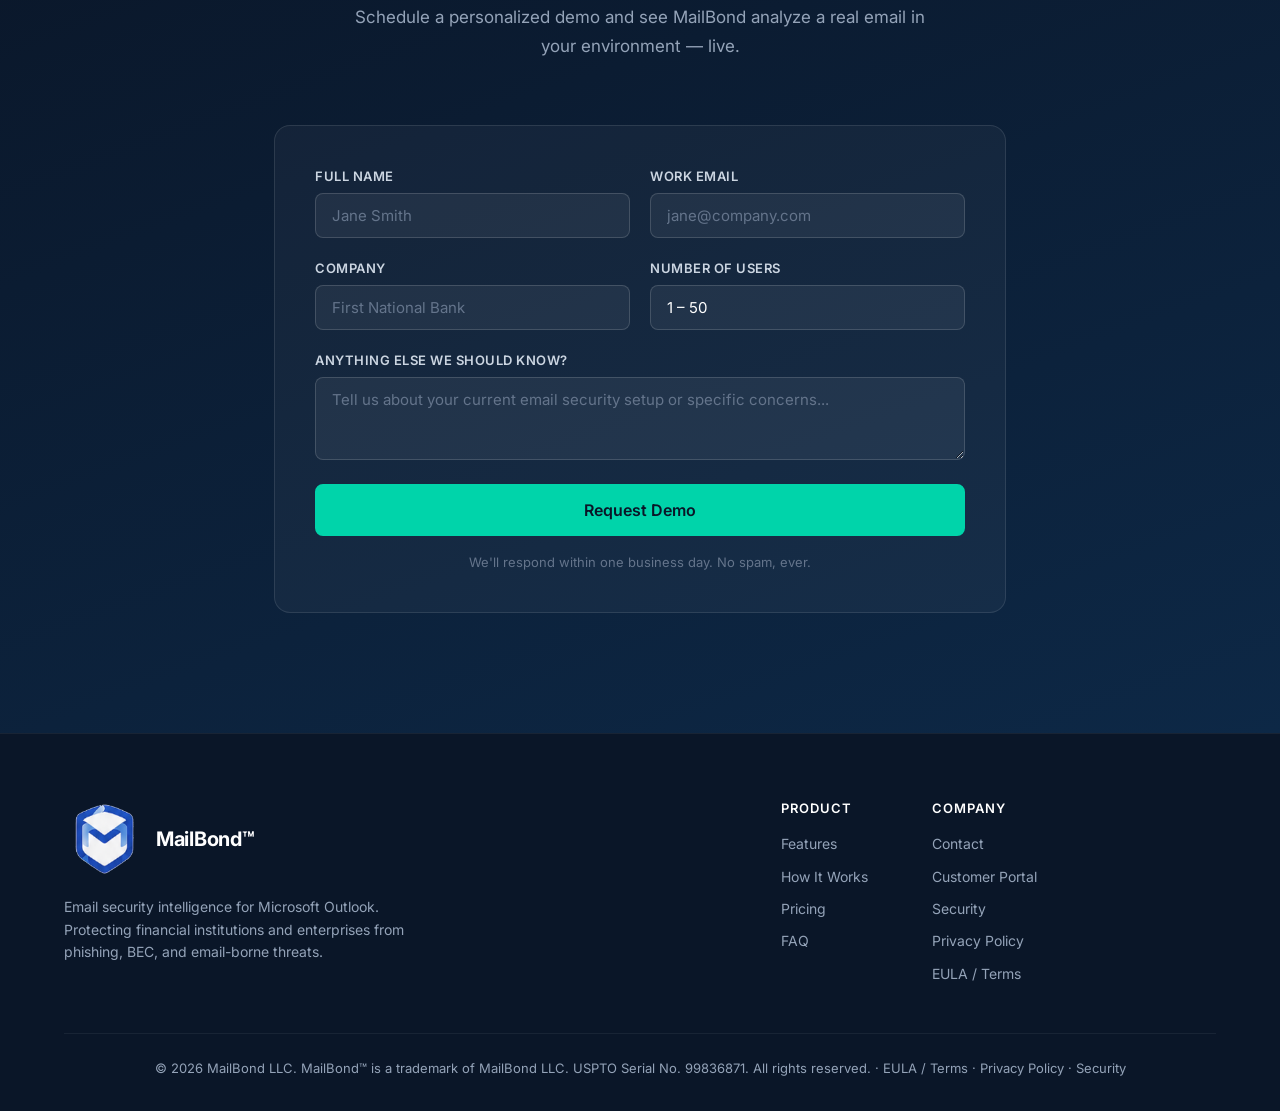
==== commit d2817023: "Add organization billing options Co-authored-by: Copilot <223556219+Copilot@users.noreply.github.com" ====
--- a/index.html
+++ b/index.html
@@ -388,16 +388,25 @@
     <div class="container">
       <div class="section-header">
         <span class="section-tag tag-light">Pricing</span>
-        <h2>Simple, Transparent Pricing</h2>
-        <p class="section-sub">No hidden fees. No per-incident charges. Predictable cost that scales with your organization.</p>
+        <h2>Organization Plans</h2>
+        <p class="section-sub">Simple per-user pricing with a five-user minimum. Save the cost of two months when billed annually.</p>
+        <div class="billing-toggle" role="group" aria-label="Billing frequency">
+          <button class="billing-toggle-option" type="button" data-billing-period="monthly" aria-pressed="false">Monthly</button>
+          <button class="billing-toggle-option active" type="button" data-billing-period="annual" aria-pressed="true">
+            Annual <span>2 months free</span>
+          </button>
+        </div>
       </div>
       <div class="pricing-grid">
         <div class="pricing-card">
           <div class="pricing-tier">Starter</div>
-          <div class="pricing-price"><span class="pricing-currency">$</span>3<span class="pricing-period">/user/mo</span></div>
+          <div class="pricing-price">
+            <span class="pricing-currency">$</span><span class="pricing-amount" data-monthly="3" data-annual="30">30</span><span class="pricing-period" data-monthly="/user/mo" data-annual="/user/yr">/user/yr</span>
+          </div>
+          <div class="pricing-billing-note" data-monthly="$15/month minimum for 5 users" data-annual="$150/year minimum for 5 users">$150/year minimum for 5 users</div>
           <div class="pricing-desc">For small teams and growing organizations</div>
           <ul class="pricing-features">
-            <li><svg width="16" height="16" viewBox="0 0 24 24" fill="none" stroke="#00d4aa" stroke-width="3"><polyline points="20 6 9 17 4 12"/></svg> Up to 50 users</li>
+            <li><svg width="16" height="16" viewBox="0 0 24 24" fill="none" stroke="#00d4aa" stroke-width="3"><polyline points="20 6 9 17 4 12"/></svg> 5 to 50 users</li>
             <li><svg width="16" height="16" viewBox="0 0 24 24" fill="none" stroke="#00d4aa" stroke-width="3"><polyline points="20 6 9 17 4 12"/></svg> Core link and sender-risk analysis</li>
             <li><svg width="16" height="16" viewBox="0 0 24 24" fill="none" stroke="#00d4aa" stroke-width="3"><polyline points="20 6 9 17 4 12"/></svg> Customer dashboard</li>
             <li><svg width="16" height="16" viewBox="0 0 24 24" fill="none" stroke="#00d4aa" stroke-width="3"><polyline points="20 6 9 17 4 12"/></svg> Email support</li>
@@ -408,10 +417,13 @@
         <div class="pricing-card pricing-card-featured">
           <div class="pricing-badge">Most Popular</div>
           <div class="pricing-tier">Business</div>
-          <div class="pricing-price"><span class="pricing-currency">$</span>5<span class="pricing-period">/user/mo</span></div>
+          <div class="pricing-price">
+            <span class="pricing-currency">$</span><span class="pricing-amount" data-monthly="5" data-annual="50">50</span><span class="pricing-period" data-monthly="/user/mo" data-annual="/user/yr">/user/yr</span>
+          </div>
+          <div class="pricing-billing-note" data-monthly="$25/month minimum for 5 users" data-annual="$250/year minimum for 5 users">$250/year minimum for 5 users</div>
           <div class="pricing-desc">For organizations with serious security requirements</div>
           <ul class="pricing-features">
-            <li><svg width="16" height="16" viewBox="0 0 24 24" fill="none" stroke="#00d4aa" stroke-width="3"><polyline points="20 6 9 17 4 12"/></svg> Unlimited users</li>
+            <li><svg width="16" height="16" viewBox="0 0 24 24" fill="none" stroke="#00d4aa" stroke-width="3"><polyline points="20 6 9 17 4 12"/></svg> 5-user minimum, no maximum</li>
             <li><svg width="16" height="16" viewBox="0 0 24 24" fill="none" stroke="#00d4aa" stroke-width="3"><polyline points="20 6 9 17 4 12"/></svg> Full QR, OCR, attachment, safe preview, and look-alike analysis</li>
             <li><svg width="16" height="16" viewBox="0 0 24 24" fill="none" stroke="#00d4aa" stroke-width="3"><polyline points="20 6 9 17 4 12"/></svg> Priority support</li>
             <li><svg width="16" height="16" viewBox="0 0 24 24" fill="none" stroke="#00d4aa" stroke-width="3"><polyline points="20 6 9 17 4 12"/></svg> Advanced analytics</li>
@@ -423,6 +435,7 @@
         <div class="pricing-card">
           <div class="pricing-tier">Enterprise</div>
           <div class="pricing-price"><span class="pricing-custom">Custom</span></div>
+          <div class="pricing-billing-note">Five-user minimum</div>
           <div class="pricing-desc">For regulated industries with specific requirements</div>
           <ul class="pricing-features">
             <li><svg width="16" height="16" viewBox="0 0 24 24" fill="none" stroke="#00d4aa" stroke-width="3"><polyline points="20 6 9 17 4 12"/></svg> Everything in Business</li>
--- a/css/style.css
+++ b/css/style.css
@@ -283,6 +283,25 @@
 .partial { color: var(--orange); font-weight: 600; font-size: 13px; }
 
 /* ---------- Pricing ---------- */
+.billing-toggle {
+  display: inline-flex; gap: 4px; margin-top: 24px; padding: 4px;
+  border: 1px solid rgba(255,255,255,.16); border-radius: 999px;
+  background: rgba(255,255,255,.05);
+}
+.billing-toggle-option {
+  border: 0; border-radius: 999px; padding: 10px 18px;
+  background: transparent; color: var(--gray-300); cursor: pointer;
+  font: inherit; font-size: 14px; font-weight: 700;
+}
+.billing-toggle-option span {
+  margin-left: 5px; color: var(--accent); font-size: 11px;
+  text-transform: uppercase; letter-spacing: .3px;
+}
+.billing-toggle-option.active {
+  background: var(--accent); color: var(--navy);
+}
+.billing-toggle-option.active span { color: var(--navy); }
+.billing-toggle-option:focus-visible { outline: 3px solid rgba(0,212,170,.4); outline-offset: 2px; }
 .pricing-grid { display: grid; grid-template-columns: repeat(3, 1fr); gap: 28px; align-items: start; }
 .pricing-card {
   background: rgba(255,255,255,.04); border: 1px solid rgba(255,255,255,.1);
@@ -306,6 +325,7 @@
 .pricing-price { font-size: 56px; font-weight: 800; color: var(--white); letter-spacing: -2px; line-height: 1; }
 .pricing-period { font-size: 16px; font-weight: 500; color: var(--gray-400); }
 .pricing-custom { font-size: 42px; font-weight: 800; color: var(--white); letter-spacing: -1px; }
+.pricing-billing-note { min-height: 20px; margin-bottom: 8px; color: var(--accent); font-size: 12px; font-weight: 700; }
 .pricing-desc { font-size: 14px; color: var(--gray-400); margin-bottom: 28px; }
 .pricing-features { list-style: none; margin-bottom: 32px; }
 .pricing-features li {
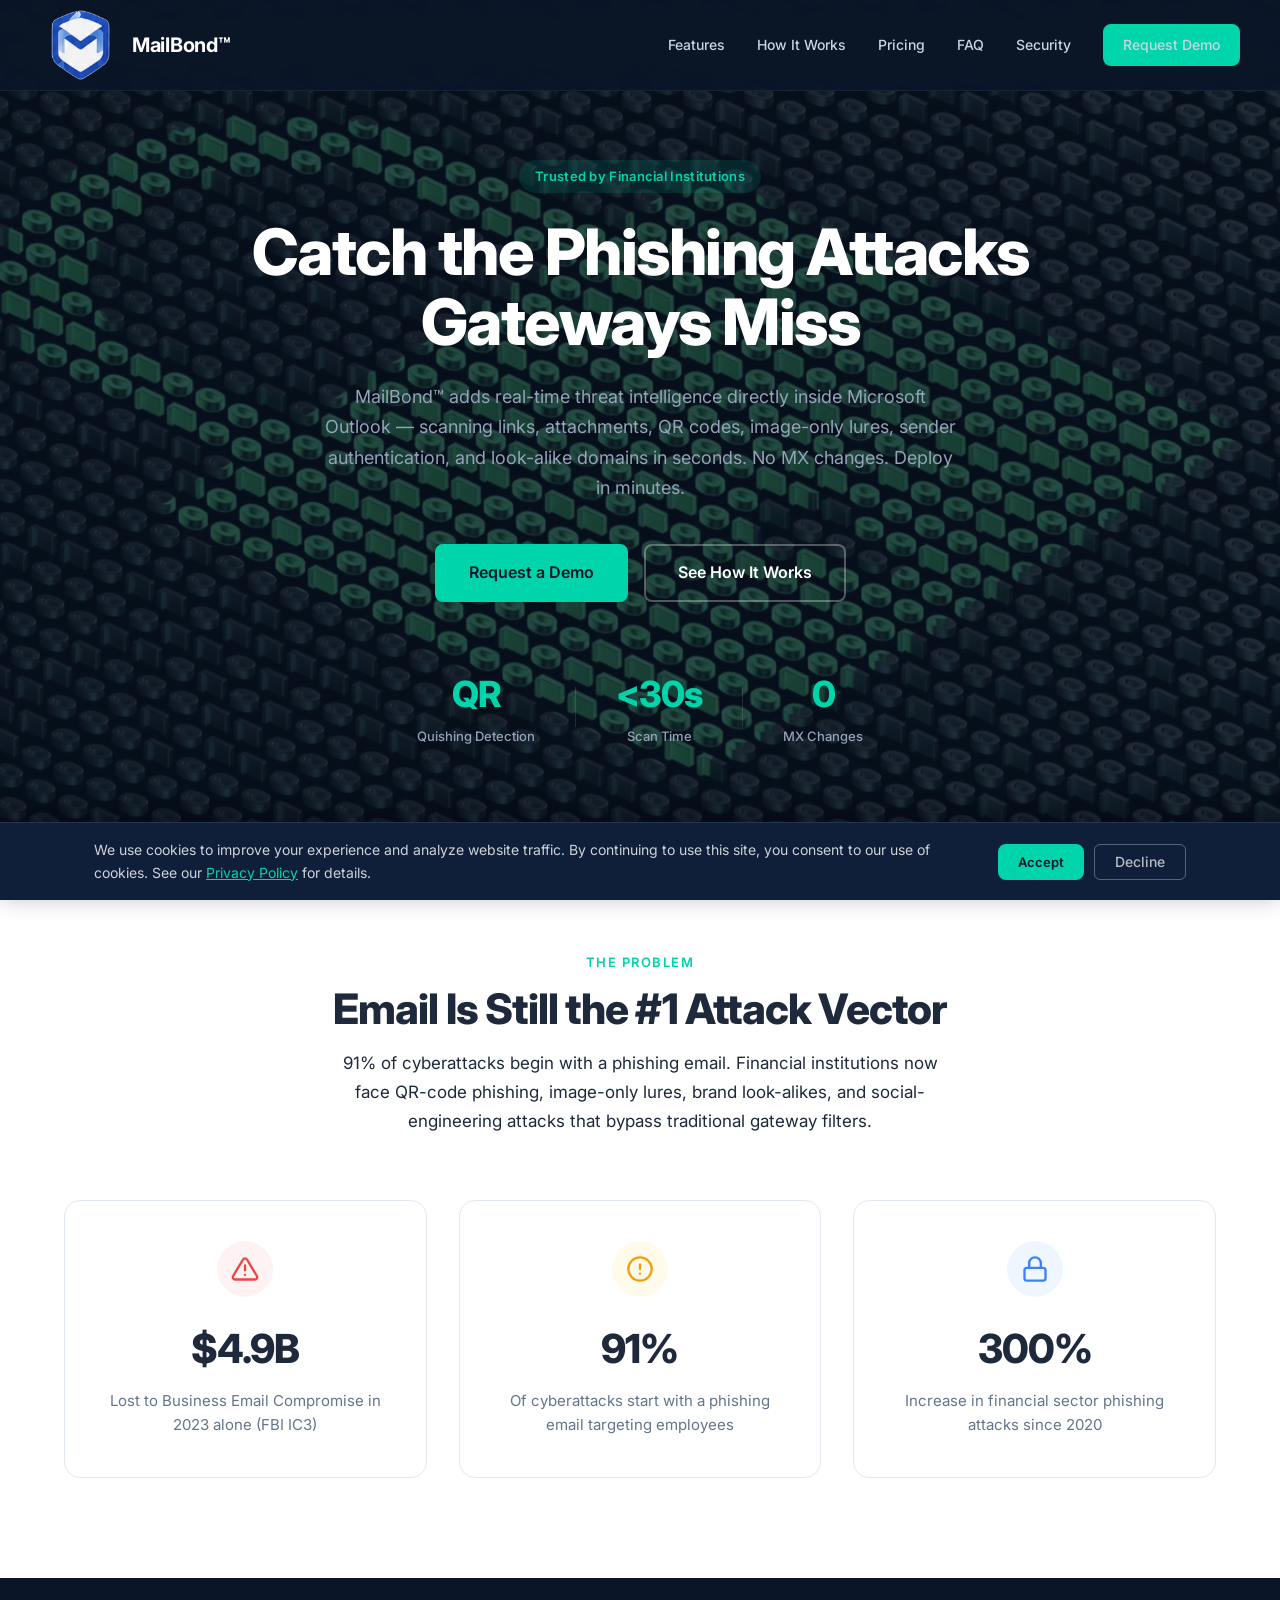
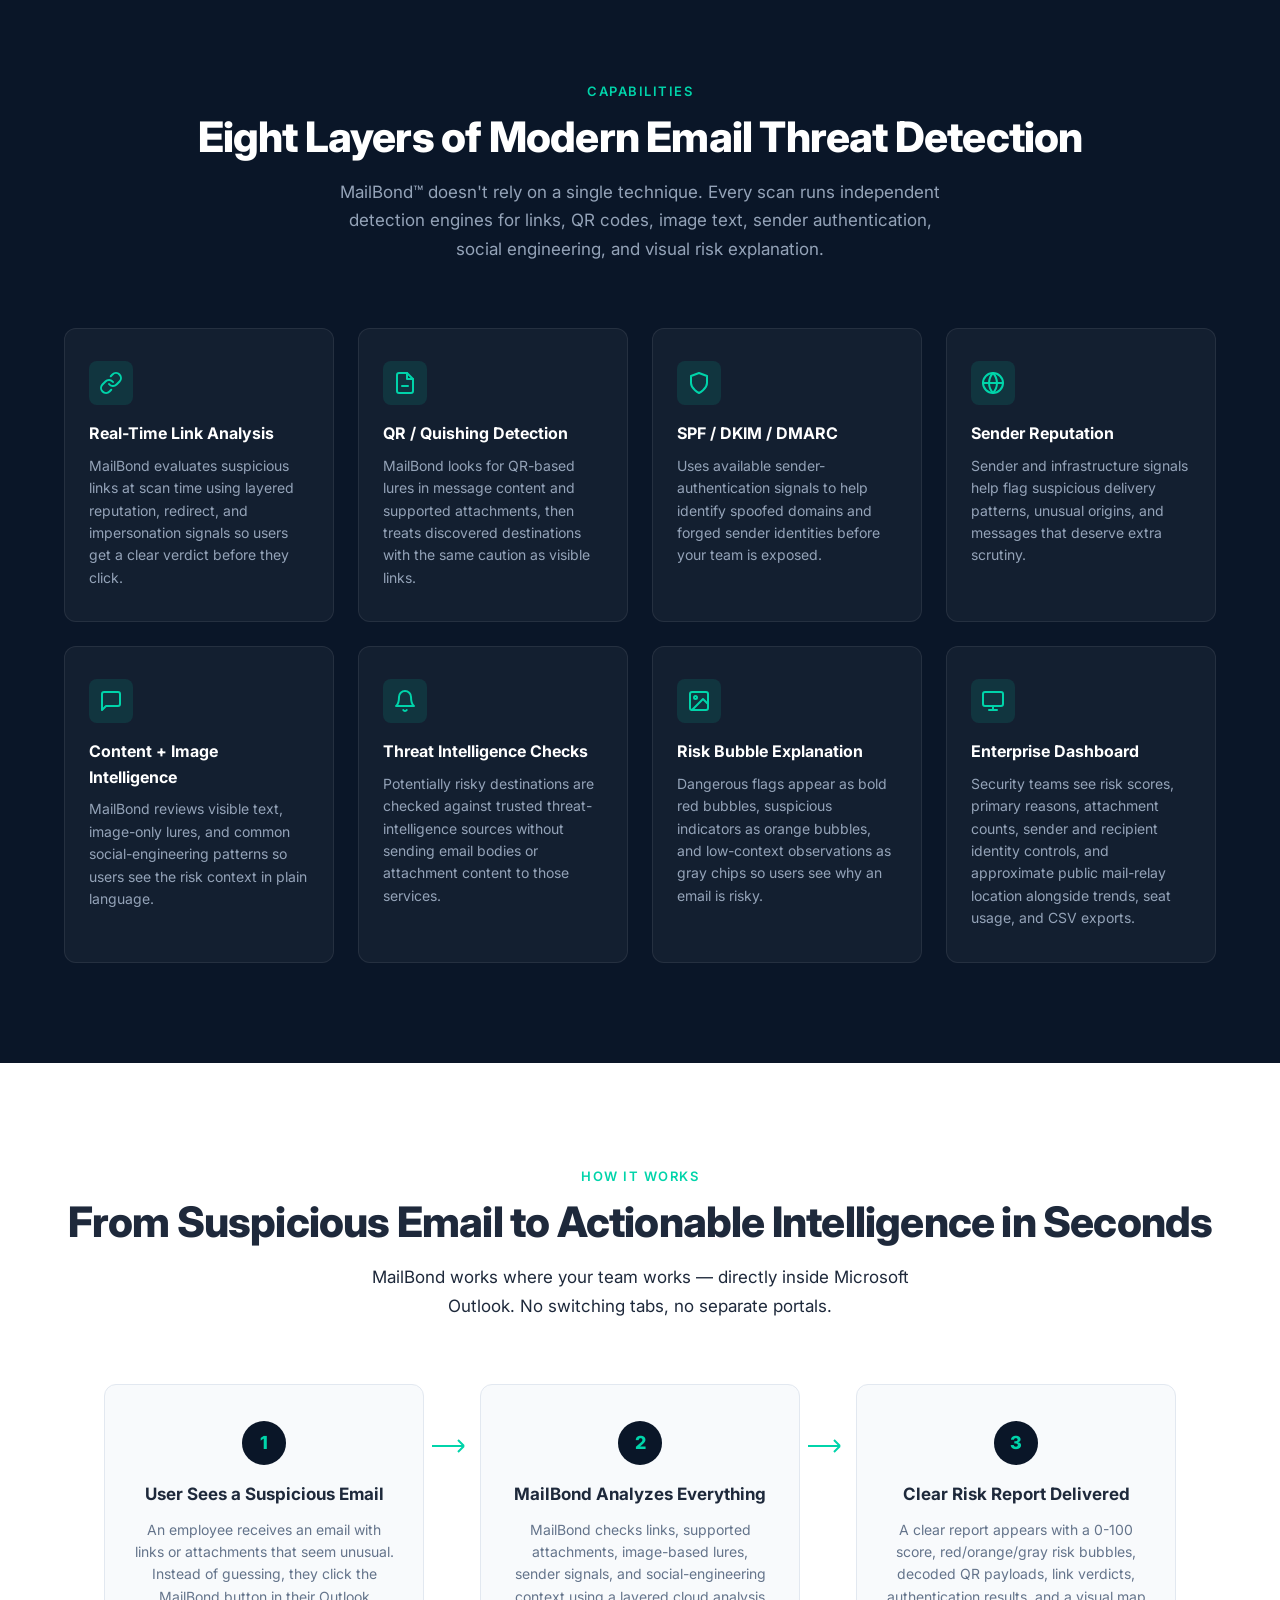
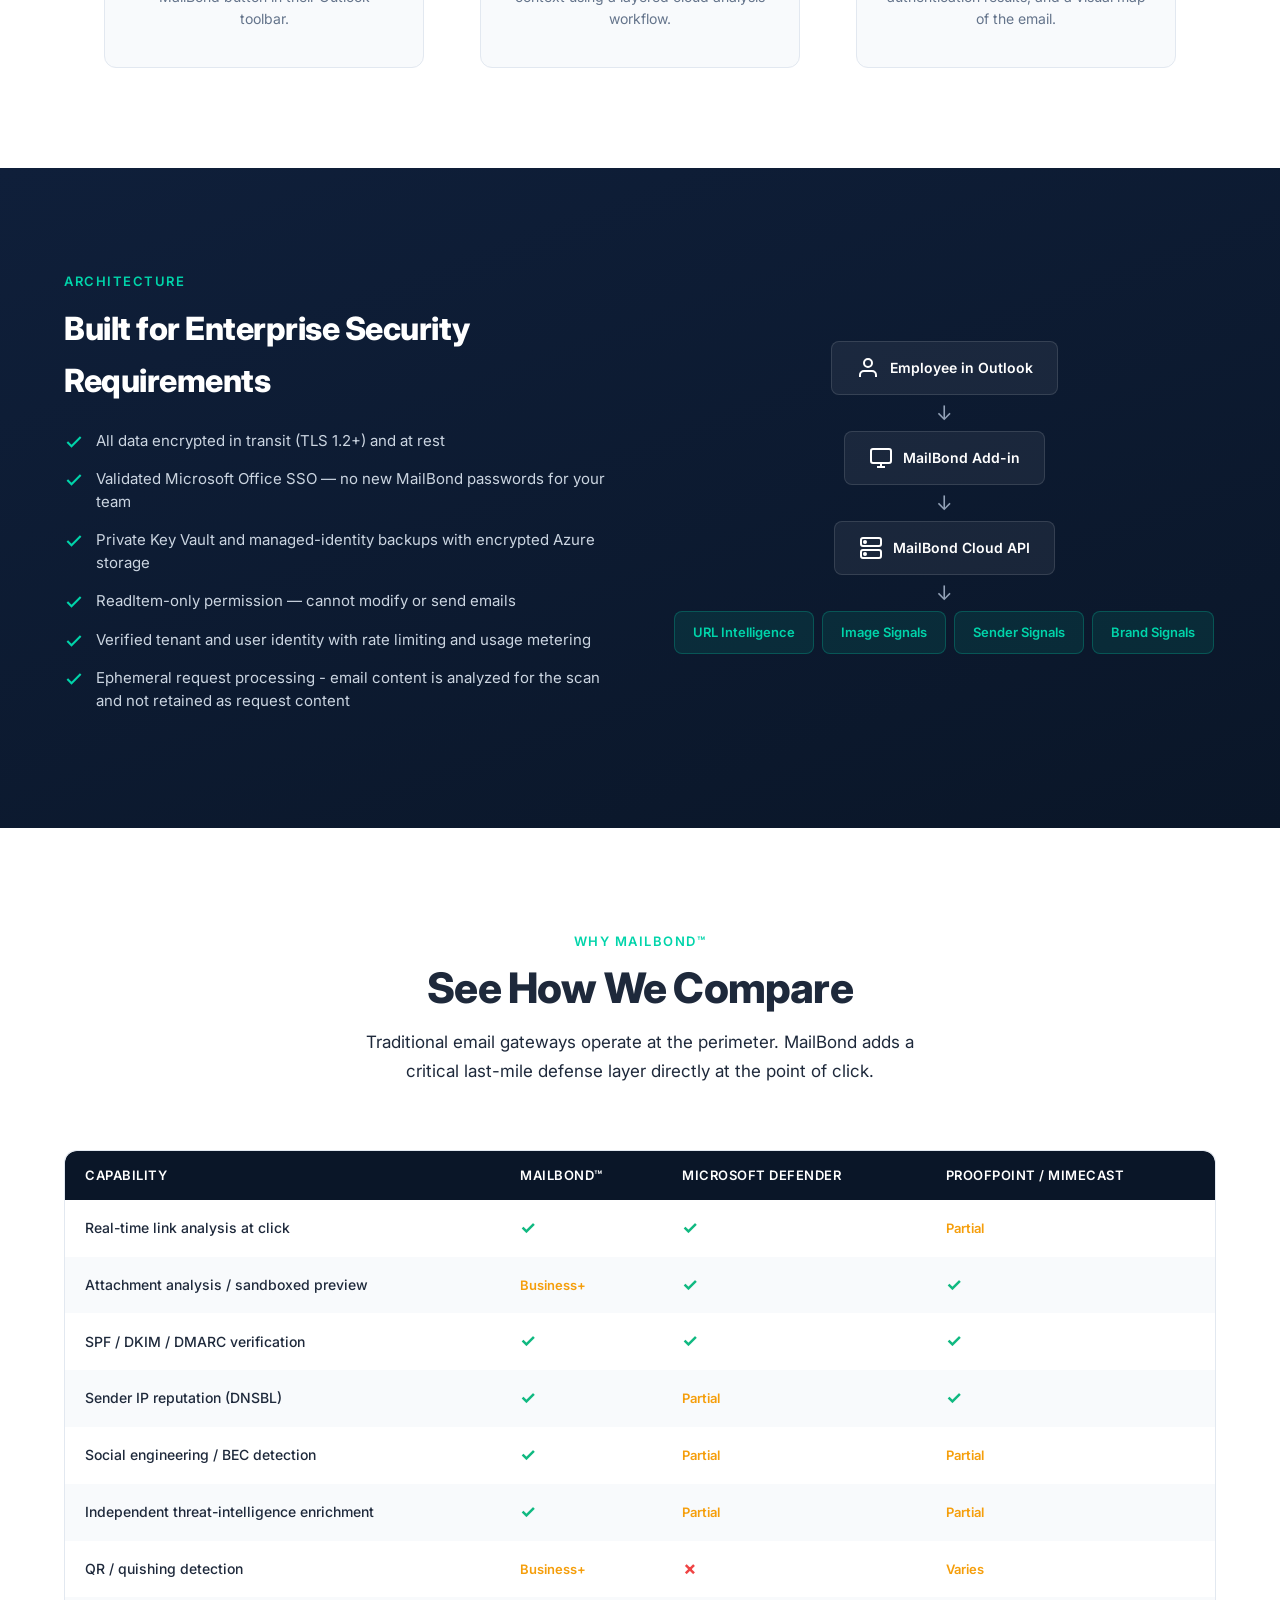
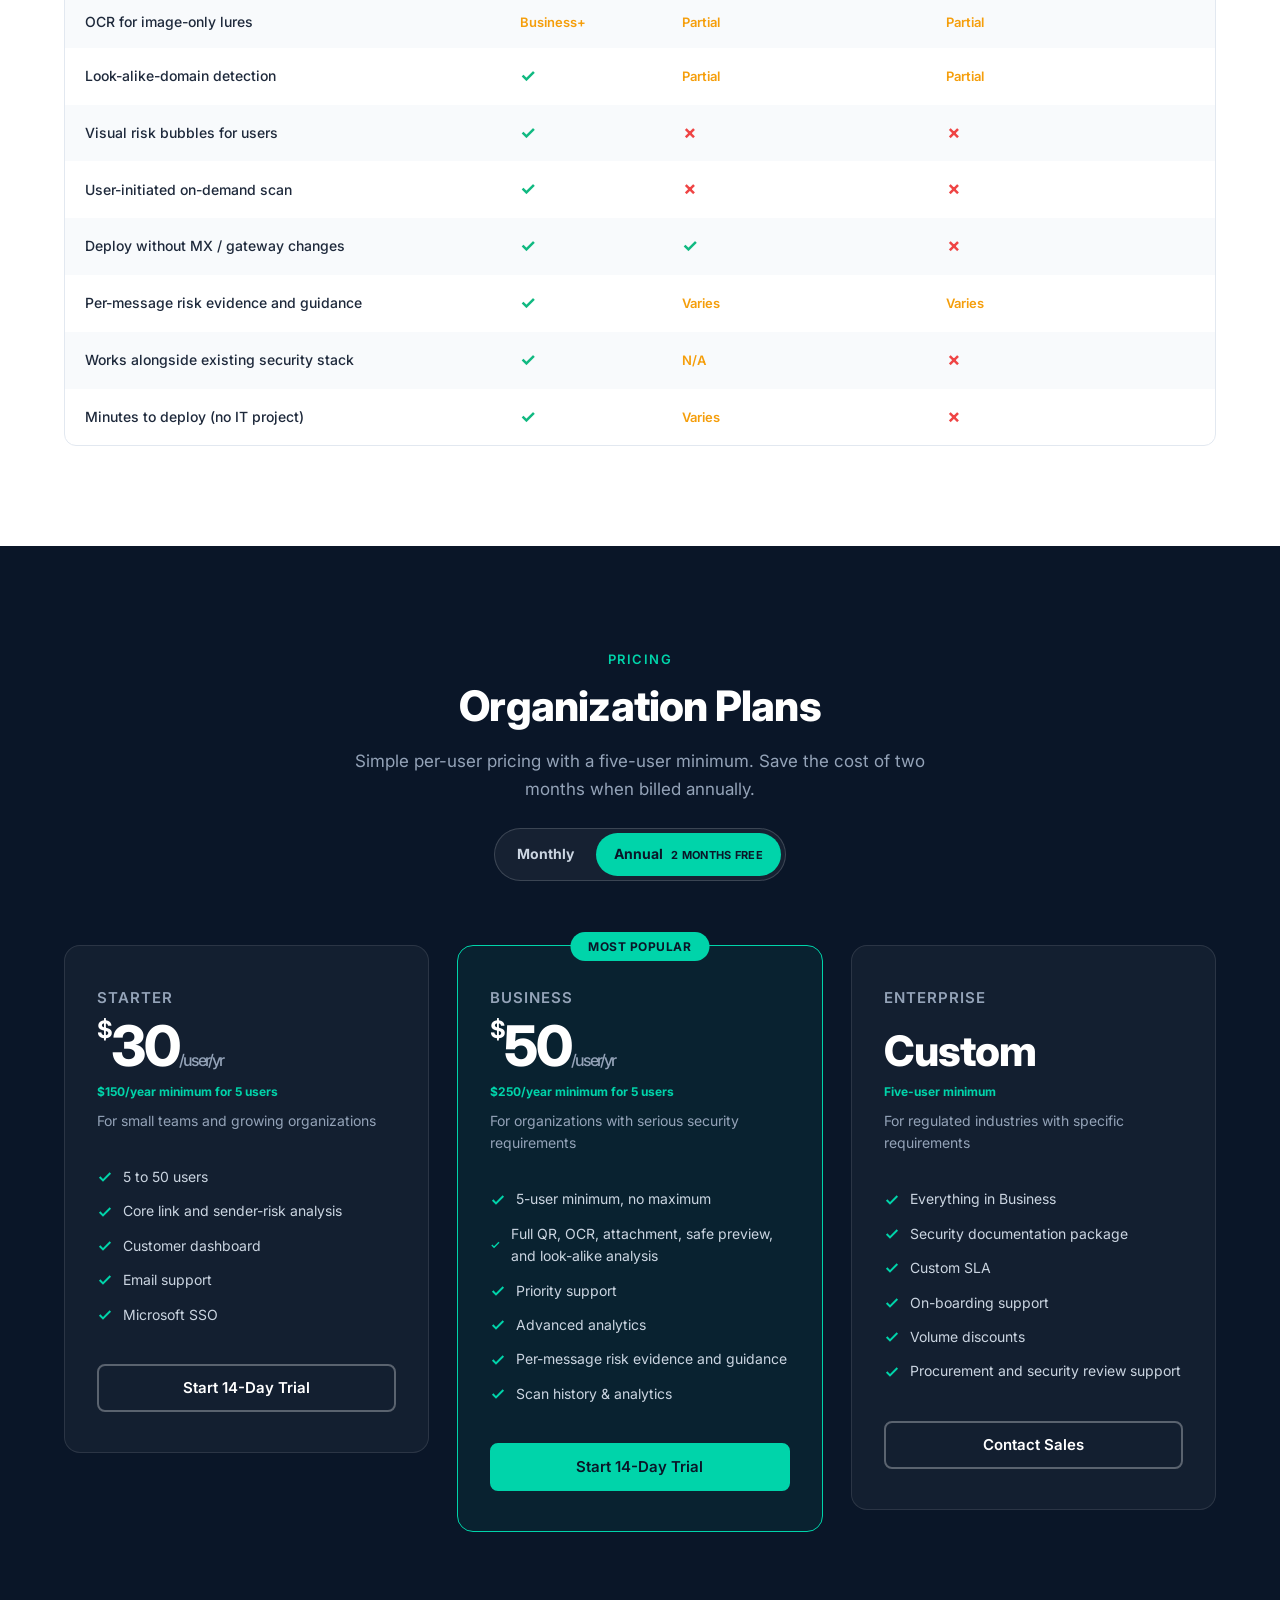
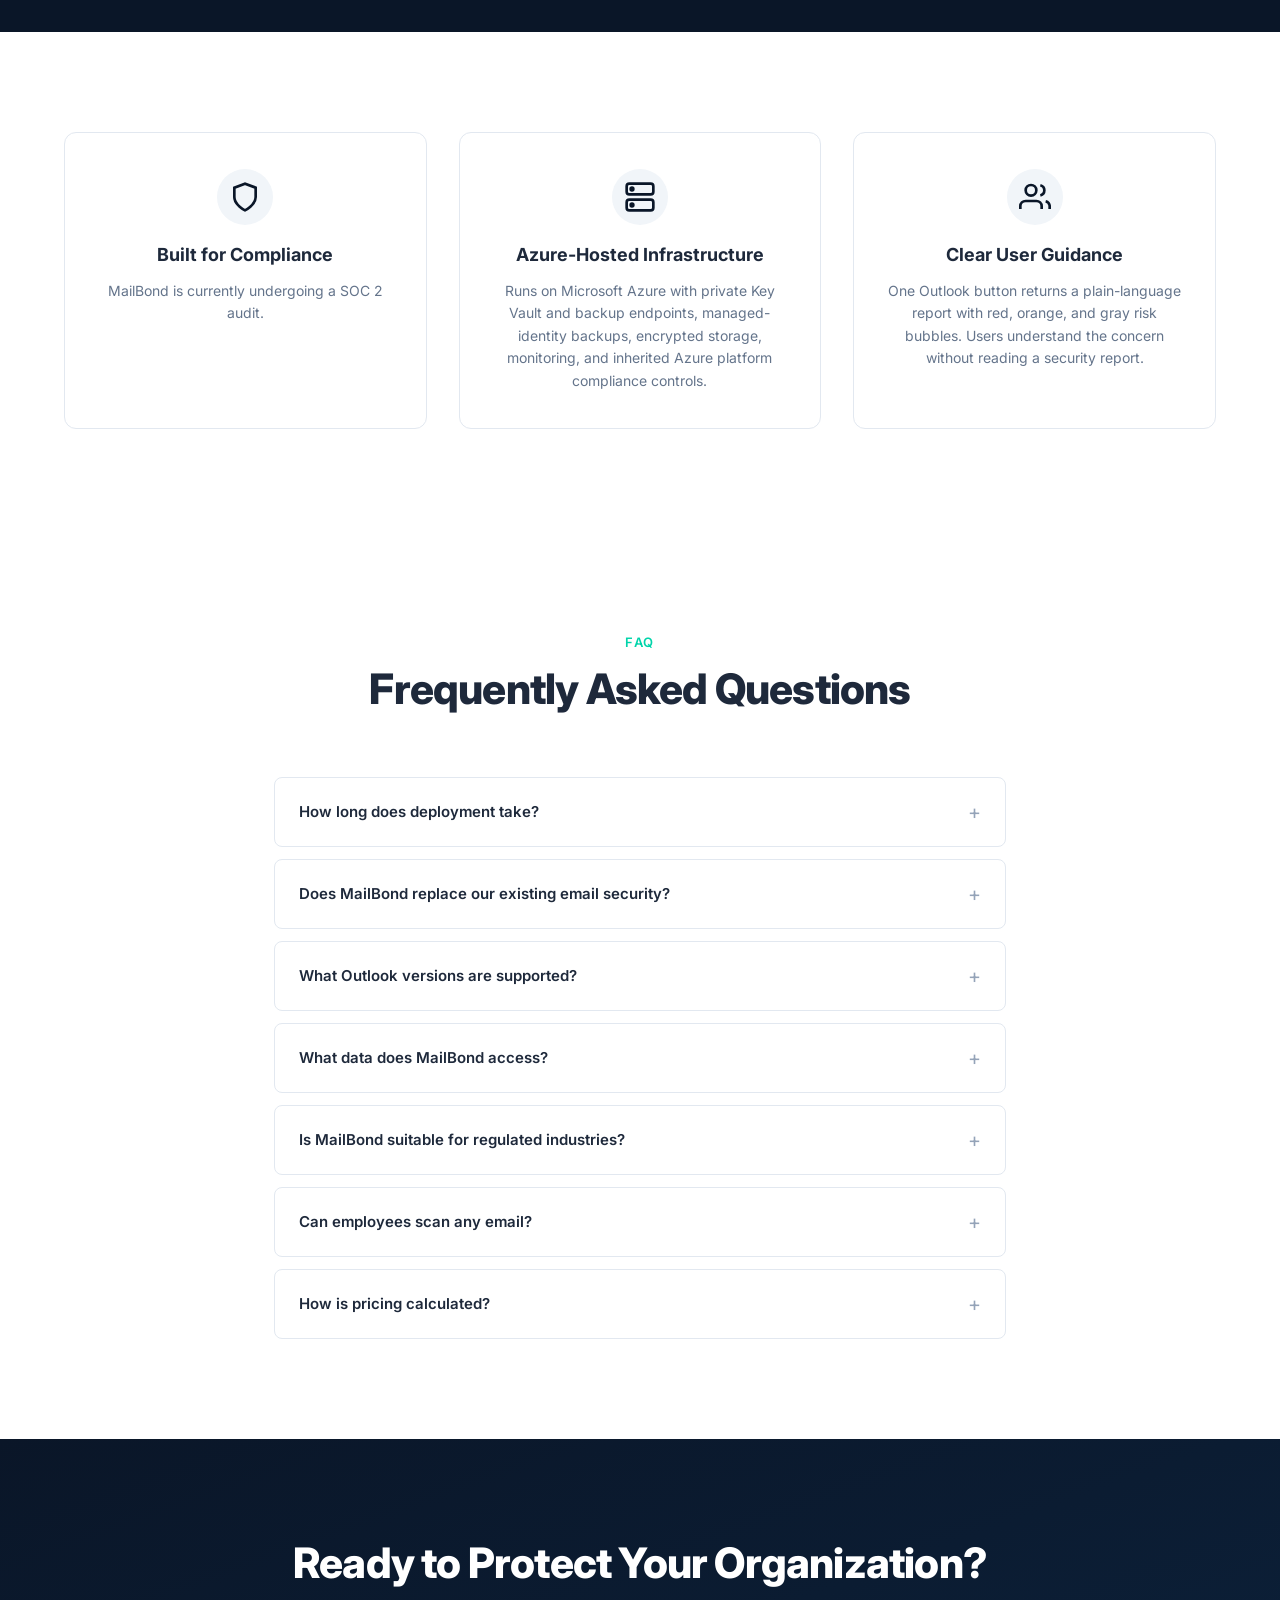
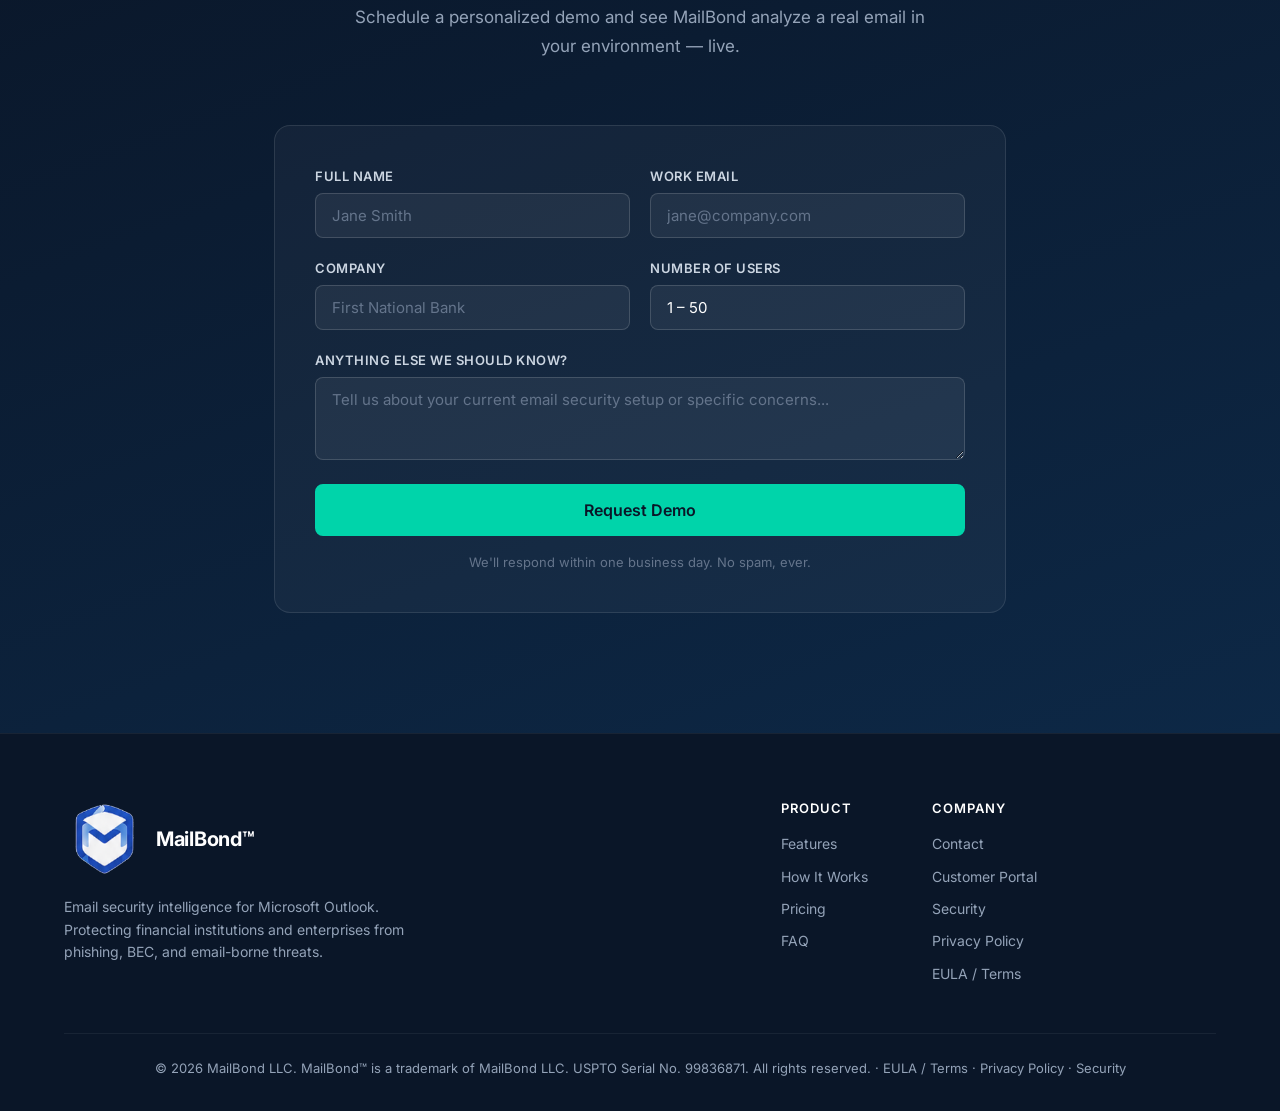
==== commit a2e66c4f: "Link organization pricing to onboarding Co-authored-by: Copilot <223556219+Copilot@users.noreply.git" ====
--- a/index.html
+++ b/index.html
@@ -412,7 +412,7 @@
             <li><svg width="16" height="16" viewBox="0 0 24 24" fill="none" stroke="#00d4aa" stroke-width="3"><polyline points="20 6 9 17 4 12"/></svg> Email support</li>
             <li><svg width="16" height="16" viewBox="0 0 24 24" fill="none" stroke="#00d4aa" stroke-width="3"><polyline points="20 6 9 17 4 12"/></svg> Microsoft SSO</li>
           </ul>
-          <a href="#contact" class="btn btn-outline btn-block">Get Started</a>
+          <a href="https://dashboard.mailbond.us/dashboard/onboarding?tier=starter&amp;billing=year&amp;users=5" class="btn btn-outline btn-block pricing-onboarding-link" data-plan="starter">Start 14-Day Trial</a>
         </div>
         <div class="pricing-card pricing-card-featured">
           <div class="pricing-badge">Most Popular</div>
@@ -430,7 +430,7 @@
             <li><svg width="16" height="16" viewBox="0 0 24 24" fill="none" stroke="#00d4aa" stroke-width="3"><polyline points="20 6 9 17 4 12"/></svg> Per-message risk evidence and guidance</li>
             <li><svg width="16" height="16" viewBox="0 0 24 24" fill="none" stroke="#00d4aa" stroke-width="3"><polyline points="20 6 9 17 4 12"/></svg> Scan history &amp; analytics</li>
           </ul>
-          <a href="#contact" class="btn btn-primary btn-block">Get Started</a>
+          <a href="https://dashboard.mailbond.us/dashboard/onboarding?tier=business&amp;billing=year&amp;users=5" class="btn btn-primary btn-block pricing-onboarding-link" data-plan="business">Start 14-Day Trial</a>
         </div>
         <div class="pricing-card">
           <div class="pricing-tier">Enterprise</div>
@@ -514,7 +514,7 @@
         </details>
         <details class="faq-item">
           <summary>How is pricing calculated?</summary>
-          <p>Pricing is per user per month, billed annually. You only pay for users who need access to the add-in. Volume discounts are available for organizations with 200+ users.</p>
+          <p>Organization pricing is per user with a five-user minimum. Choose monthly billing or save the cost of two months with annual billing. Volume discounts are available for organizations with 200+ users.</p>
         </details>
       </div>
     </div>
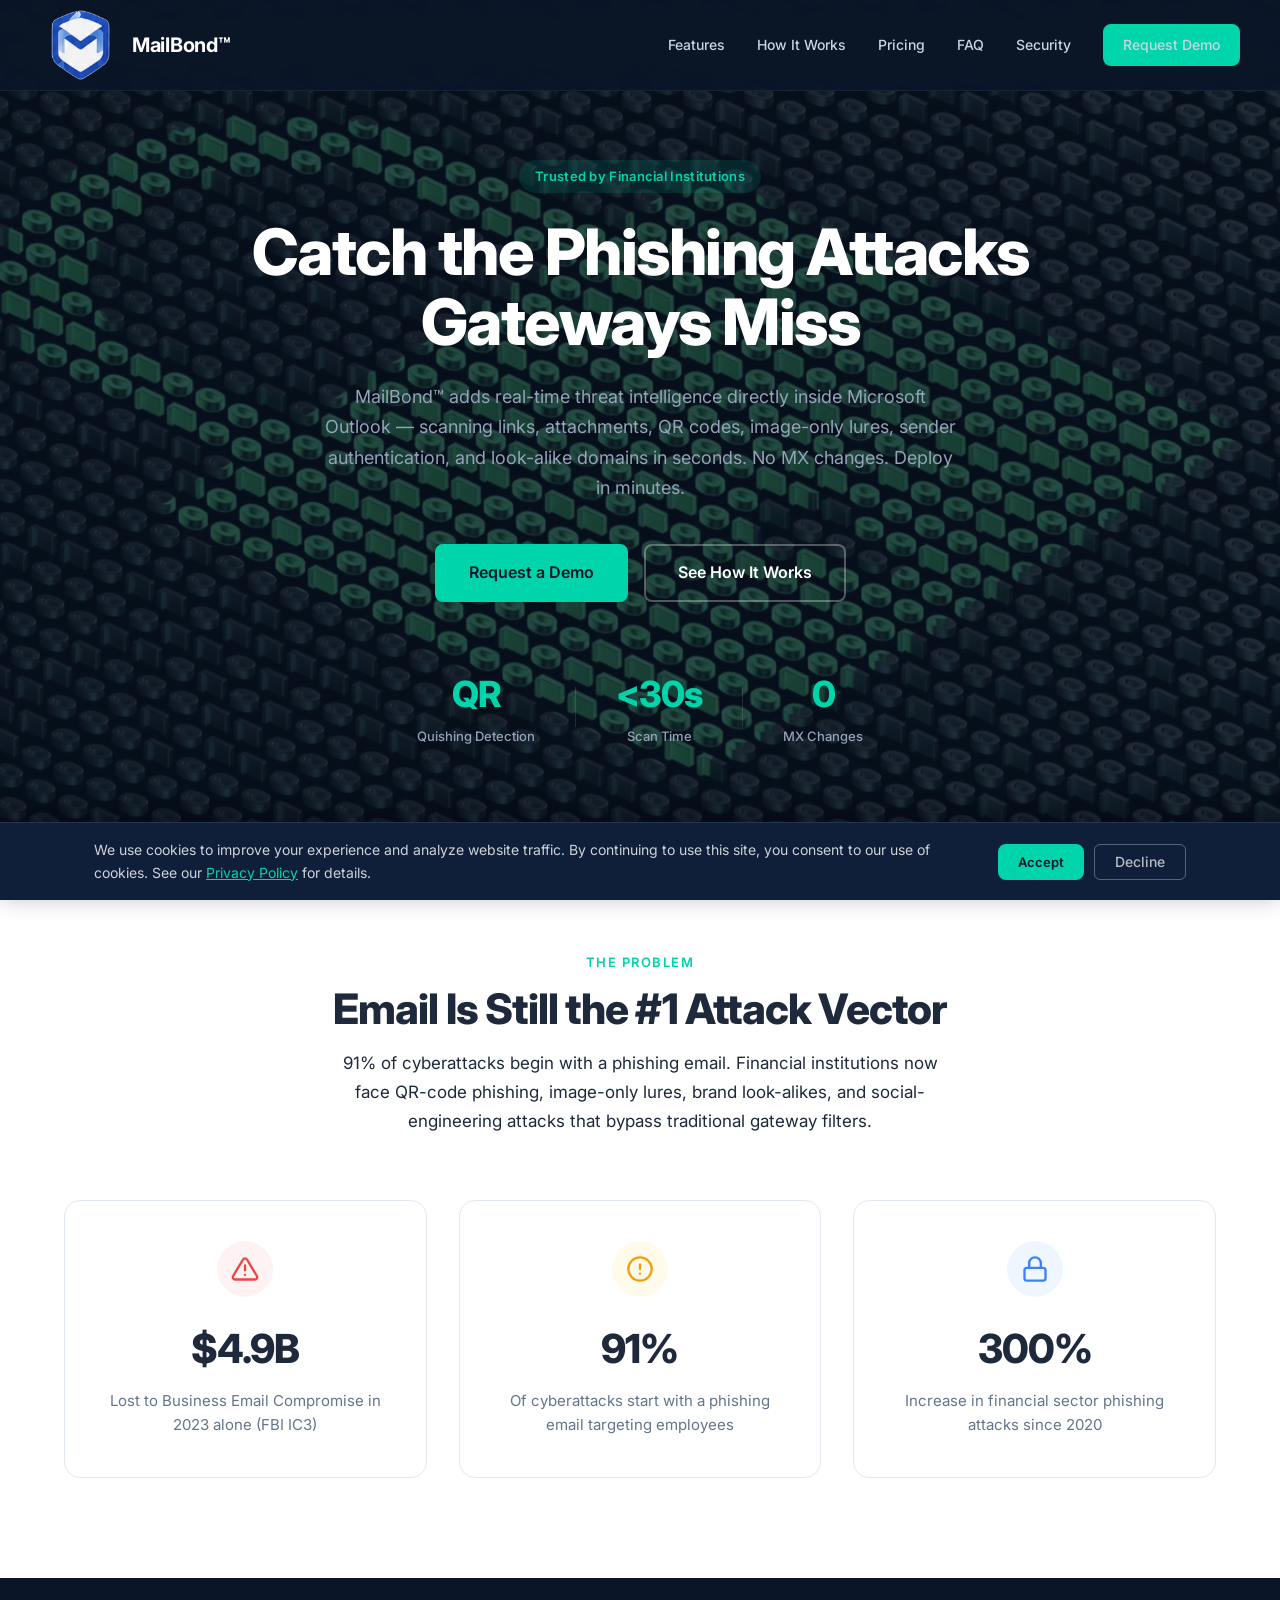
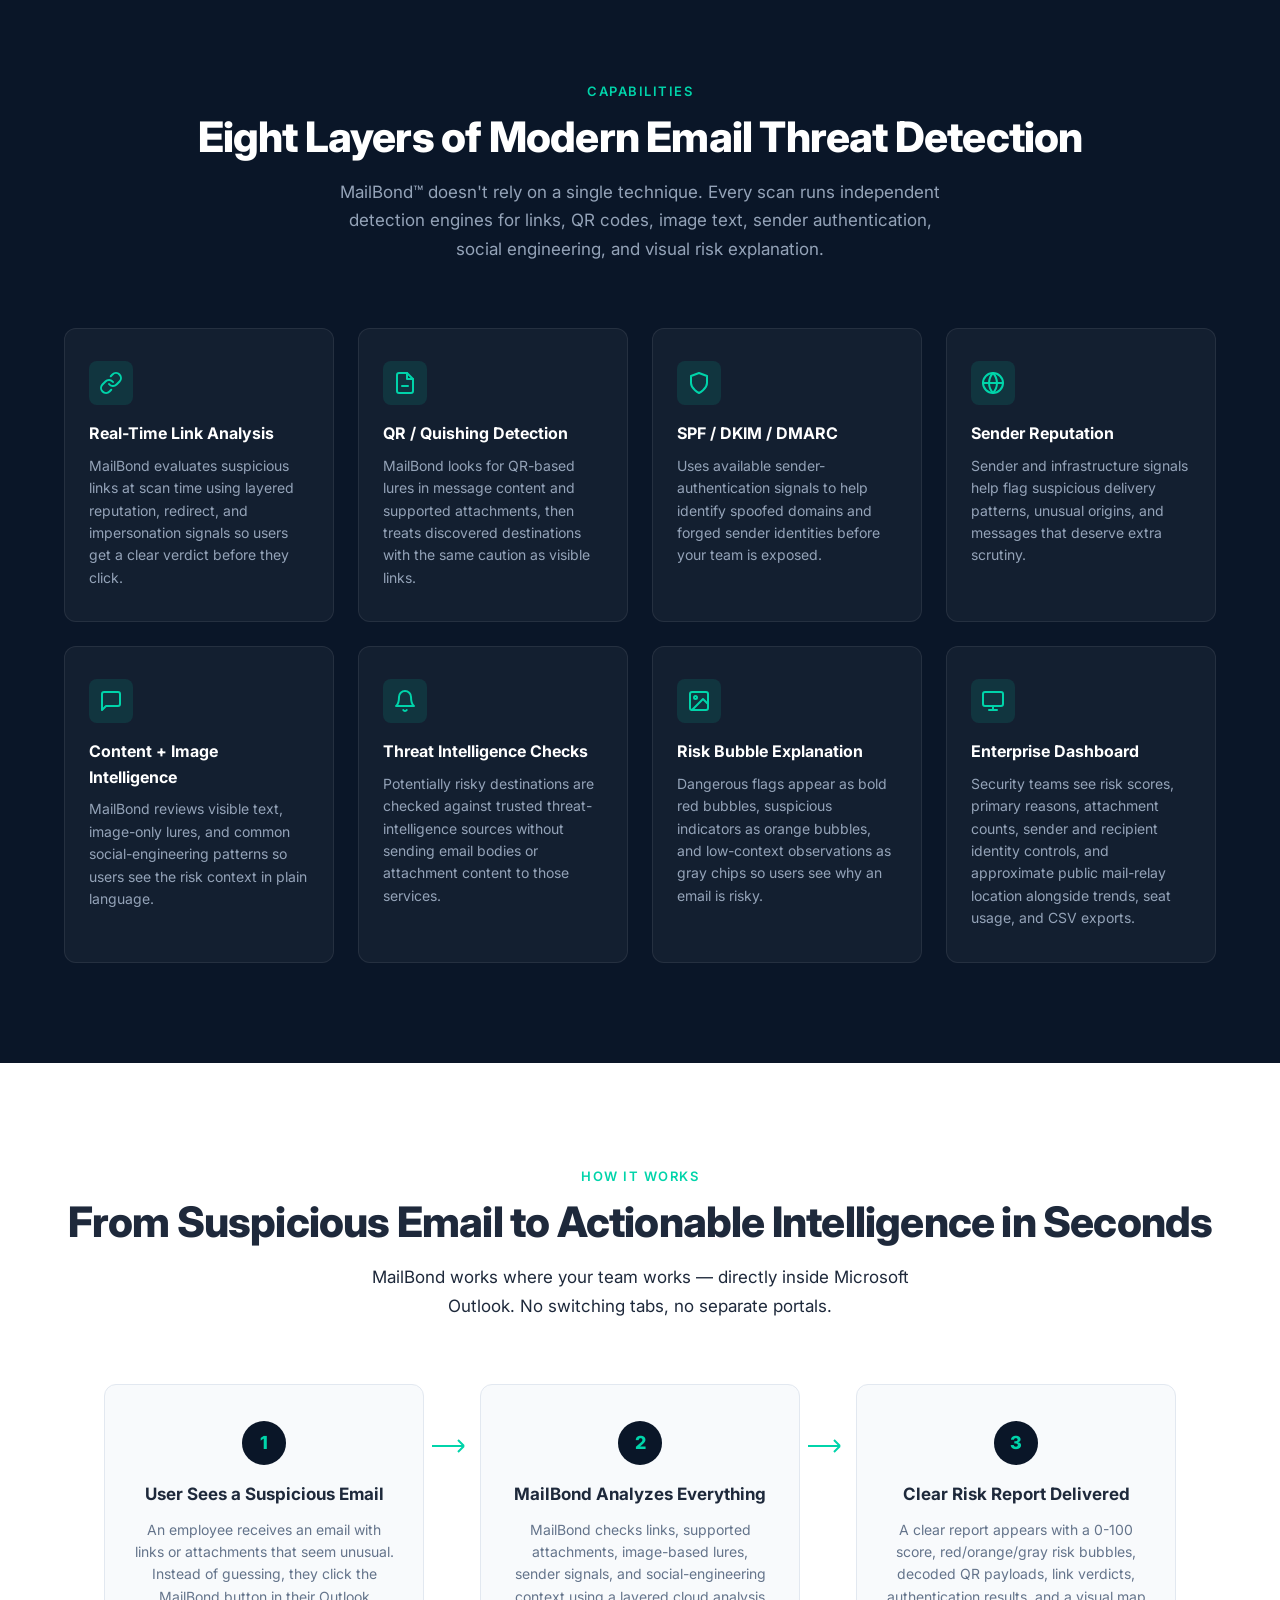
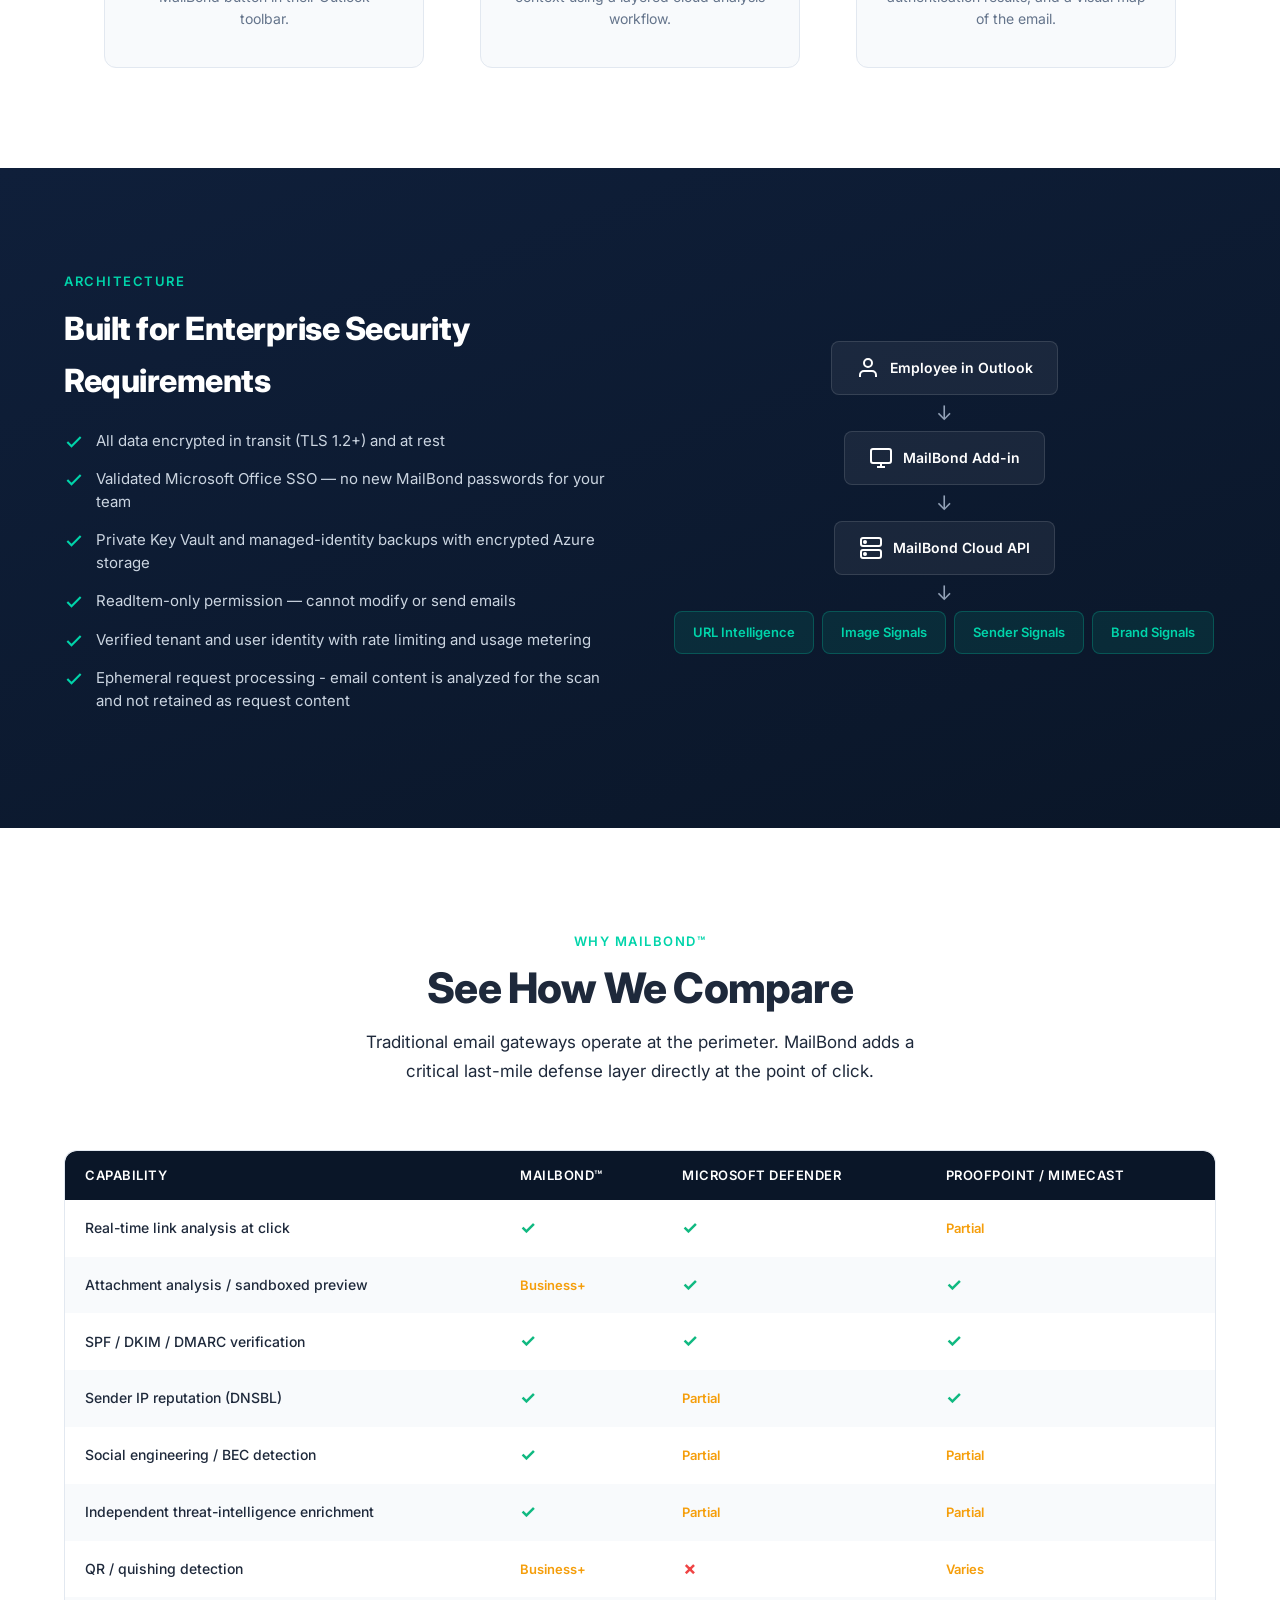
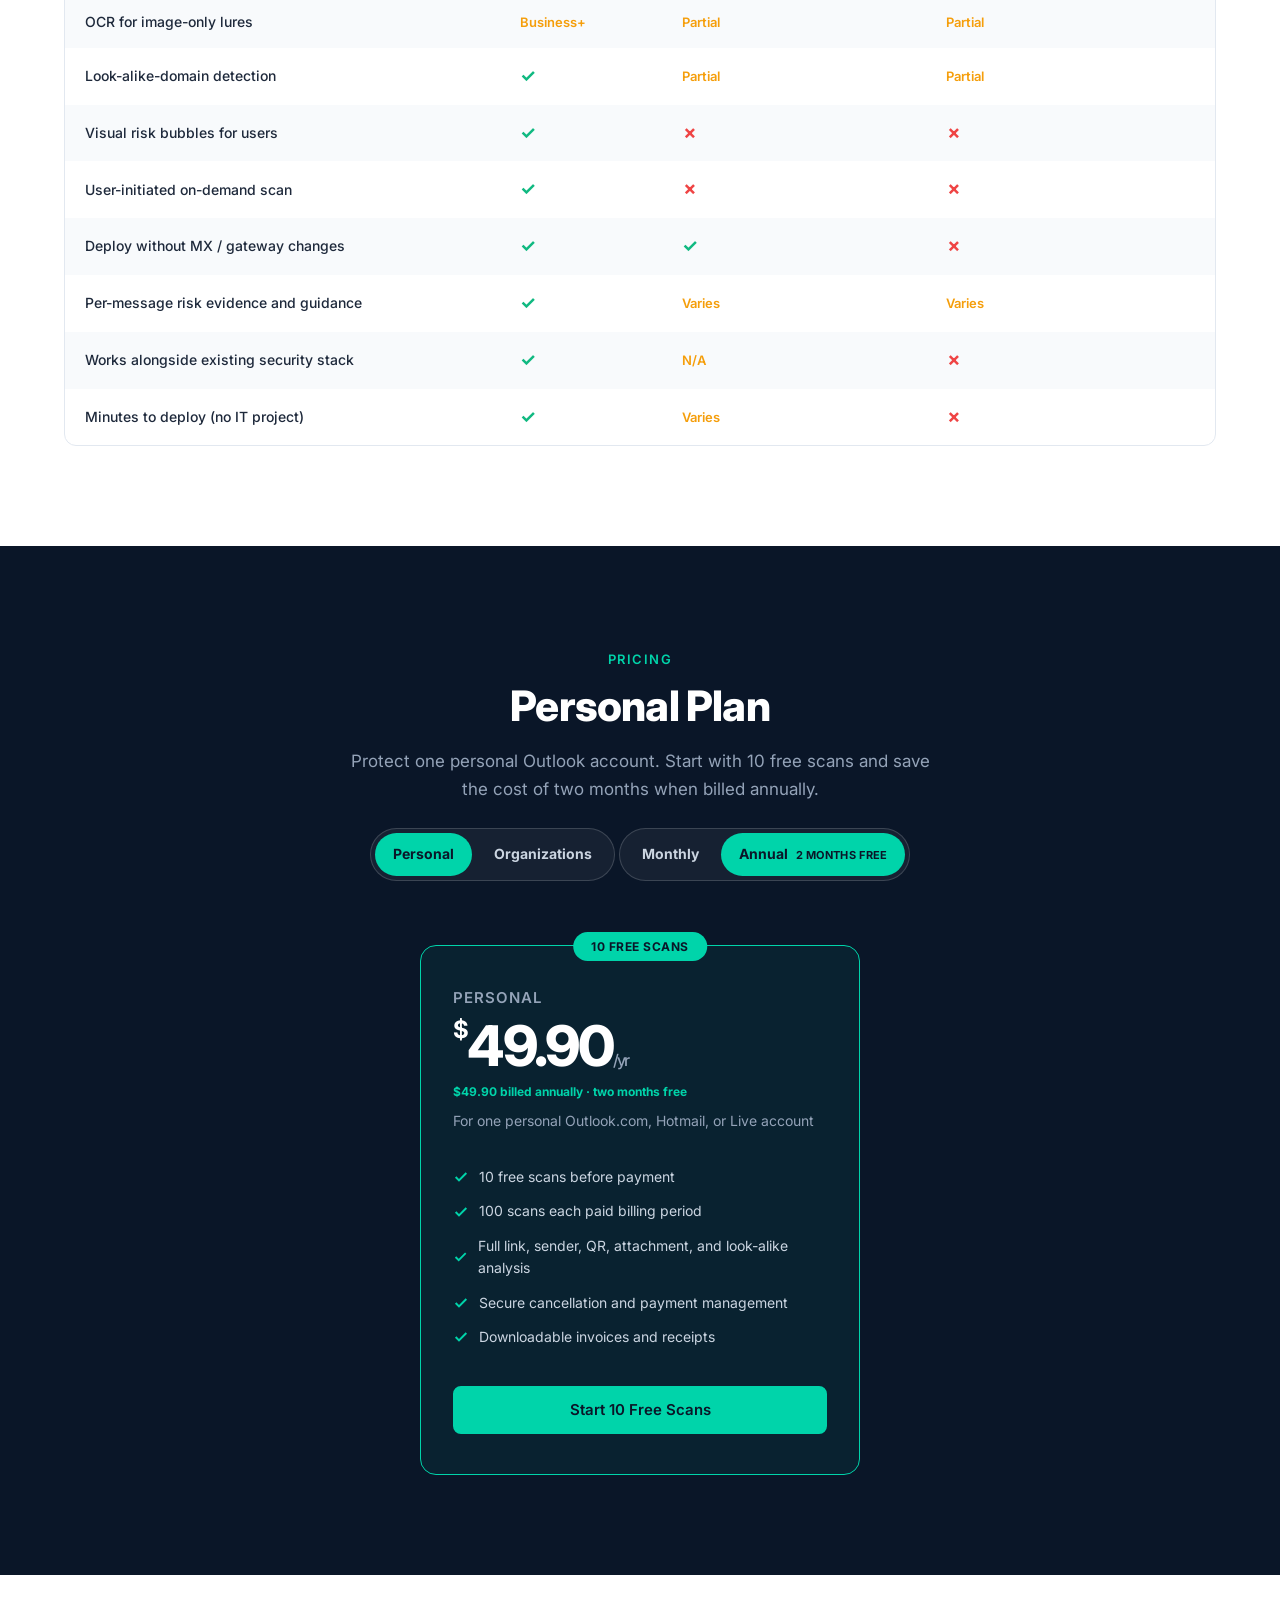
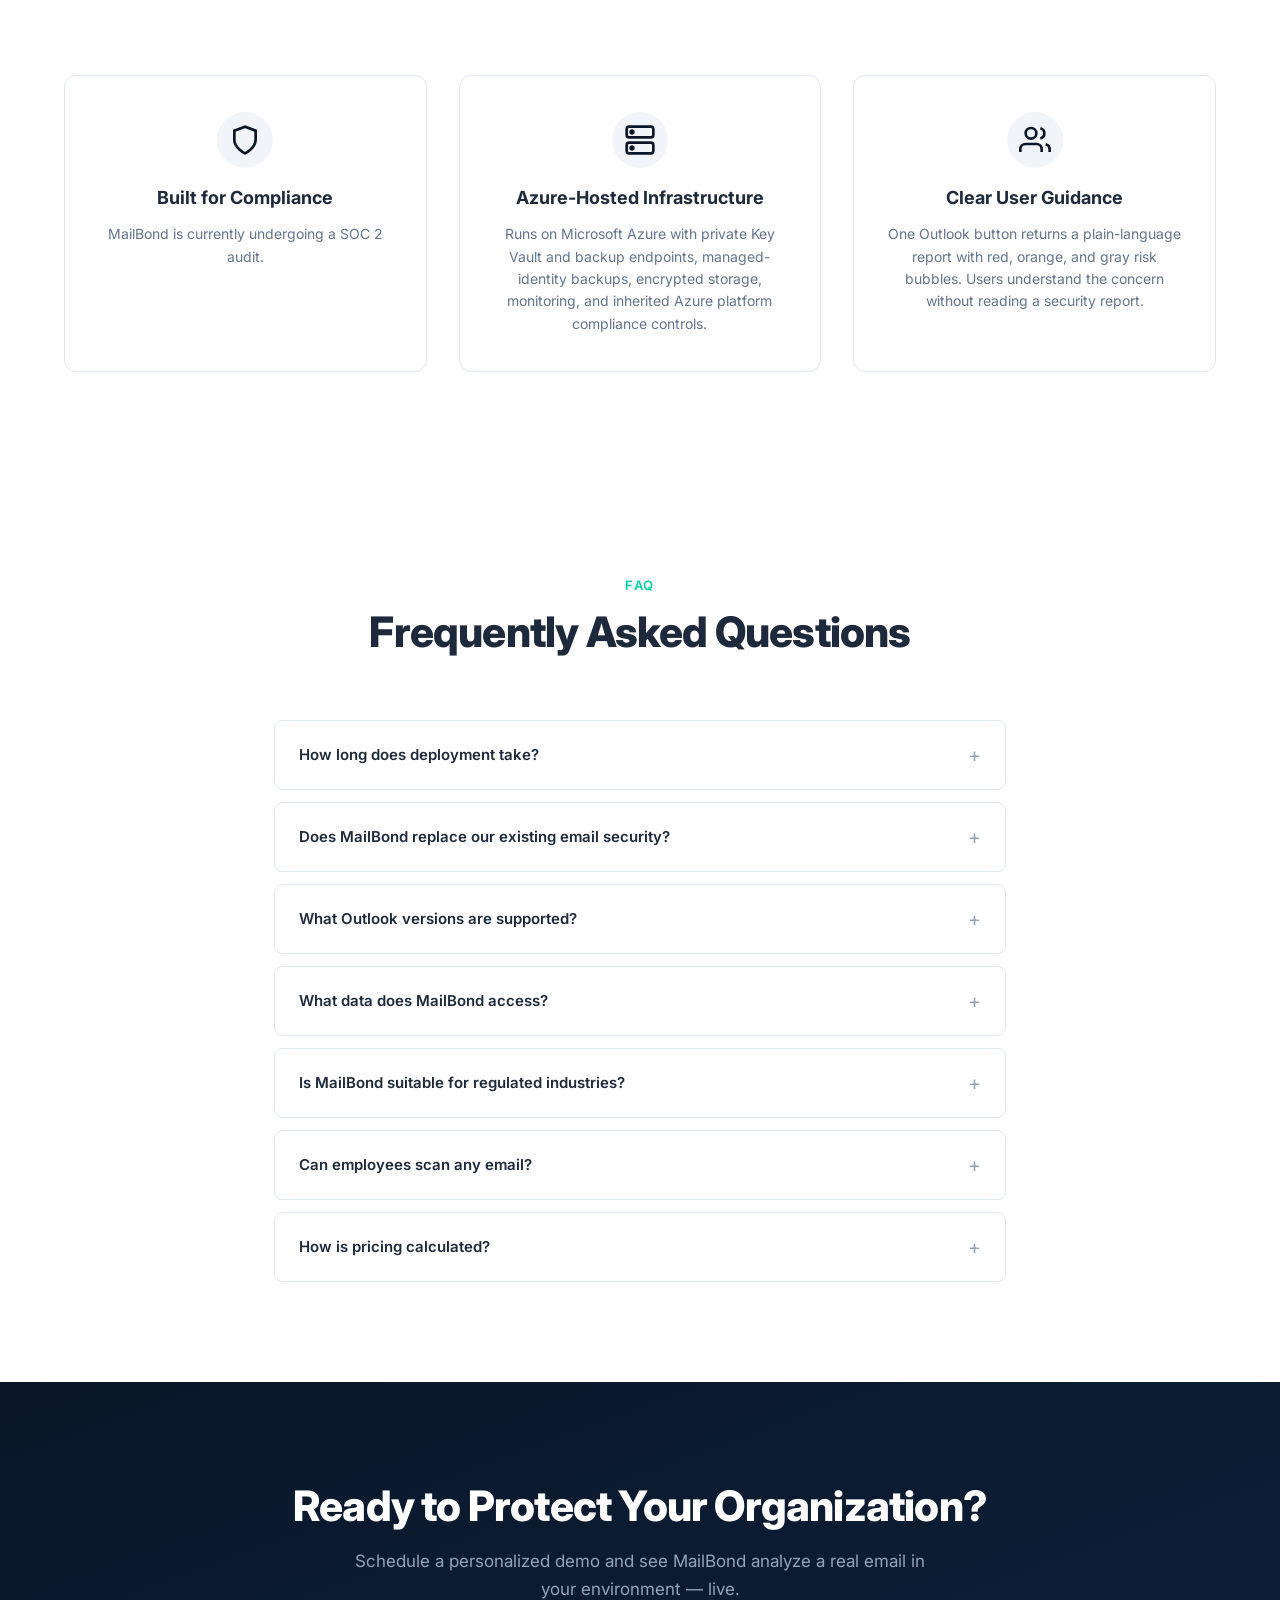
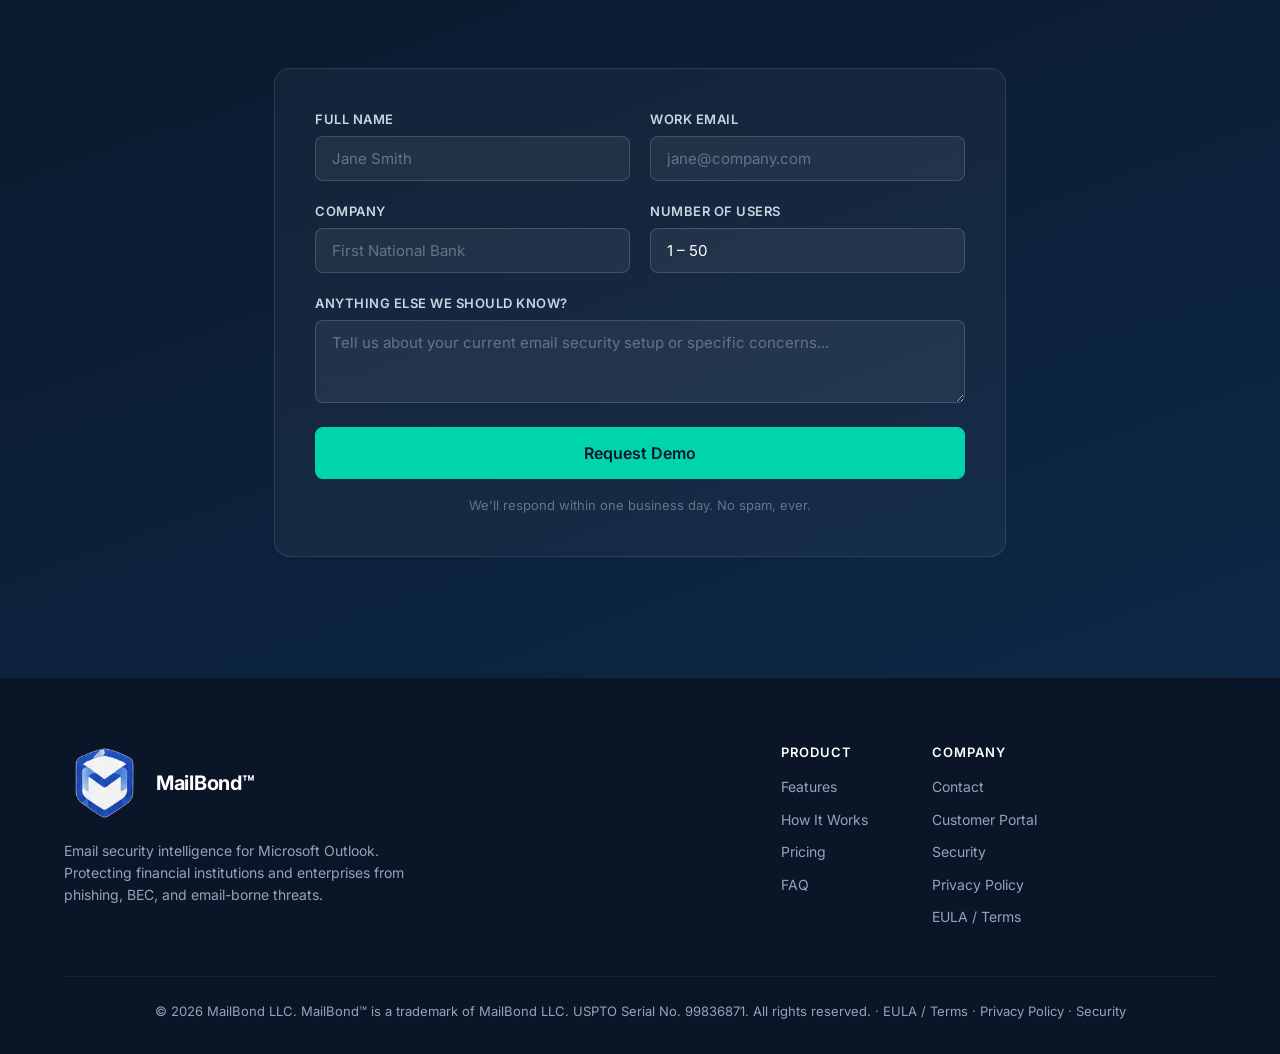
==== commit 694ddcac: "Publish personal subscription pricing Co-authored-by: Copilot <223556219+Copilot@users.noreply.githu" ====
--- a/index.html
+++ b/index.html
@@ -388,8 +388,12 @@
     <div class="container">
       <div class="section-header">
         <span class="section-tag tag-light">Pricing</span>
-        <h2>Organization Plans</h2>
-        <p class="section-sub">Simple per-user pricing with a five-user minimum. Save the cost of two months when billed annually.</p>
+        <h2 id="pricing-heading">Personal Plan</h2>
+        <p class="section-sub" id="pricing-subtitle">Protect one personal Outlook account. Start with 10 free scans and save the cost of two months when billed annually.</p>
+        <div class="billing-toggle" role="group" aria-label="Account type">
+          <button class="billing-toggle-option active" type="button" data-pricing-audience="personal" aria-pressed="true">Personal</button>
+          <button class="billing-toggle-option" type="button" data-pricing-audience="organization" aria-pressed="false">Organizations</button>
+        </div>
         <div class="billing-toggle" role="group" aria-label="Billing frequency">
           <button class="billing-toggle-option" type="button" data-billing-period="monthly" aria-pressed="false">Monthly</button>
           <button class="billing-toggle-option active" type="button" data-billing-period="annual" aria-pressed="true">
@@ -397,7 +401,26 @@
           </button>
         </div>
       </div>
-      <div class="pricing-grid">
+      <div class="pricing-grid pricing-grid-personal" data-pricing-panel="personal">
+        <div class="pricing-card pricing-card-featured">
+          <div class="pricing-badge">10 free scans</div>
+          <div class="pricing-tier">Personal</div>
+          <div class="pricing-price">
+            <span class="pricing-currency">$</span><span class="pricing-amount" data-monthly="4.99" data-annual="49.90">49.90</span><span class="pricing-period" data-monthly="/mo" data-annual="/yr">/yr</span>
+          </div>
+          <div class="pricing-billing-note" data-monthly="$4.99 billed monthly" data-annual="$49.90 billed annually · two months free">$49.90 billed annually · two months free</div>
+          <div class="pricing-desc">For one personal Outlook.com, Hotmail, or Live account</div>
+          <ul class="pricing-features">
+            <li><svg width="16" height="16" viewBox="0 0 24 24" fill="none" stroke="#00d4aa" stroke-width="3"><polyline points="20 6 9 17 4 12"/></svg> 10 free scans before payment</li>
+            <li><svg width="16" height="16" viewBox="0 0 24 24" fill="none" stroke="#00d4aa" stroke-width="3"><polyline points="20 6 9 17 4 12"/></svg> 100 scans each paid billing period</li>
+            <li><svg width="16" height="16" viewBox="0 0 24 24" fill="none" stroke="#00d4aa" stroke-width="3"><polyline points="20 6 9 17 4 12"/></svg> Full link, sender, QR, attachment, and look-alike analysis</li>
+            <li><svg width="16" height="16" viewBox="0 0 24 24" fill="none" stroke="#00d4aa" stroke-width="3"><polyline points="20 6 9 17 4 12"/></svg> Secure cancellation and payment management</li>
+            <li><svg width="16" height="16" viewBox="0 0 24 24" fill="none" stroke="#00d4aa" stroke-width="3"><polyline points="20 6 9 17 4 12"/></svg> Downloadable invoices and receipts</li>
+          </ul>
+          <a href="https://dashboard.mailbond.us/dashboard/personal?billing=year" class="btn btn-primary btn-block pricing-personal-link">Start 10 Free Scans</a>
+        </div>
+      </div>
+      <div class="pricing-grid" data-pricing-panel="organization" hidden>
         <div class="pricing-card">
           <div class="pricing-tier">Starter</div>
           <div class="pricing-price">
@@ -514,7 +537,7 @@
         </details>
         <details class="faq-item">
           <summary>How is pricing calculated?</summary>
-          <p>Organization pricing is per user with a five-user minimum. Choose monthly billing or save the cost of two months with annual billing. Volume discounts are available for organizations with 200+ users.</p>
+          <p>Personal pricing covers one Microsoft account with 100 scans per paid billing period. Organization pricing is per user with a five-user minimum. Both offer monthly billing or two months free with annual billing. Volume discounts are available for organizations with 200+ users.</p>
         </details>
       </div>
     </div>
--- a/css/style.css
+++ b/css/style.css
@@ -302,7 +302,9 @@
 }
 .billing-toggle-option.active span { color: var(--navy); }
 .billing-toggle-option:focus-visible { outline: 3px solid rgba(0,212,170,.4); outline-offset: 2px; }
+[data-pricing-panel][hidden] { display: none; }
 .pricing-grid { display: grid; grid-template-columns: repeat(3, 1fr); gap: 28px; align-items: start; }
+.pricing-grid-personal { grid-template-columns: minmax(280px, 440px); justify-content: center; }
 .pricing-card {
   background: rgba(255,255,255,.04); border: 1px solid rgba(255,255,255,.1);
   border-radius: var(--radius-lg); padding: 40px 32px; position: relative;
